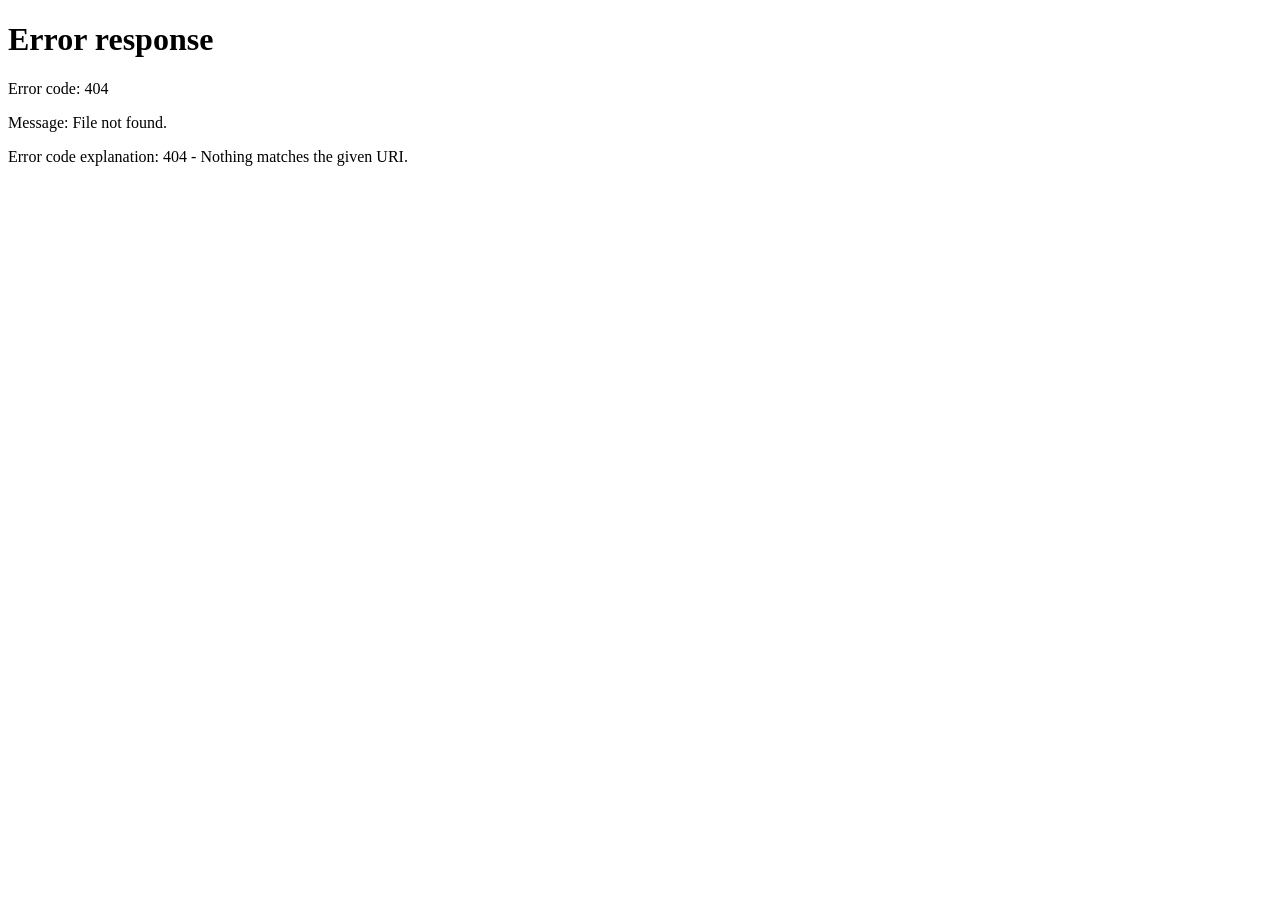
==== index.html @ 86730749 "changes" ====
<!DOCTYPE html>
<html lang="en">
<head>
  <meta charset="UTF-8" />
  <meta name="viewport" content="width=device-width, initial-scale=1.0" />
  <meta http-equiv="refresh" content="0; url=./glossary.html" />
  <link rel="canonical" href="./glossary.html" />
  <title>CPALexicon</title>
</head>
<body>
  <p>Redirecting to the glossary...</p>
  <script>
    window.location.replace('./glossary.html');
  </script>
</body>
</html>
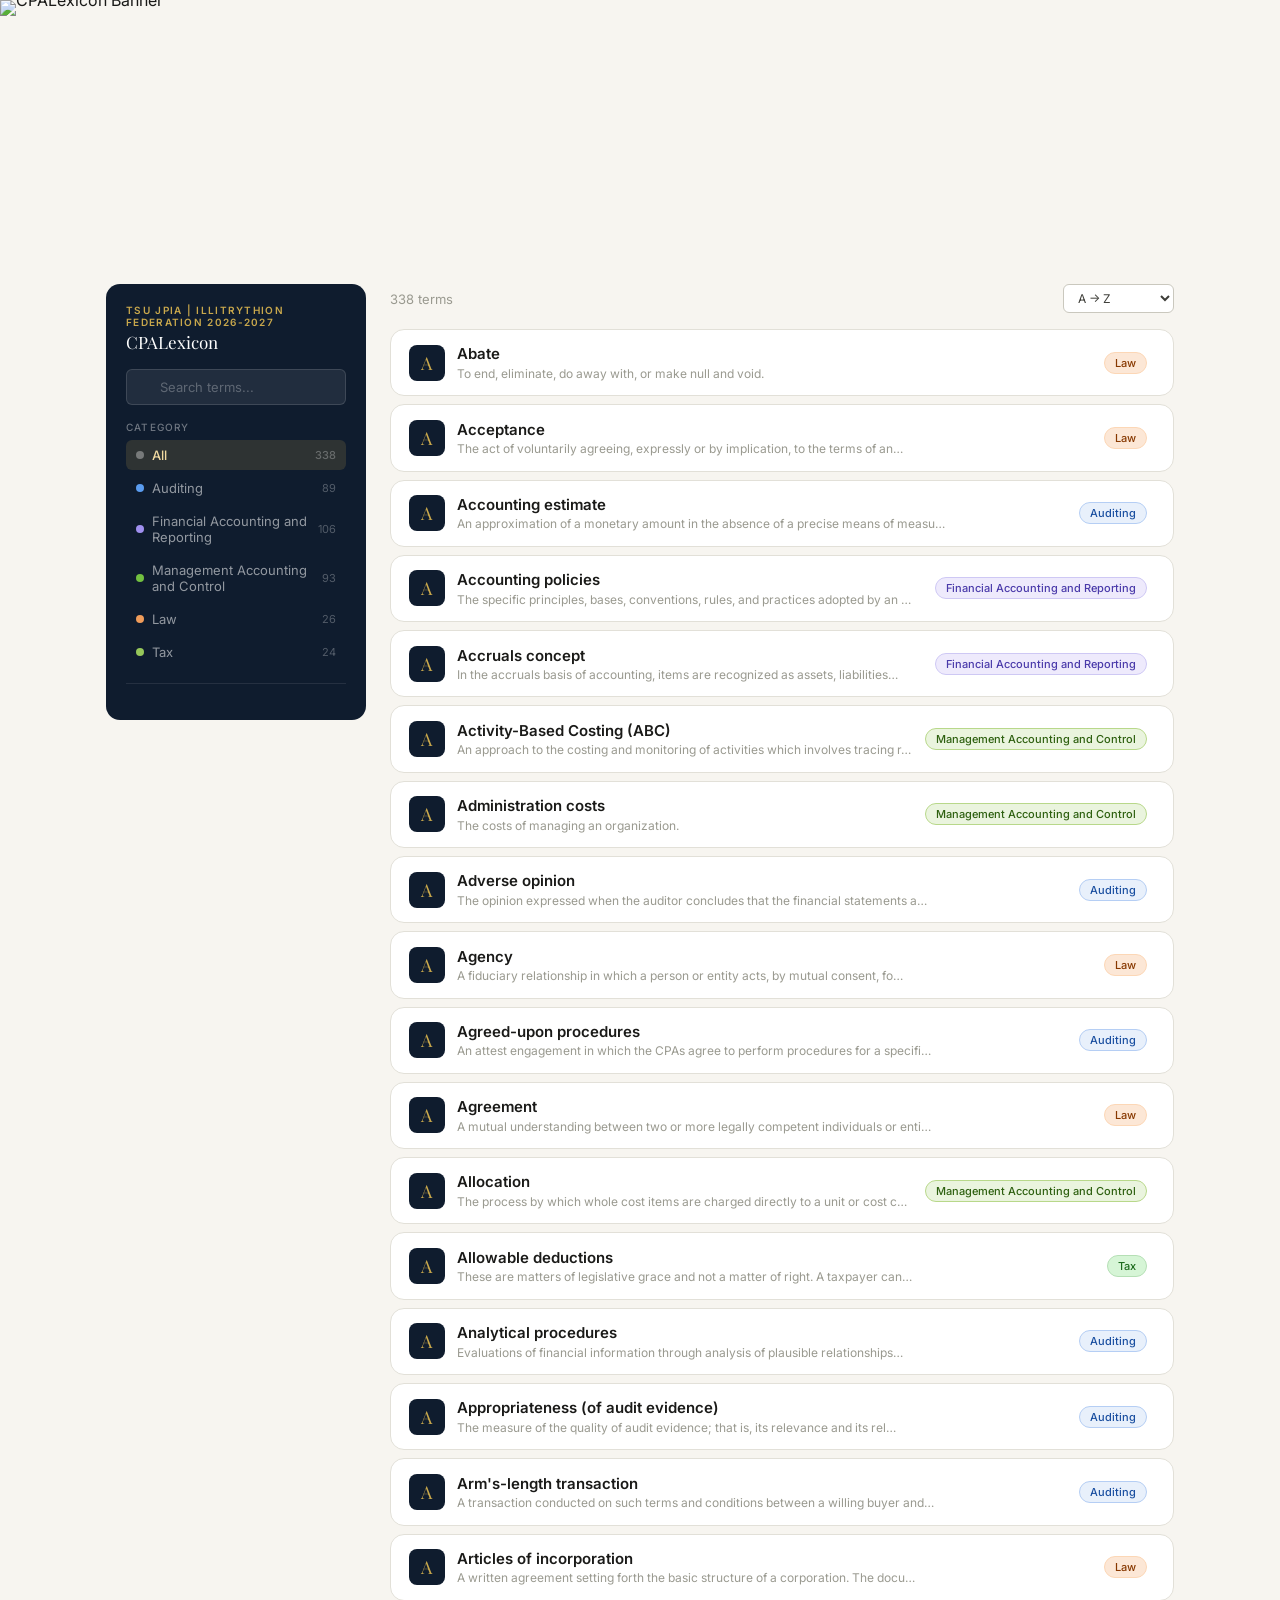
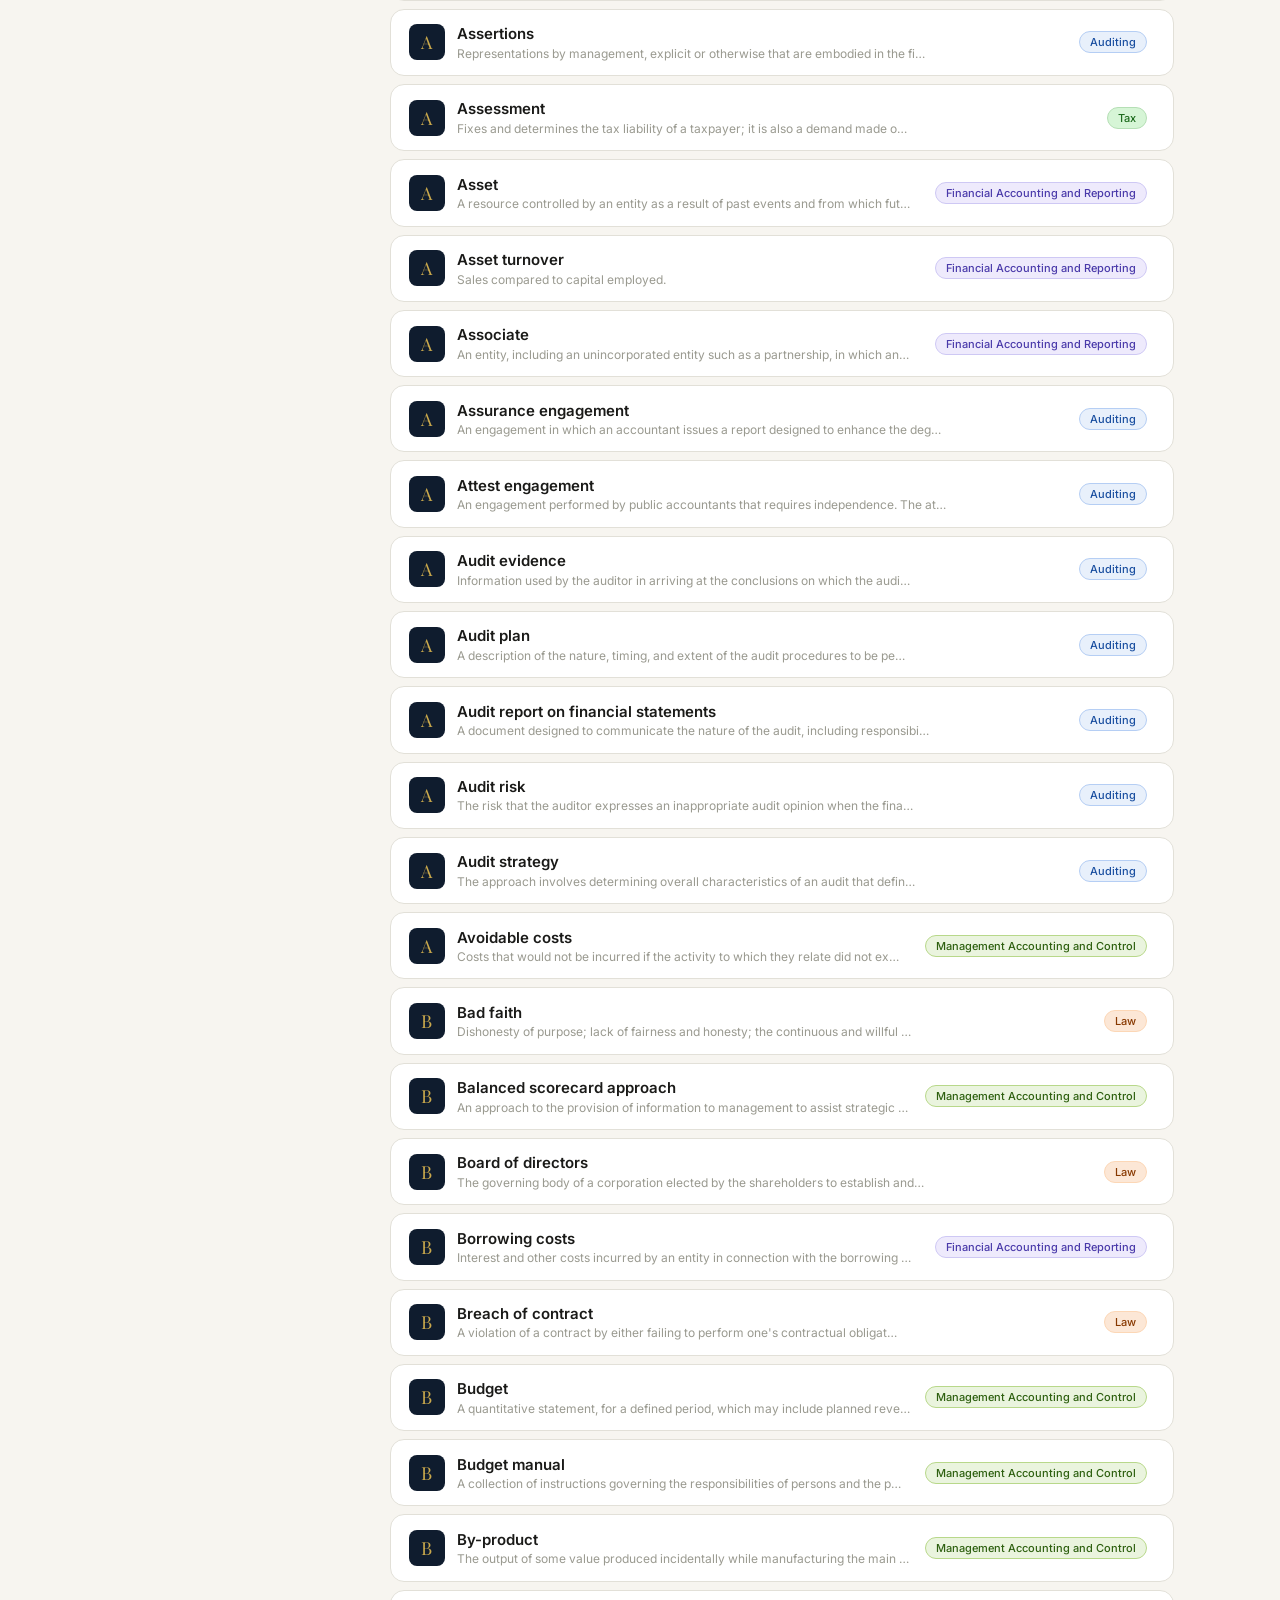
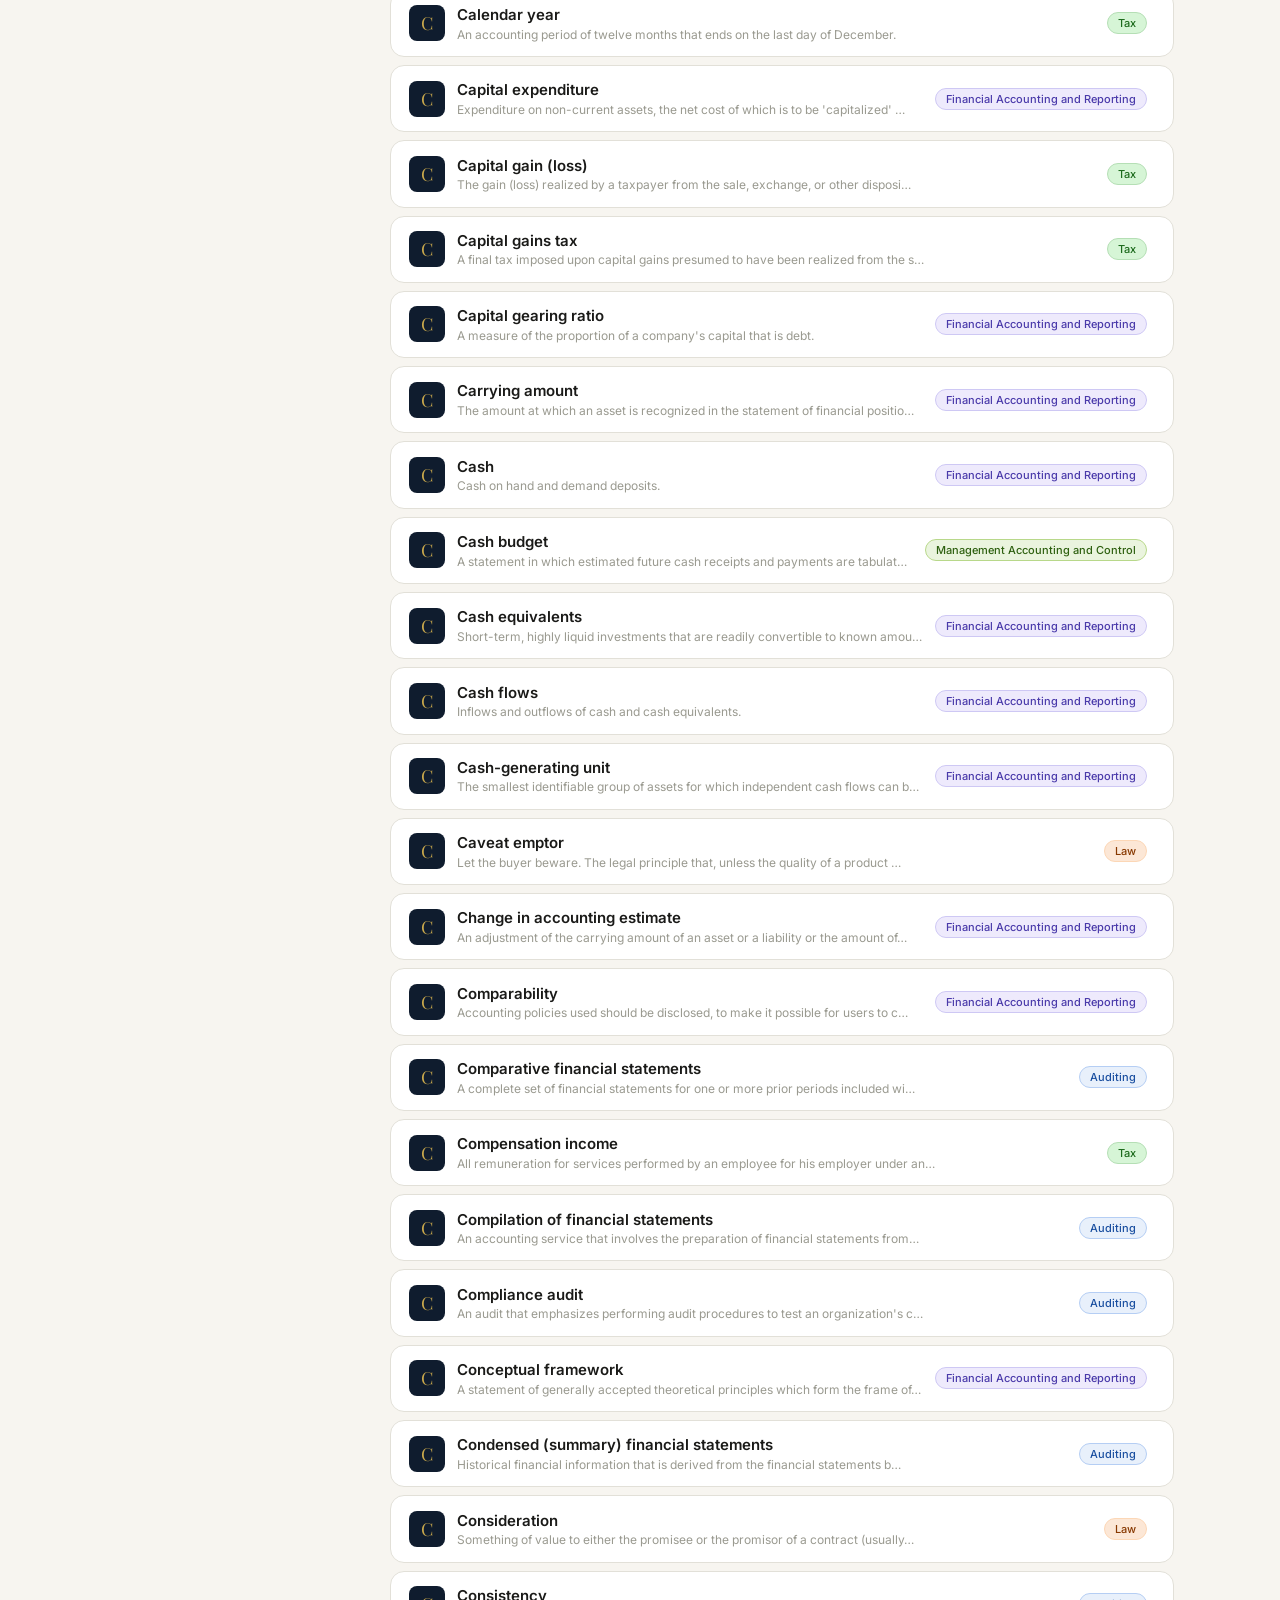
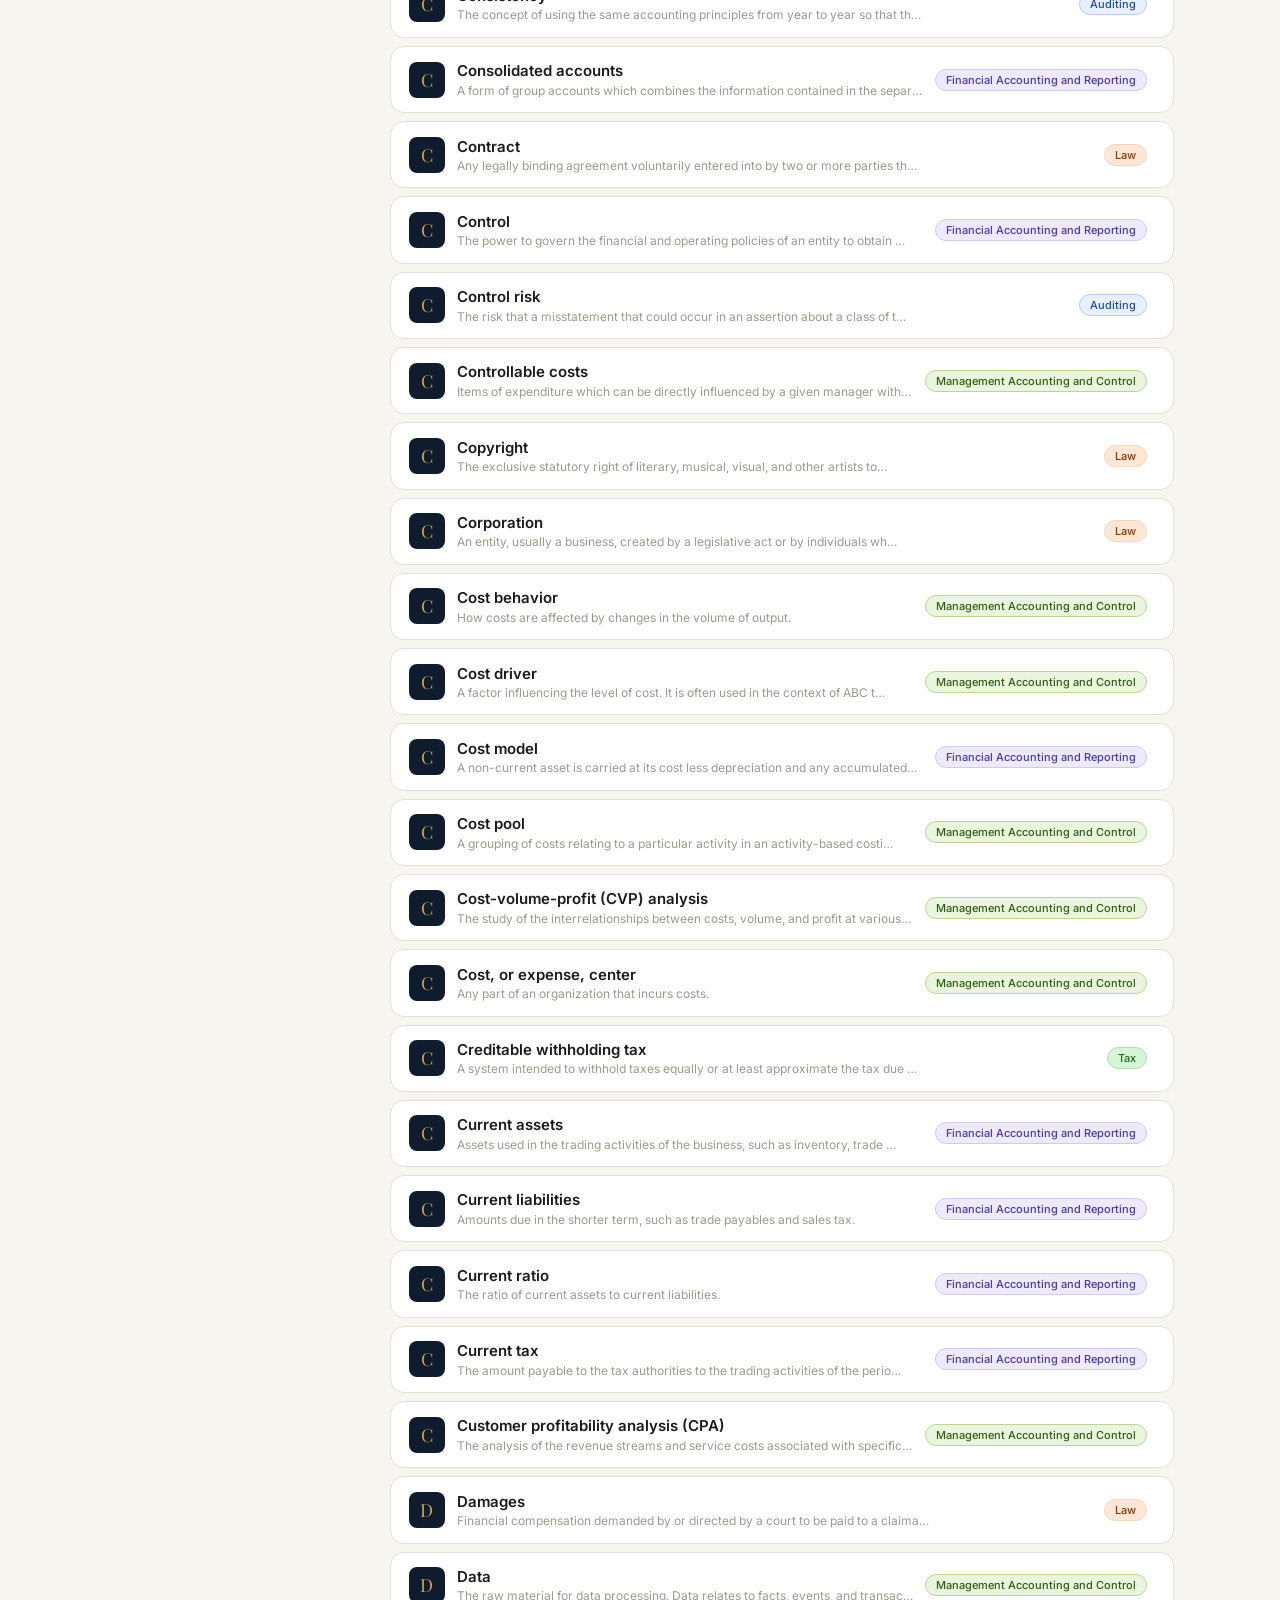
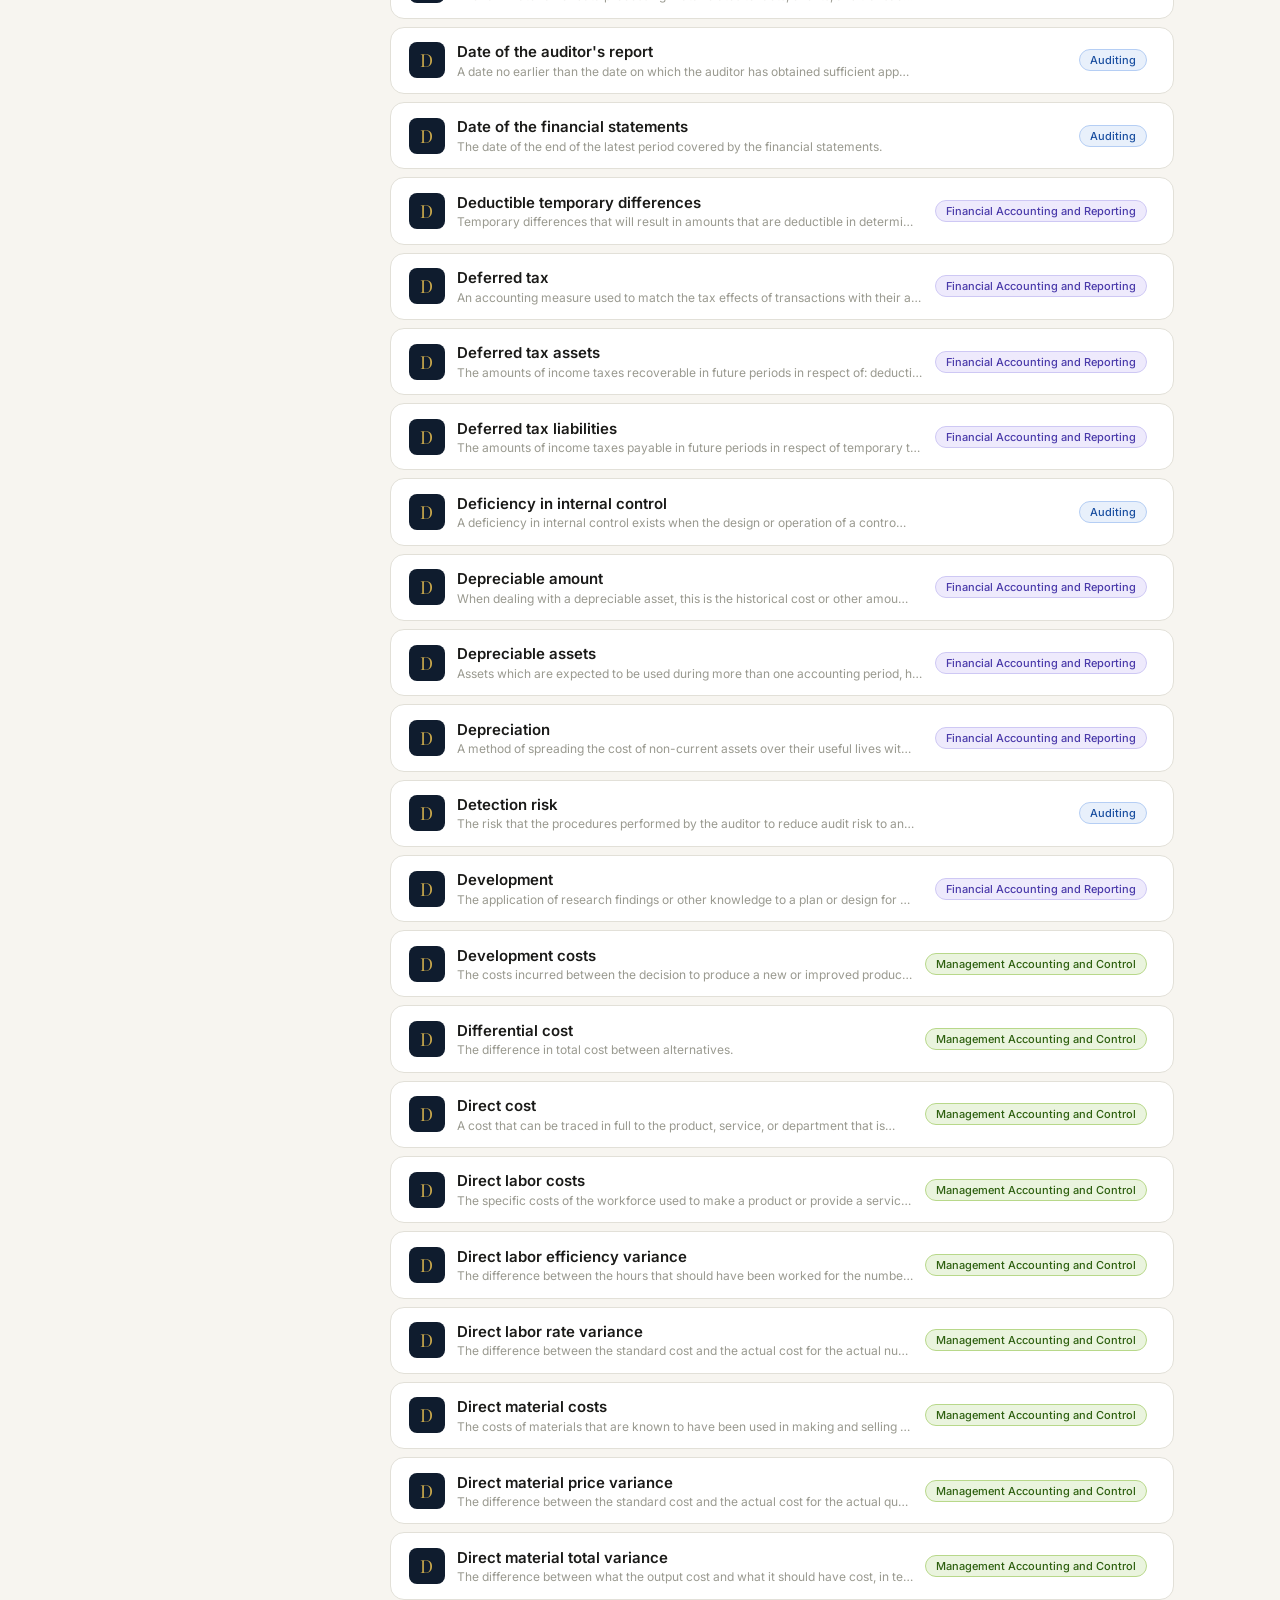
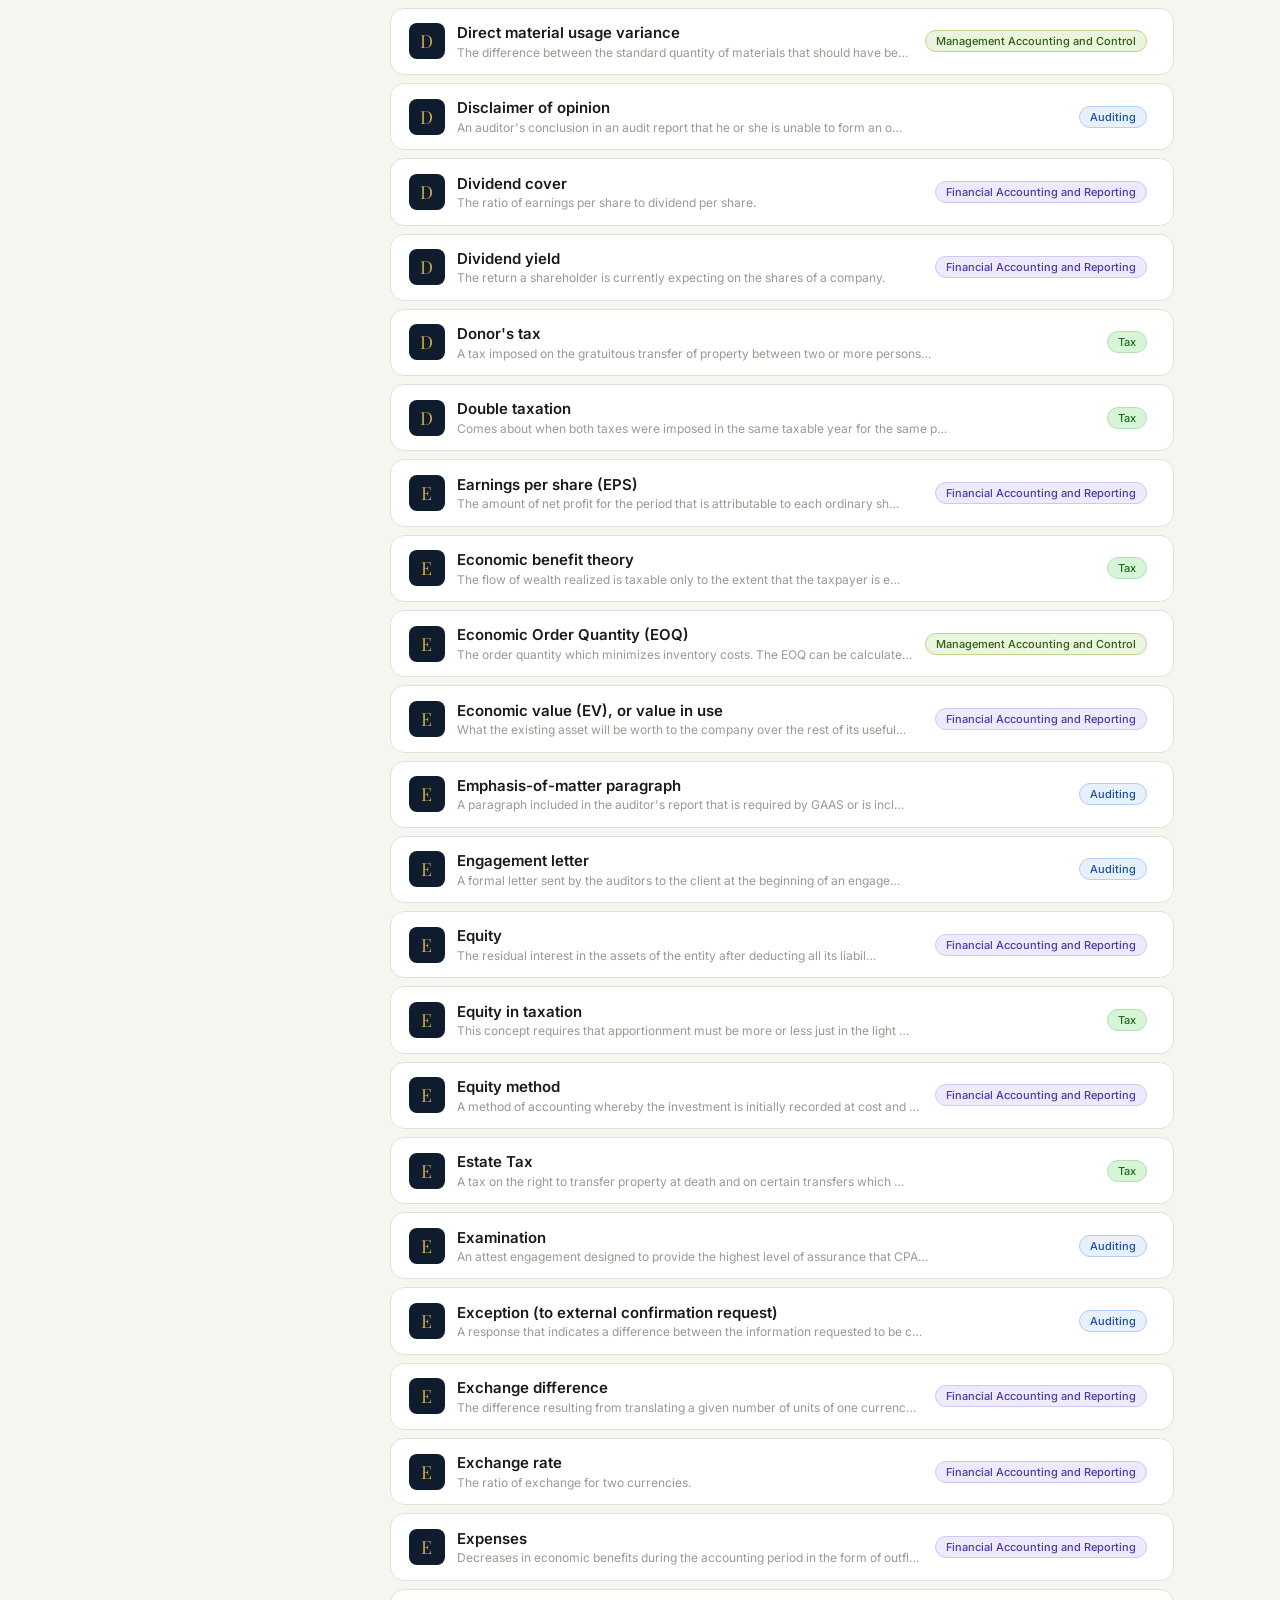
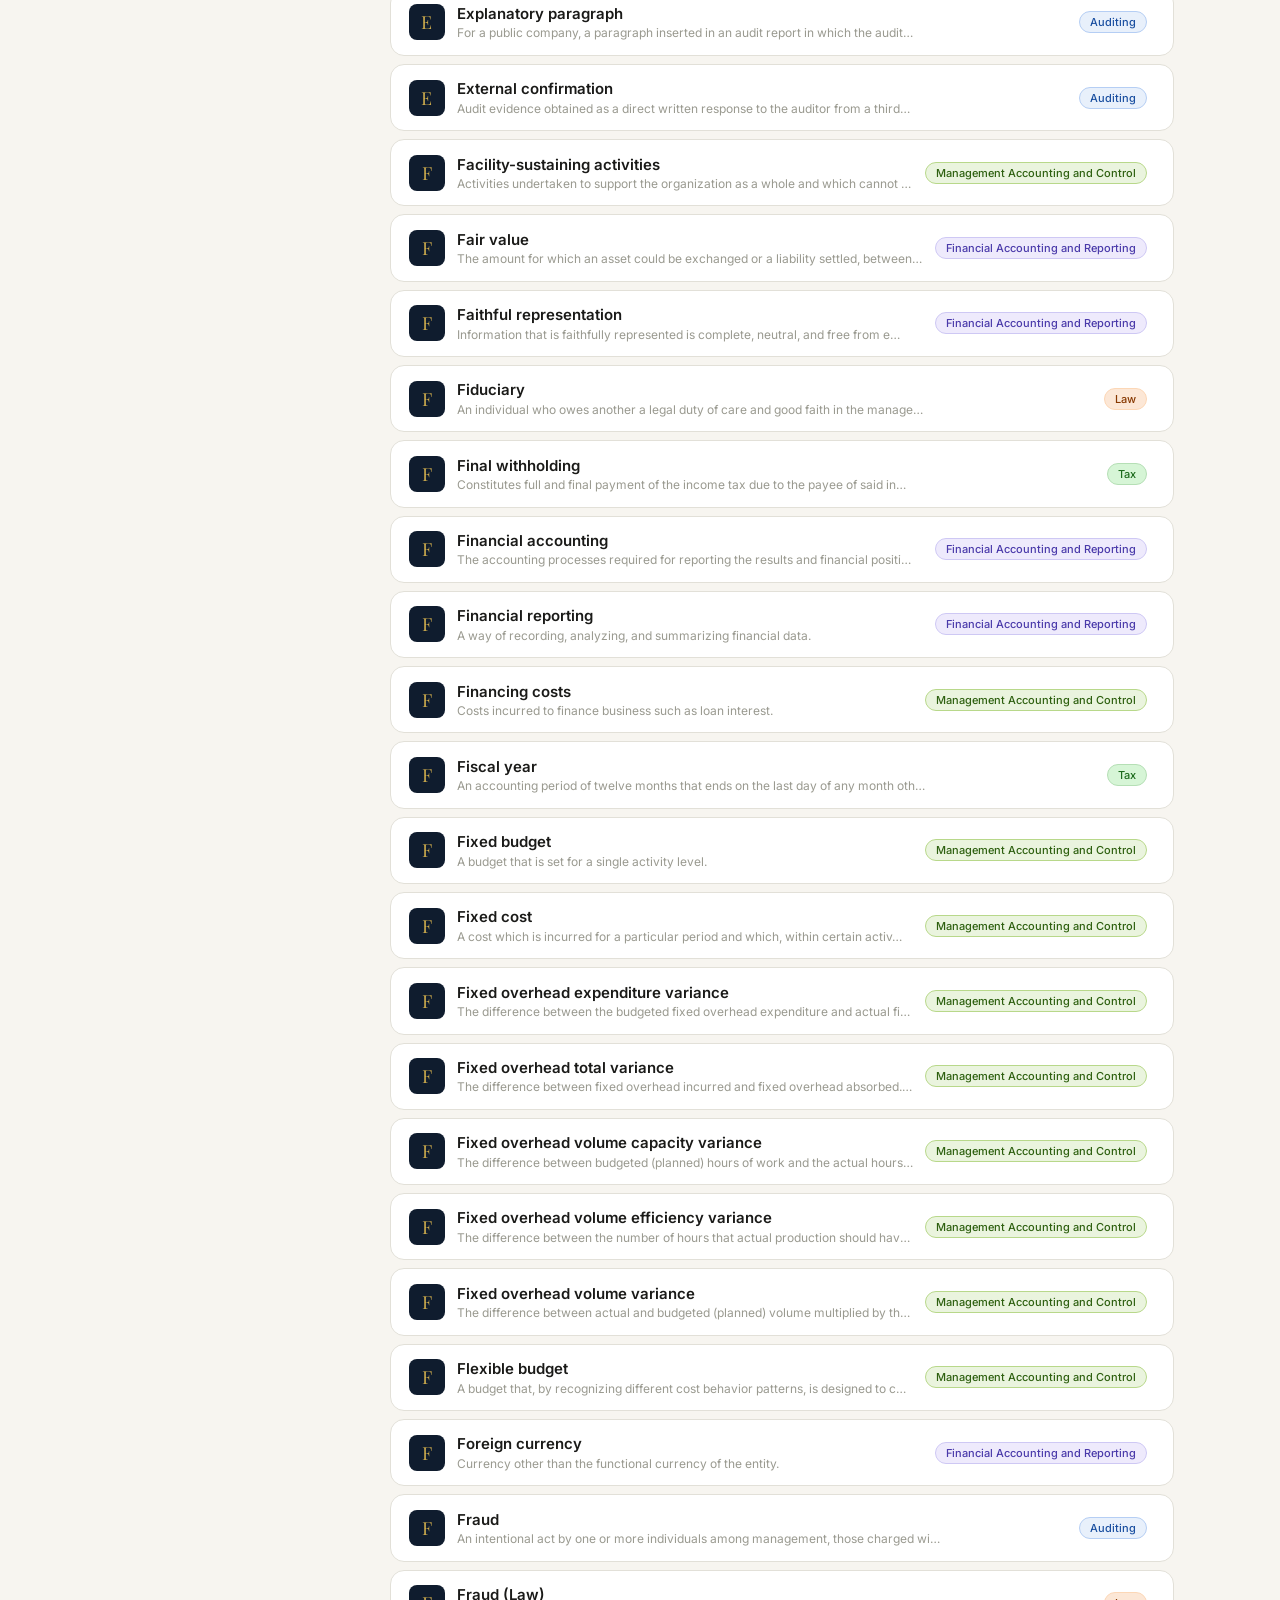
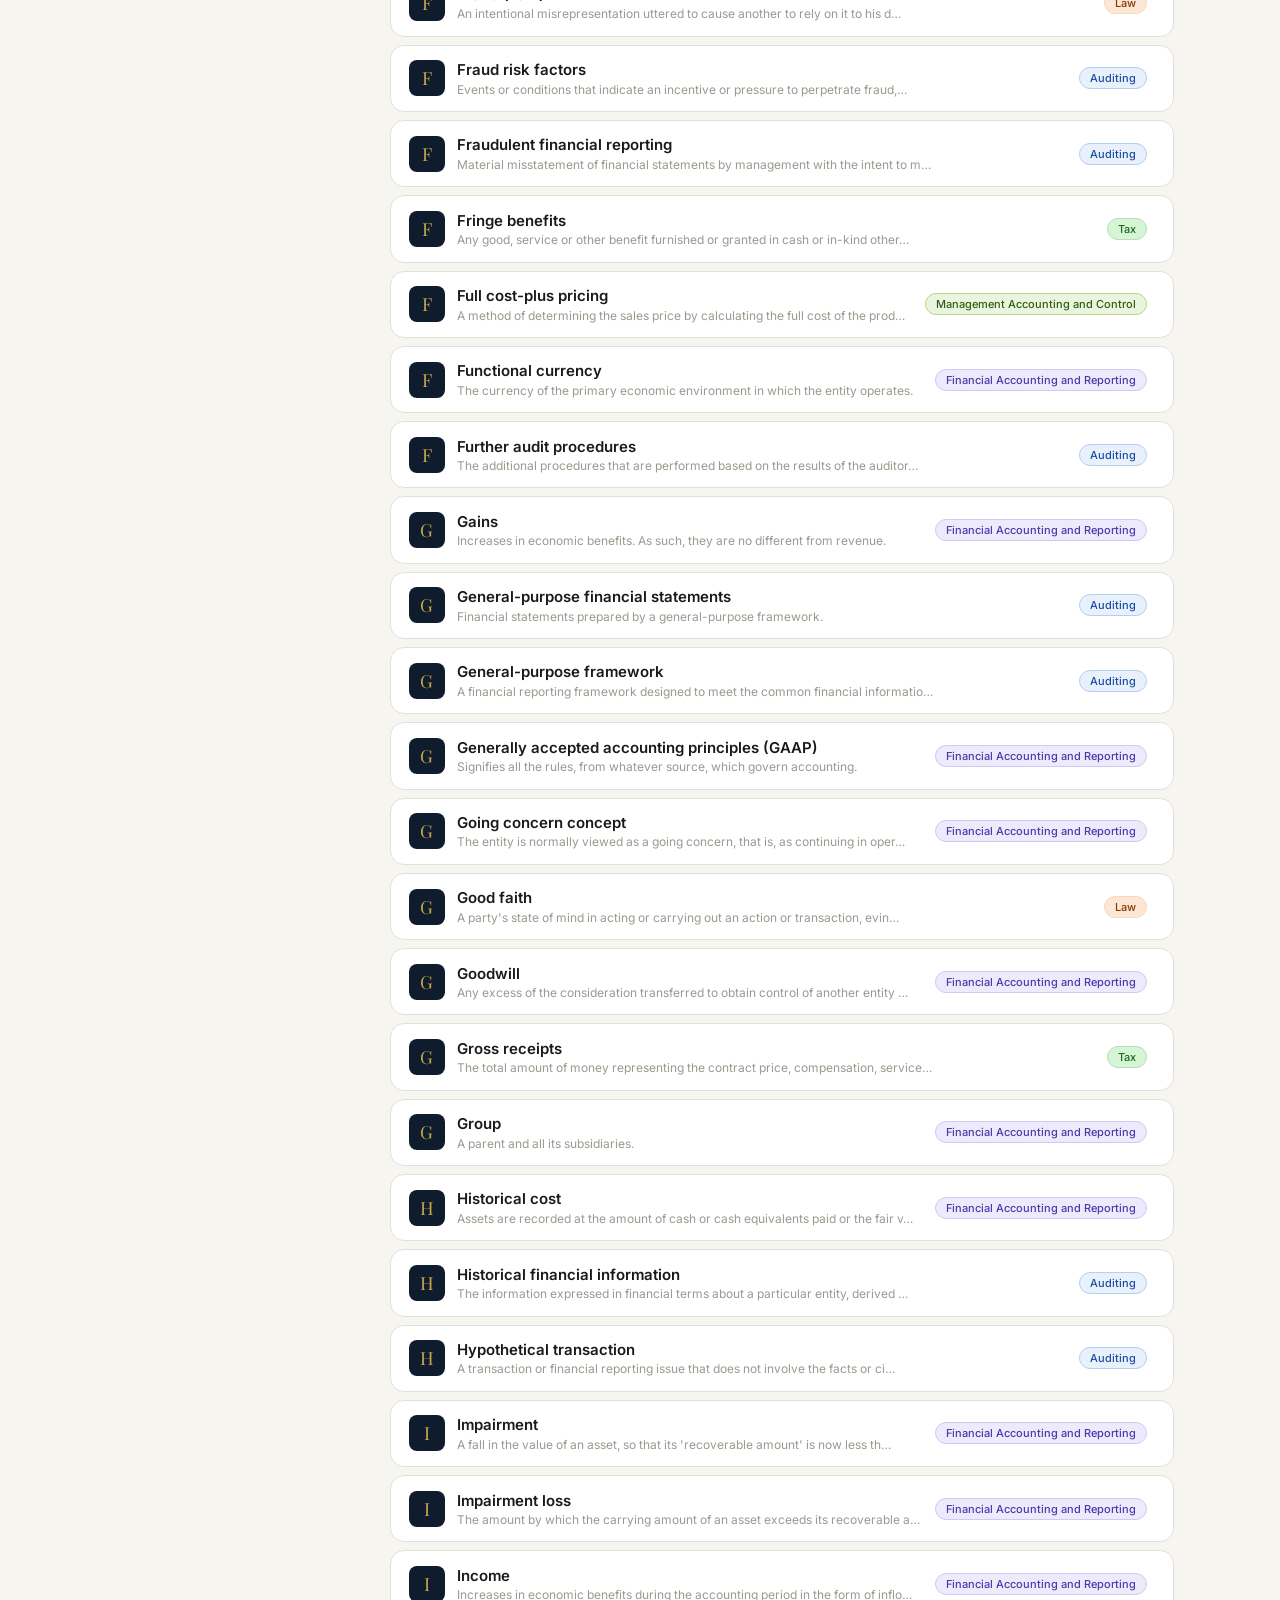
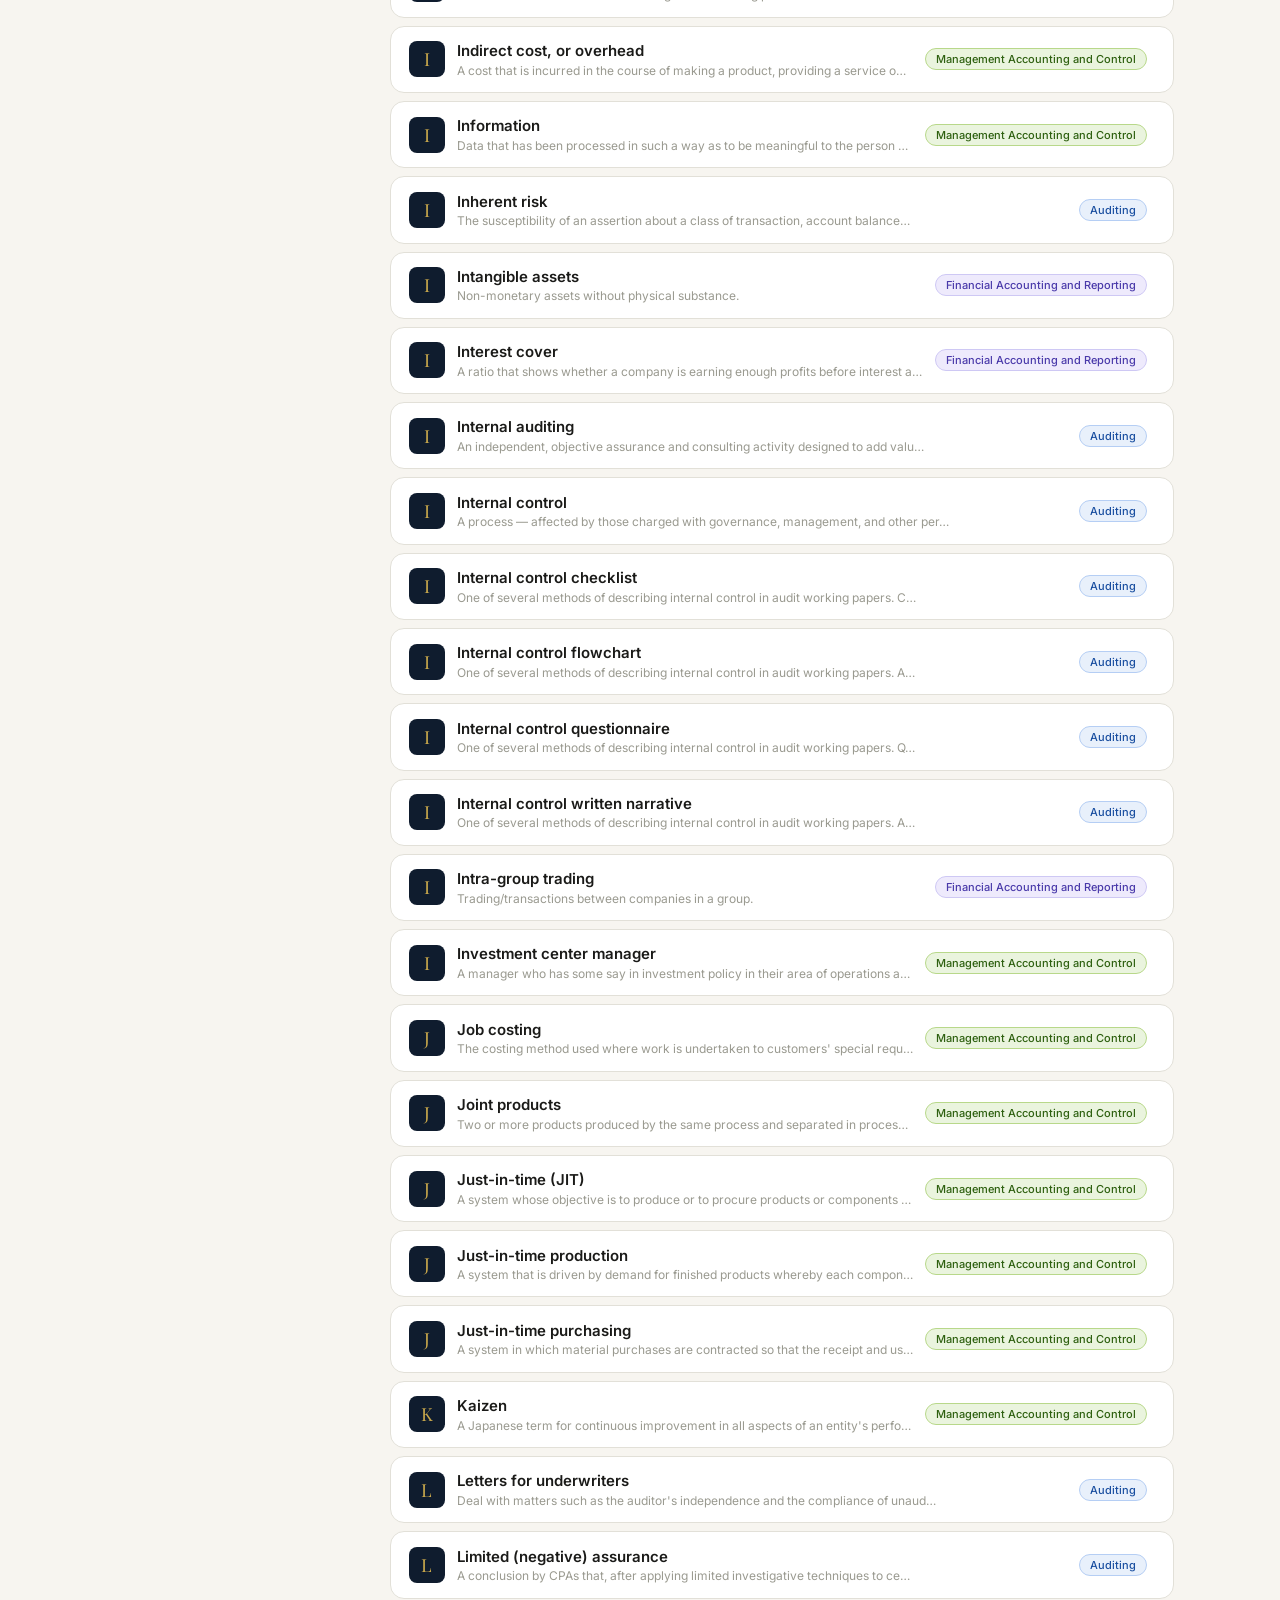
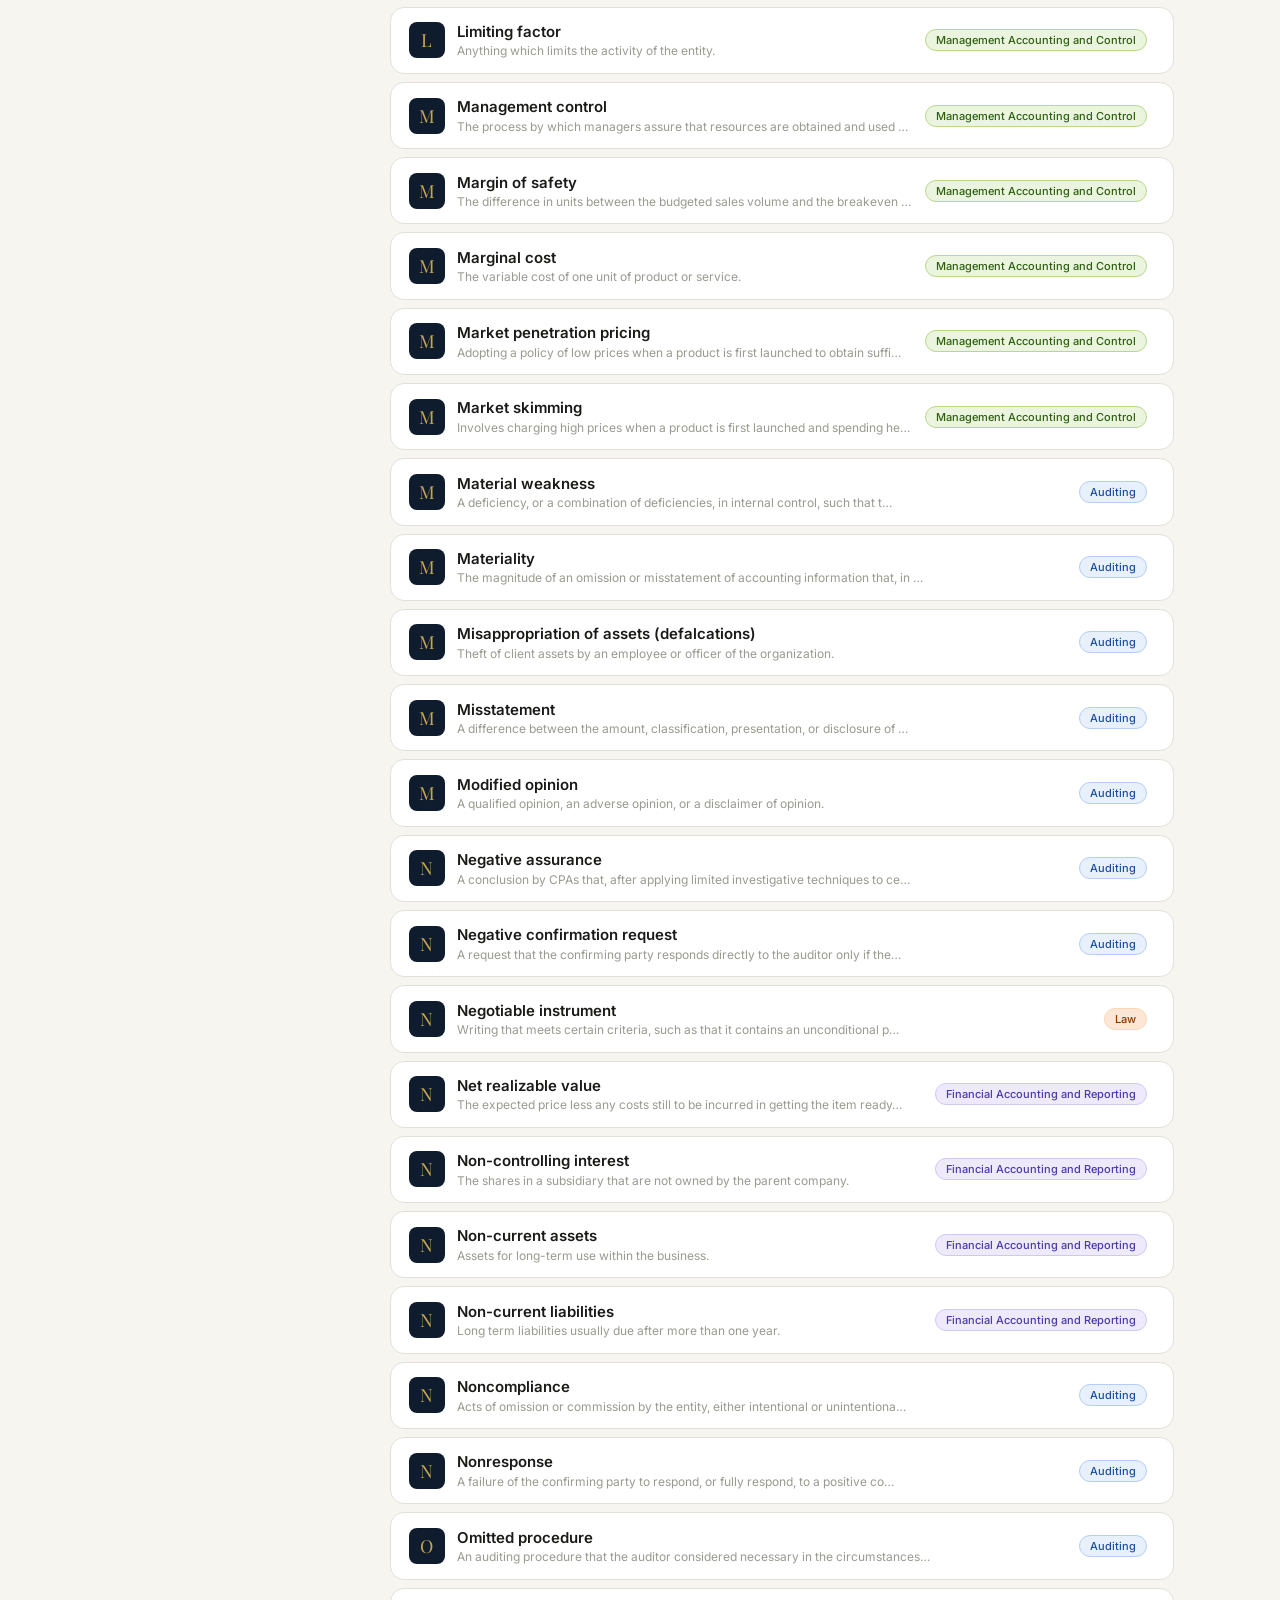
==== commit e595da31: "changes" ====
--- a/index.html
+++ b/index.html
@@ -3,14 +3,77 @@
 <head>
   <meta charset="UTF-8" />
   <meta name="viewport" content="width=device-width, initial-scale=1.0" />
-  <meta http-equiv="refresh" content="0; url=./glossary.html" />
-  <link rel="canonical" href="./glossary.html" />
   <title>CPALexicon</title>
+
+  <link rel="preconnect" href="https://fonts.googleapis.com" />
+  <link rel="preconnect" href="https://fonts.gstatic.com" crossorigin />
+
+  <link
+    href="https://fonts.googleapis.com/css2?family=Inter:wght@400;500;600&family=Playfair+Display:wght@700&display=swap"
+    rel="stylesheet"
+  />
+
+  <link
+    rel="stylesheet"
+    href="https://cdn.jsdelivr.net/npm/@tabler/icons-webfont@3.0.0/dist/tabler-icons.min.css"
+  />
+
+  <link rel="manifest" href="./manifest.json" />
+  <link rel="icon" href="./app-icon.jpg" />
+  <meta name="theme-color" content="#0f1c2e" />
+  <link rel="stylesheet" href="./style.css" />
 </head>
 <body>
-  <p>Redirecting to the glossary...</p>
+  <div class="banner">
+    <img src="./TSU_JPIA_ACADS.png" alt="CPALexicon Banner" />
+  </div>
+
+  <div class="mob-bar">
+    <div class="mob-sw">
+      <i class="ti ti-search" aria-hidden="true"></i>
+      <input type="text" id="mob-search" placeholder="Search terms..." autocomplete="off" />
+      <div class="suggestions" id="mob-search-suggestions" aria-live="polite"></div>
+    </div>
+    <button class="mob-filter-btn" onclick="openDrawer()">
+      <i class="ti ti-adjustments-horizontal" aria-hidden="true"></i> Filter
+    </button>
+  </div>
+
+  <div class="drawer-overlay" id="drawer-overlay" onclick="closeDrawer()"></div>
+  <div class="drawer" id="drawer">
+    <button class="drawer-close" onclick="closeDrawer()" aria-label="Close"><i class="ti ti-x"></i></button>
+    <div id="drawer-content"></div>
+  </div>
+
+  <div class="page">
+    <aside class="sidebar">
+      <div class="sidebar-card" id="sidebar-inner"></div>
+    </aside>
+    <main class="content">
+      <div class="content-toolbar">
+        <p class="stats-text" id="stats" aria-live="polite"></p>
+        <select class="sort-select" id="sort-select" onchange="render()">
+          <option value="az">A &rarr; Z</option>
+          <option value="za">Z &rarr; A</option>
+          <option value="cat">By category</option>
+        </select>
+      </div>
+      <div class="terms-list" id="terms-list" role="list"></div>
+    </main>
+  </div>
+
+  <footer>TSU JPIA |&nbsp; Illyrthion Federation Year 2026&ndash;2027</footer>
+
+  <script src="./terms-data.js"></script>
+  <script src="./terms.js"></script>
   <script>
-    window.location.replace('./glossary.html');
+    if ('serviceWorker' in navigator) {
+      window.addEventListener('load', function () {
+        navigator.serviceWorker.register('./service-worker.js').catch(function (err) {
+          console.warn('Service worker registration failed:', err);
+        });
+      });
+    }
   </script>
 </body>
 </html>
--- a/style.css
+++ b/style.css
@@ -0,0 +1,140 @@
+    *,*::before,*::after{box-sizing:border-box;margin:0;padding:0}
+    :root{
+      --navy:#0f1c2e;--navy-mid:#162438;--gold:#c9a84c;--gold-light:#f0d9a0;
+      --cream:#f7f5f0;--white:#ffffff;--ink:#1a1a18;--ink-mid:#3d3d38;
+      --ink-soft:#6b6b64;--ink-muted:#9a9a90;--border:#e2e0d8;--border-mid:#cac8be;
+      --finance-bg:#e8f0fb;--finance-text:#1a4fa0;--finance-bdr:#b5cef4;
+      --legal-bg:#eeeafc;--legal-text:#4a3aaa;--legal-bdr:#cec8f4;
+      --both-bg:#eaf4de;--both-text:#2e6010;--both-bdr:#b8d88a;
+      --font-d:'Playfair Display',Georgia,serif;--font-b:'Inter',system-ui,sans-serif;
+      --r:6px;--rl:14px;--tr:0.18s ease;
+    }
+    body{font-family:var(--font-b);background:var(--cream);color:var(--ink);min-height:100vh}
+
+    /* BANNER */
+.banner{
+    width:100%;
+    height:clamp(160px,25vw,260px);
+    overflow:hidden;
+    line-height:0;
+}
+
+.banner img{
+    width:100%;
+    height:100%;
+    display:block;
+    object-fit:cover;
+    object-position:center;
+}
+
+    /* PAGE */
+    .page{max-width:1100px;margin:0 auto;padding:1.5rem 1rem 3rem;display:grid;grid-template-columns:260px 1fr;gap:1.5rem;align-items:start}
+
+    /* SIDEBAR */
+    .sidebar{position:sticky;top:1rem}
+    .sidebar-card{background:var(--navy);border-radius:var(--rl);padding:1.25rem;color:#fff}
+    .org-tag{font-size:10px;letter-spacing:.13em;text-transform:uppercase;color:var(--gold);font-weight:600;margin-bottom:3px}
+    .sidebar-title{font-family:var(--font-d);font-size:17px;color:#fff;margin-bottom:1rem;line-height:1.3}
+    .sidebar-divider{border:none;border-top:1px solid rgba(255,255,255,.09);margin:1rem 0}
+    .section-label{font-size:10px;letter-spacing:.12em;text-transform:uppercase;color:rgba(255,255,255,.4);font-weight:500;margin-bottom:7px}
+
+    .search-wrap{position:relative;margin-bottom:1rem}
+    .search-wrap i{position:absolute;left:10px;top:50%;transform:translateY(-50%);color:rgba(255,255,255,.35);font-size:15px;pointer-events:none}
+    #search{width:100%;padding:9px 10px 9px 33px;font-size:13px;font-family:var(--font-b);background:rgba(255,255,255,.08);border:1px solid rgba(255,255,255,.13);border-radius:var(--r);color:#fff;outline:none;transition:border-color var(--tr)}
+    #search::placeholder{color:rgba(255,255,255,.28)}
+    #search:focus{border-color:var(--gold);background:rgba(255,255,255,.12)}
+    .suggestions{position:absolute;left:0;top:calc(100% + 8px);width:100%;max-width:100%;box-sizing:border-box;background:#fff;border:1px solid rgba(0,0,0,.12);border-radius:var(--r);box-shadow:0 14px 40px rgba(15,28,46,.12);z-index:10;display:none;max-height:220px;overflow:auto;padding:5px 0}
+    .suggestion-item{width:100%;border:none;background:transparent;padding:9px 12px;display:flex;justify-content:space-between;align-items:flex-start;gap:10px;cursor:pointer;color:var(--ink);font-family:var(--font-b);font-size:13px;text-align:left;transition:background .18s ease}
+    .suggestion-item strong{display:block;font-weight:700;line-height:1.2}
+    .suggestion-item span{font-size:11px;color:var(--ink-muted);white-space:nowrap}
+    .suggestion-item:hover,
+    .suggestion-item.active{background:rgba(15,28,46,.06)}
+
+    .filter-btns{display:flex;flex-direction:column;gap:3px;margin-bottom:1rem}
+    .filter-btn{display:flex;align-items:center;gap:8px;padding:7px 10px;border-radius:var(--r);border:none;background:transparent;color:rgba(255,255,255,.55);font-size:13px;font-family:var(--font-b);cursor:pointer;transition:background var(--tr),color var(--tr);text-align:left}
+    .filter-btn:hover{background:rgba(255,255,255,.07);color:#fff}
+    .filter-btn.active{background:rgba(201,168,76,.17);color:var(--gold-light);font-weight:500}
+    .dot{width:8px;height:8px;border-radius:50%;flex-shrink:0}
+    .dot-all{background:rgba(255,255,255,.35)}
+    .dot-auditing{background:#5a9cf0}
+    .dot-far{background:#a090f0}
+    .dot-mac{background:#72c040}
+    .dot-law{background:#f09c5a}
+    .dot-tax{background:#96c75a}
+    .fcount{margin-left:auto;font-size:11px;color:rgba(255,255,255,.28)}
+
+    .add-label{font-size:10px;letter-spacing:.12em;text-transform:uppercase;color:var(--gold);font-weight:600;margin-bottom:.75rem}
+    .ff{margin-bottom:9px}
+    .ff label{display:block;font-size:11px;color:rgba(255,255,255,.4);margin-bottom:3px}
+    .ff input,.ff textarea,.ff select{width:100%;padding:8px 10px;font-size:13px;font-family:var(--font-b);background:rgba(255,255,255,.08);border:1px solid rgba(255,255,255,.12);border-radius:var(--r);color:#fff;outline:none;resize:vertical;transition:border-color var(--tr)}
+    .ff input::placeholder,.ff textarea::placeholder{color:rgba(255,255,255,.22)}
+    .ff input:focus,.ff textarea:focus,.ff select:focus{border-color:var(--gold)}
+    .ff select option{background:var(--navy-mid)}
+    .btn-add{width:100%;padding:9px;border-radius:var(--r);border:none;background:var(--gold);color:var(--navy);font-size:13px;font-weight:600;font-family:var(--font-b);cursor:pointer;margin-top:2px;transition:background var(--tr),transform var(--tr)}
+    .btn-add:hover{background:var(--gold-light)}.btn-add:active{transform:scale(.98)}
+    .toast{display:none;margin-top:8px;padding:7px 10px;border-radius:var(--r);background:rgba(114,192,64,.14);border:1px solid rgba(114,192,64,.28);color:#a0e060;font-size:12px;text-align:center}
+    .toast.show{display:block}
+
+    /* CONTENT */
+    .content{min-width:0}
+    .content-toolbar{display:flex;align-items:center;justify-content:space-between;gap:10px;margin-bottom:1rem;flex-wrap:wrap}
+    .stats-text{font-size:13px;color:var(--ink-muted)}
+    .sort-select{font-size:12px;font-family:var(--font-b);padding:5px 10px;border:1px solid var(--border-mid);border-radius:var(--r);background:var(--white);color:var(--ink-mid);cursor:pointer;outline:none}
+
+    .terms-list{display:flex;flex-direction:column;gap:8px}
+    .term-card{background:var(--white);border:1px solid var(--border);border-radius:var(--rl);overflow:hidden;transition:border-color var(--tr),box-shadow var(--tr)}
+    .term-card:hover{border-color:var(--border-mid);box-shadow:0 2px 12px rgba(15,28,46,.06)}
+    .term-card.expanded{border-color:#b5cef4;box-shadow:0 2px 16px rgba(26,79,160,.08)}
+    .term-header{display:flex;align-items:center;gap:12px;padding:.9rem 1.1rem;cursor:pointer;user-select:none}
+    .term-initial{width:36px;height:36px;border-radius:8px;background:var(--navy);color:var(--gold);font-family:var(--font-d);font-size:18px;display:flex;align-items:center;justify-content:center;flex-shrink:0;line-height:1}
+    .term-info{flex:1;min-width:0}
+    .term-name{font-size:15px;font-weight:600;color:var(--ink);line-height:1.3}
+    .term-snippet{font-size:12px;color:var(--ink-muted);margin-top:2px;white-space:nowrap;overflow:hidden;text-overflow:ellipsis}
+    .term-right{display:flex;align-items:center;gap:8px;flex-shrink:0}
+    .badge{font-size:11px;font-weight:500;padding:3px 10px;border-radius:20px;border:1px solid transparent}
+    .badge-auditing{background:var(--finance-bg);color:var(--finance-text);border-color:var(--finance-bdr)}
+    .badge-financial-accounting-and-reporting{background:var(--legal-bg);color:var(--legal-text);border-color:var(--legal-bdr)}
+    .badge-management-accounting-and-control{background:var(--both-bg);color:var(--both-text);border-color:var(--both-bdr)}
+    .badge-law{background:#fce7d6;color:#873800;border-color:#fcd7b6}
+    .badge-tax{background:#d6f5d6;color:#1d6b1d;border-color:#b5dfb5}
+    .chevron{color:var(--ink-muted);font-size:16px;transition:transform .2s ease}
+    .chevron.open{transform:rotate(180deg)}
+    .term-body{display:none;padding:0 1.1rem 1rem calc(1.1rem + 36px + 12px)}
+    .term-body.show{display:block}
+    .term-divider{border:none;border-top:1px solid var(--border);margin-bottom:.85rem}
+    .definition{font-size:14px;color:var(--ink-mid);line-height:1.7}
+    .example-block{margin-top:10px;padding:9px 13px;background:var(--cream);border-left:3px solid var(--gold);border-radius:0 var(--r) var(--r) 0}
+    .ex-label{font-size:10px;letter-spacing:.1em;text-transform:uppercase;color:var(--ink-muted);font-weight:600;margin-bottom:3px}
+    .example-block p{font-size:13px;color:var(--ink-soft);font-style:italic;line-height:1.5}
+    mark{background:#fef3c7;color:#92400e;border-radius:2px;padding:0 2px}
+    .no-results{text-align:center;padding:3rem 1rem;color:var(--ink-muted)}
+    .no-results i{font-size:28px;display:block;margin-bottom:8px;color:var(--border-mid)}
+    .no-results p{font-size:14px}
+
+    footer{text-align:center;padding:1.25rem;font-size:12px;color:var(--ink-muted);border-top:1px solid var(--border)}
+
+    /* MOBILE */
+    .mob-bar{display:none;position:sticky;top:0;z-index:100;background:var(--navy);padding:10px 1rem;align-items:center;gap:10px}
+    .mob-sw{position:relative;flex:1}
+    .mob-sw i{position:absolute;left:9px;top:50%;transform:translateY(-50%);color:rgba(255,255,255,.35);font-size:14px;pointer-events:none}
+    #mob-search{width:100%;padding:8px 8px 8px 30px;font-size:14px;font-family:var(--font-b);background:rgba(255,255,255,.1);border:1px solid rgba(255,255,255,.15);border-radius:var(--r);color:#fff;outline:none}
+    #mob-search::placeholder{color:rgba(255,255,255,.3)}
+    .mob-sw .suggestions{position:absolute;left:0;top:calc(100% + 8px);width:100%;box-sizing:border-box;background:#fff;border:1px solid rgba(0,0,0,.12);border-radius:var(--r);box-shadow:0 14px 40px rgba(15,28,46,.12);z-index:10;display:none;max-height:220px;overflow:auto;padding:5px 0}
+    .mob-filter-btn{background:rgba(255,255,255,.1);border:1px solid rgba(255,255,255,.2);border-radius:var(--r);color:#fff;padding:8px 12px;font-size:13px;font-family:var(--font-b);cursor:pointer;white-space:nowrap;display:flex;align-items:center;gap:6px}
+    .drawer-overlay{display:none;position:fixed;inset:0;background:rgba(0,0,0,.45);z-index:200}
+    .drawer-overlay.open{display:block}
+    .drawer{position:fixed;top:0;left:-300px;bottom:0;width:290px;background:var(--navy);z-index:300;padding:1.25rem;overflow-y:auto;transition:left .25s ease}
+    .drawer.open{left:0}
+    .drawer-close{background:none;border:none;color:rgba(255,255,255,.5);font-size:20px;cursor:pointer;margin-bottom:1rem;display:block}
+
+    @media(max-width:700px){
+      .sidebar{display:none}
+      .mob-bar{display:flex}
+      .page{grid-template-columns:1fr;padding:.75rem .75rem 3rem}
+      .term-body{padding-left:1rem}
+      .term-snippet{display:none}
+    }
+    @media(min-width:701px){
+      .mob-bar{display:none}
+      .drawer,.drawer-overlay{display:none!important}
+    }
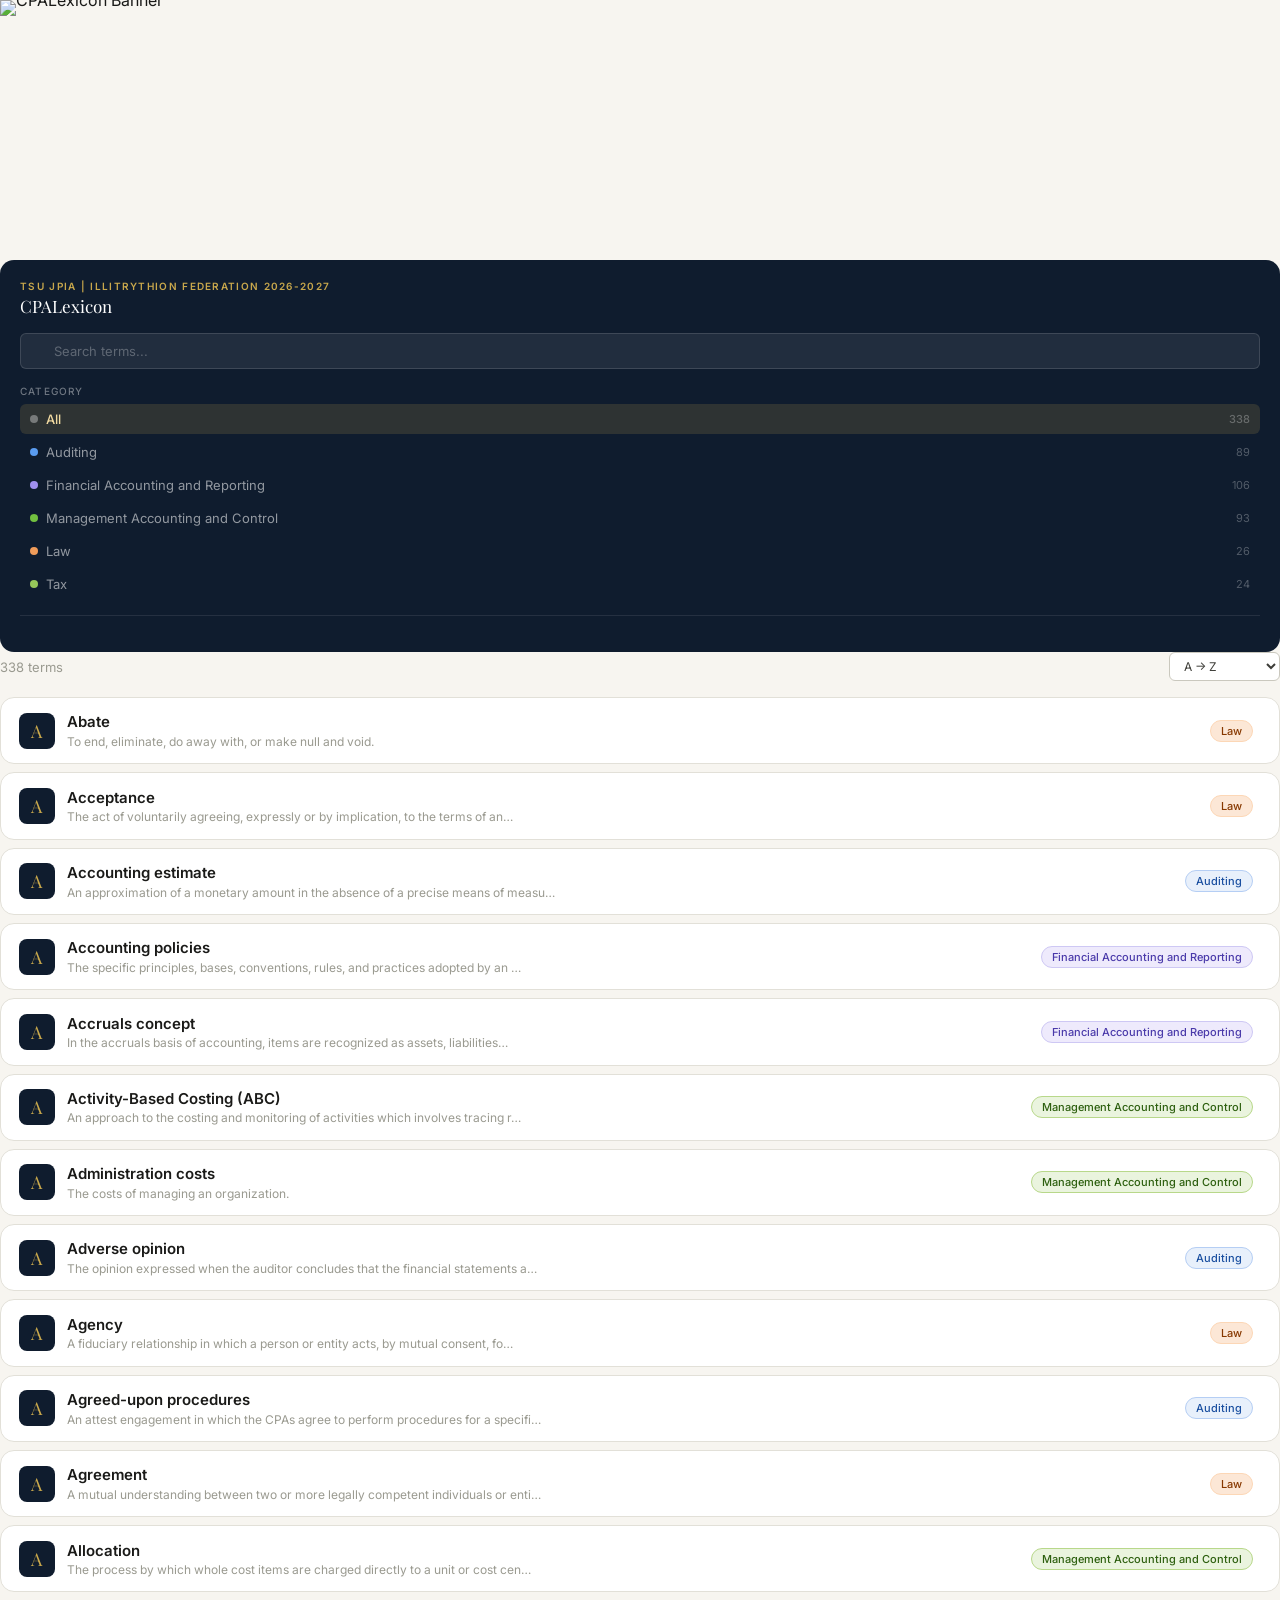
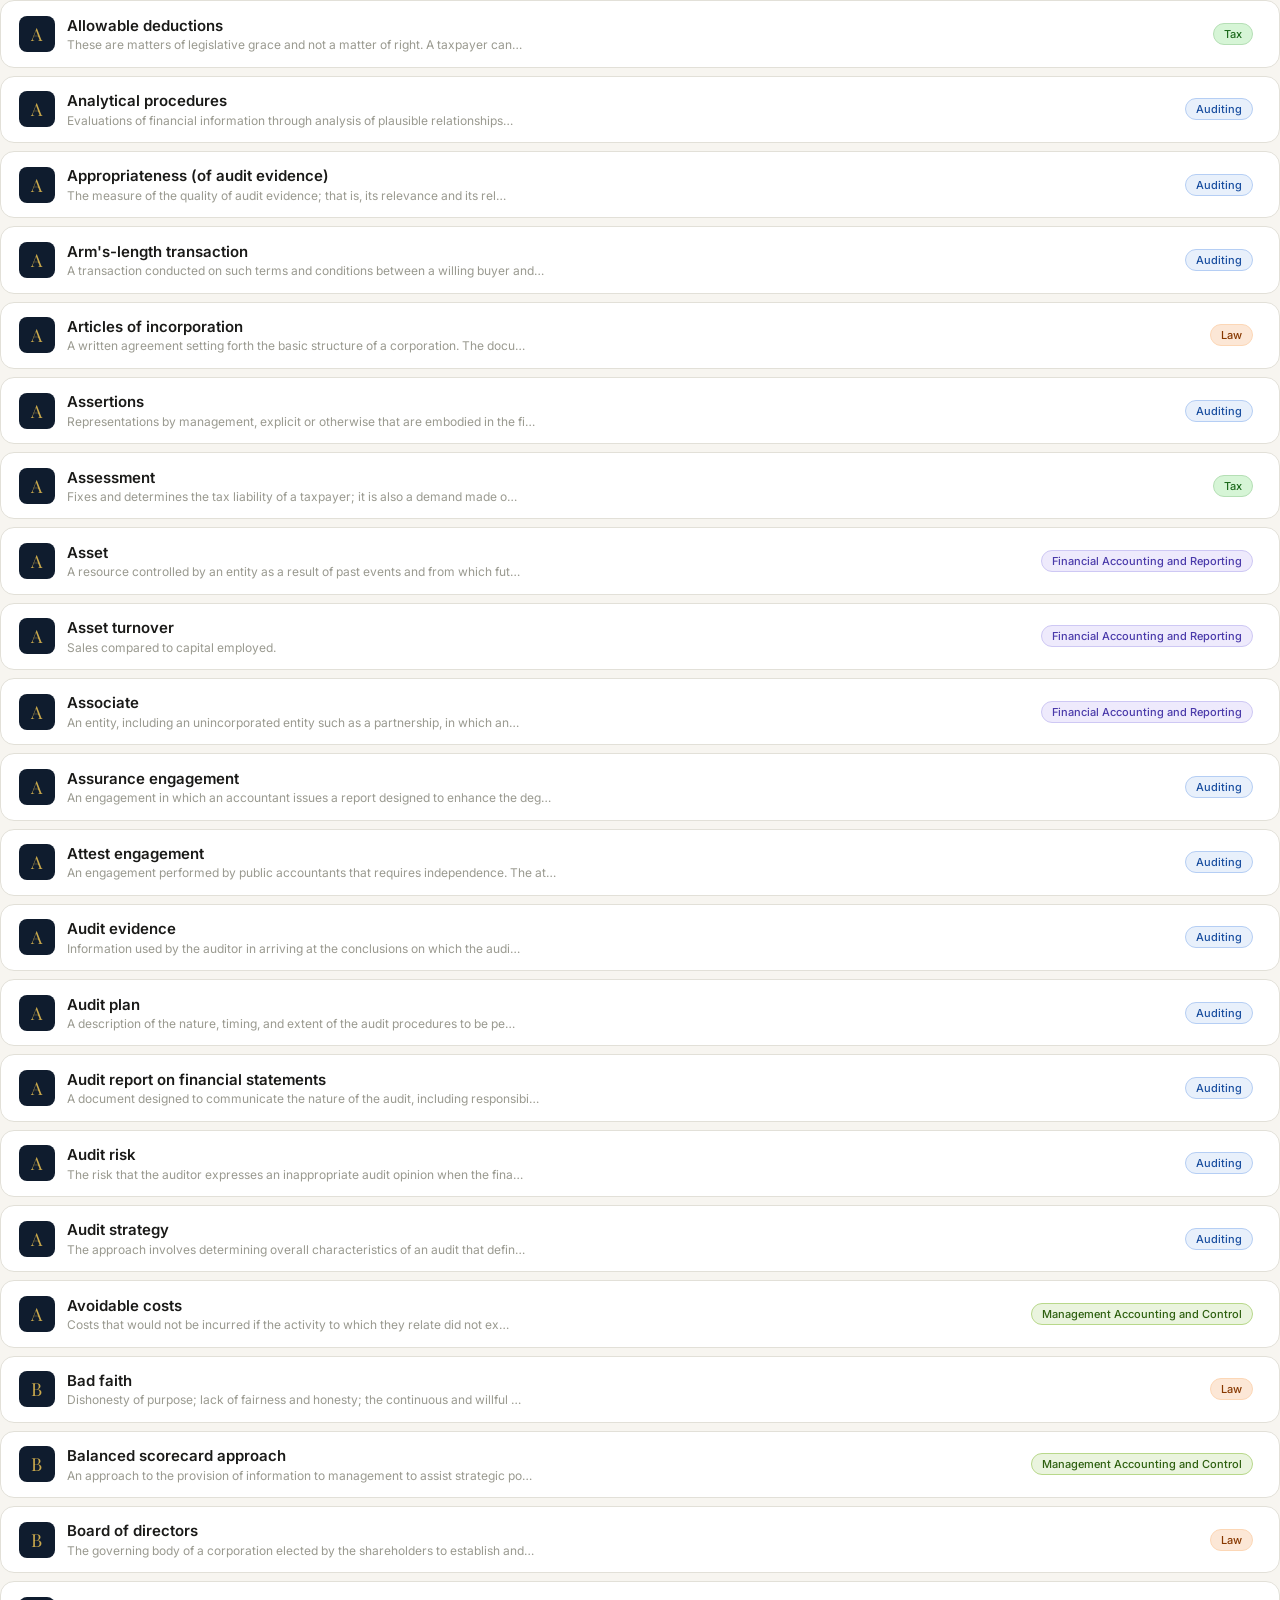
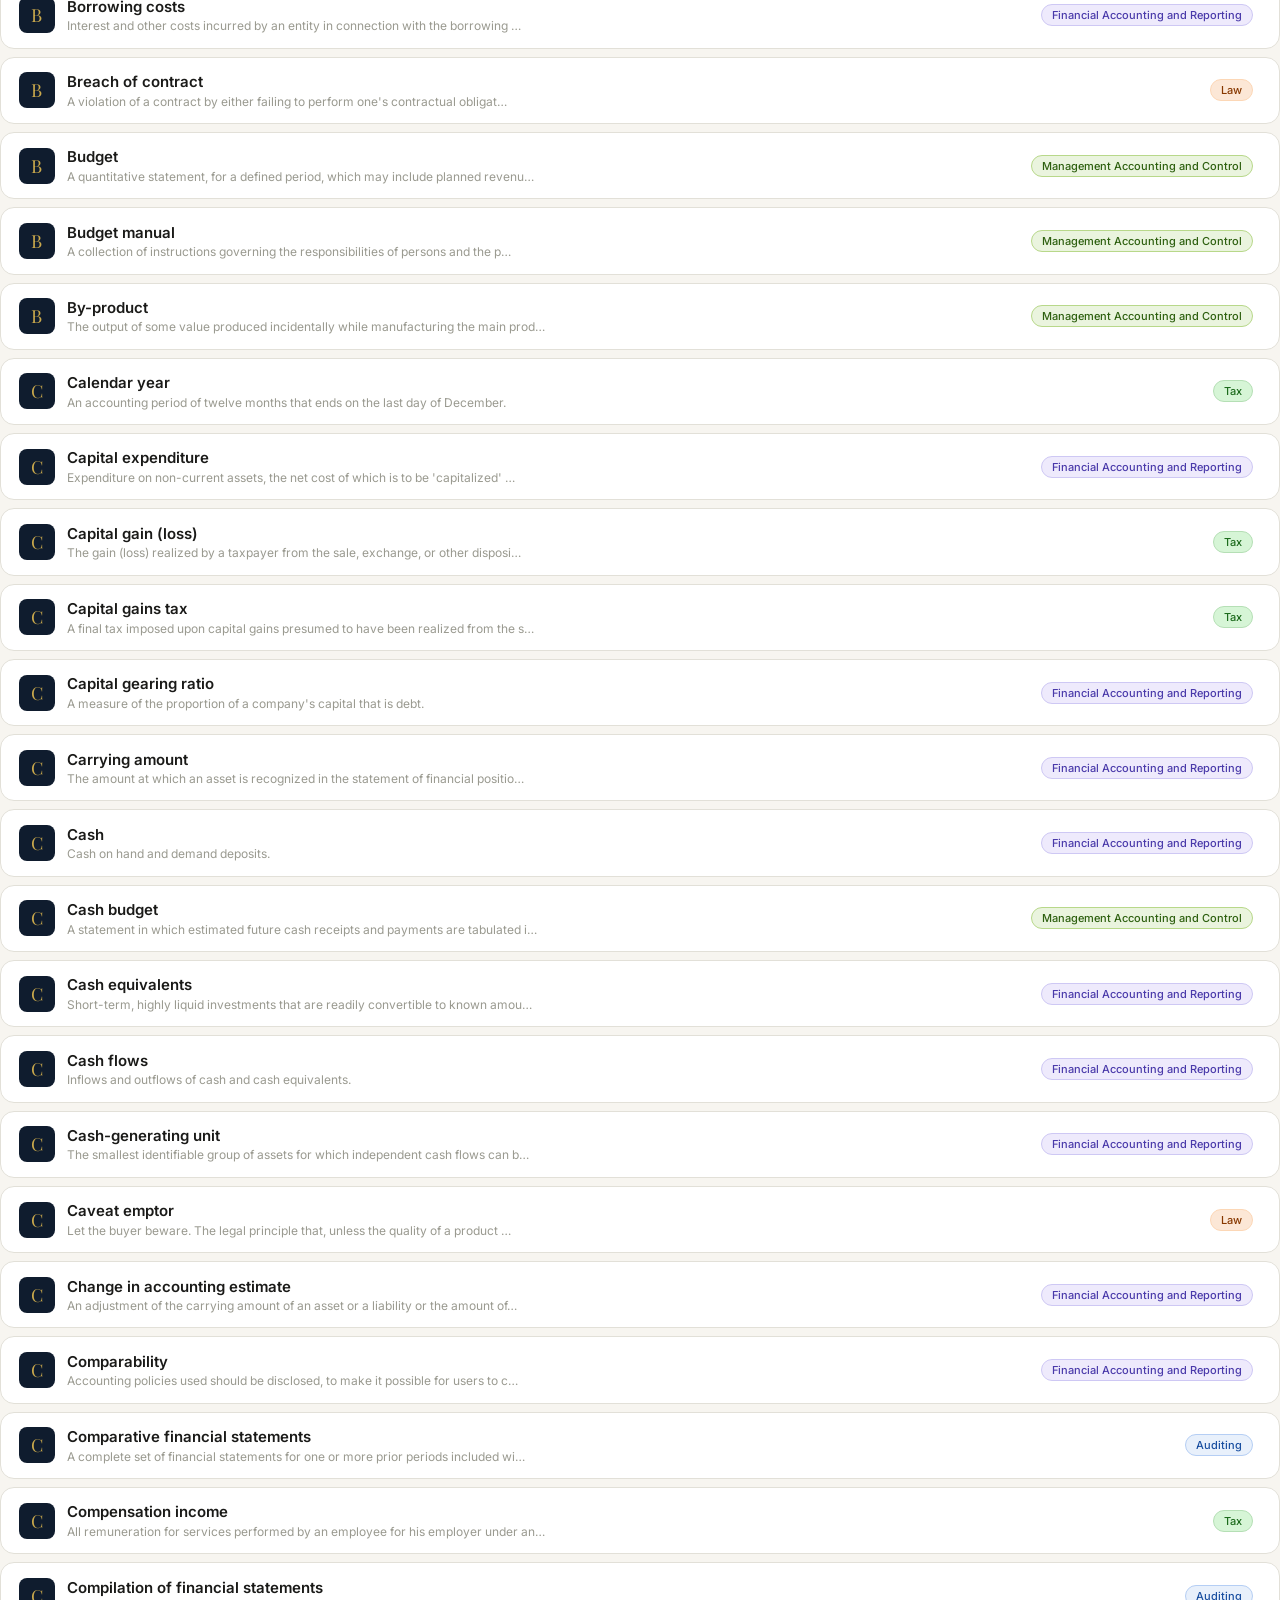
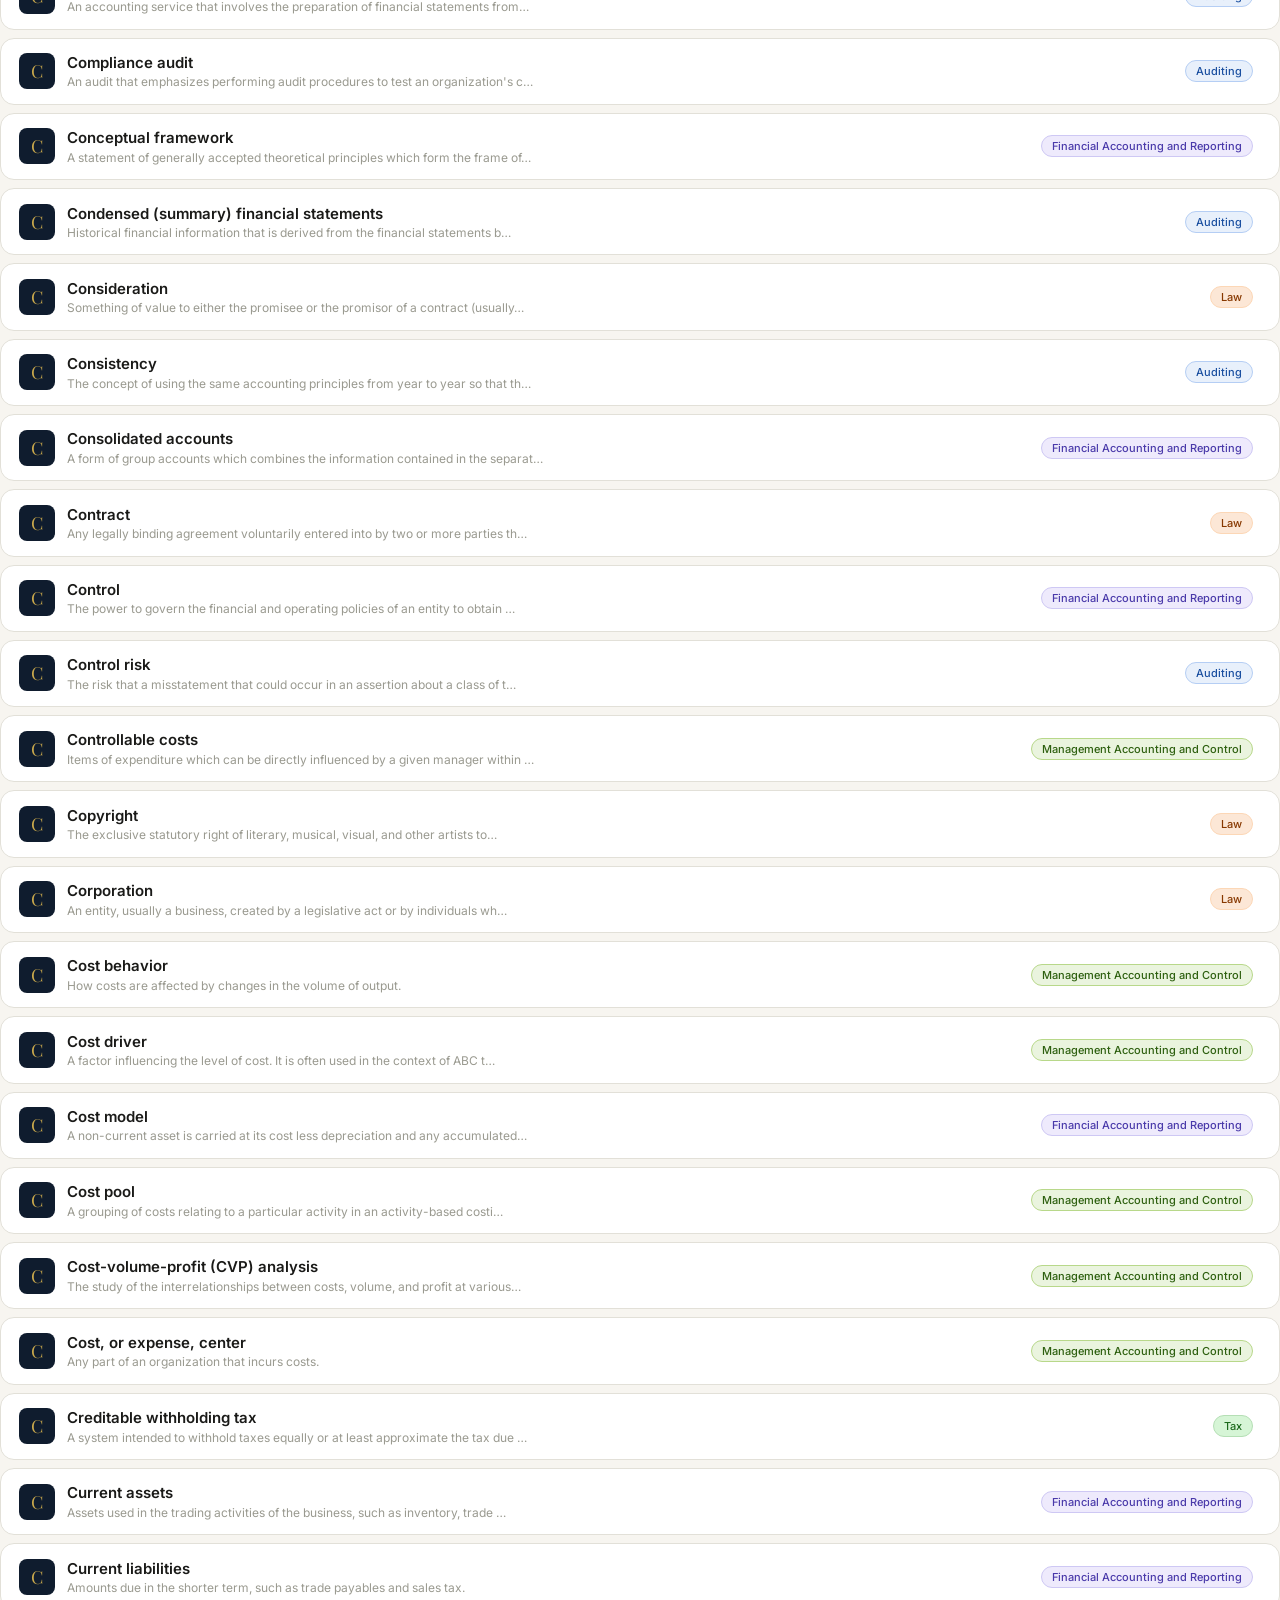
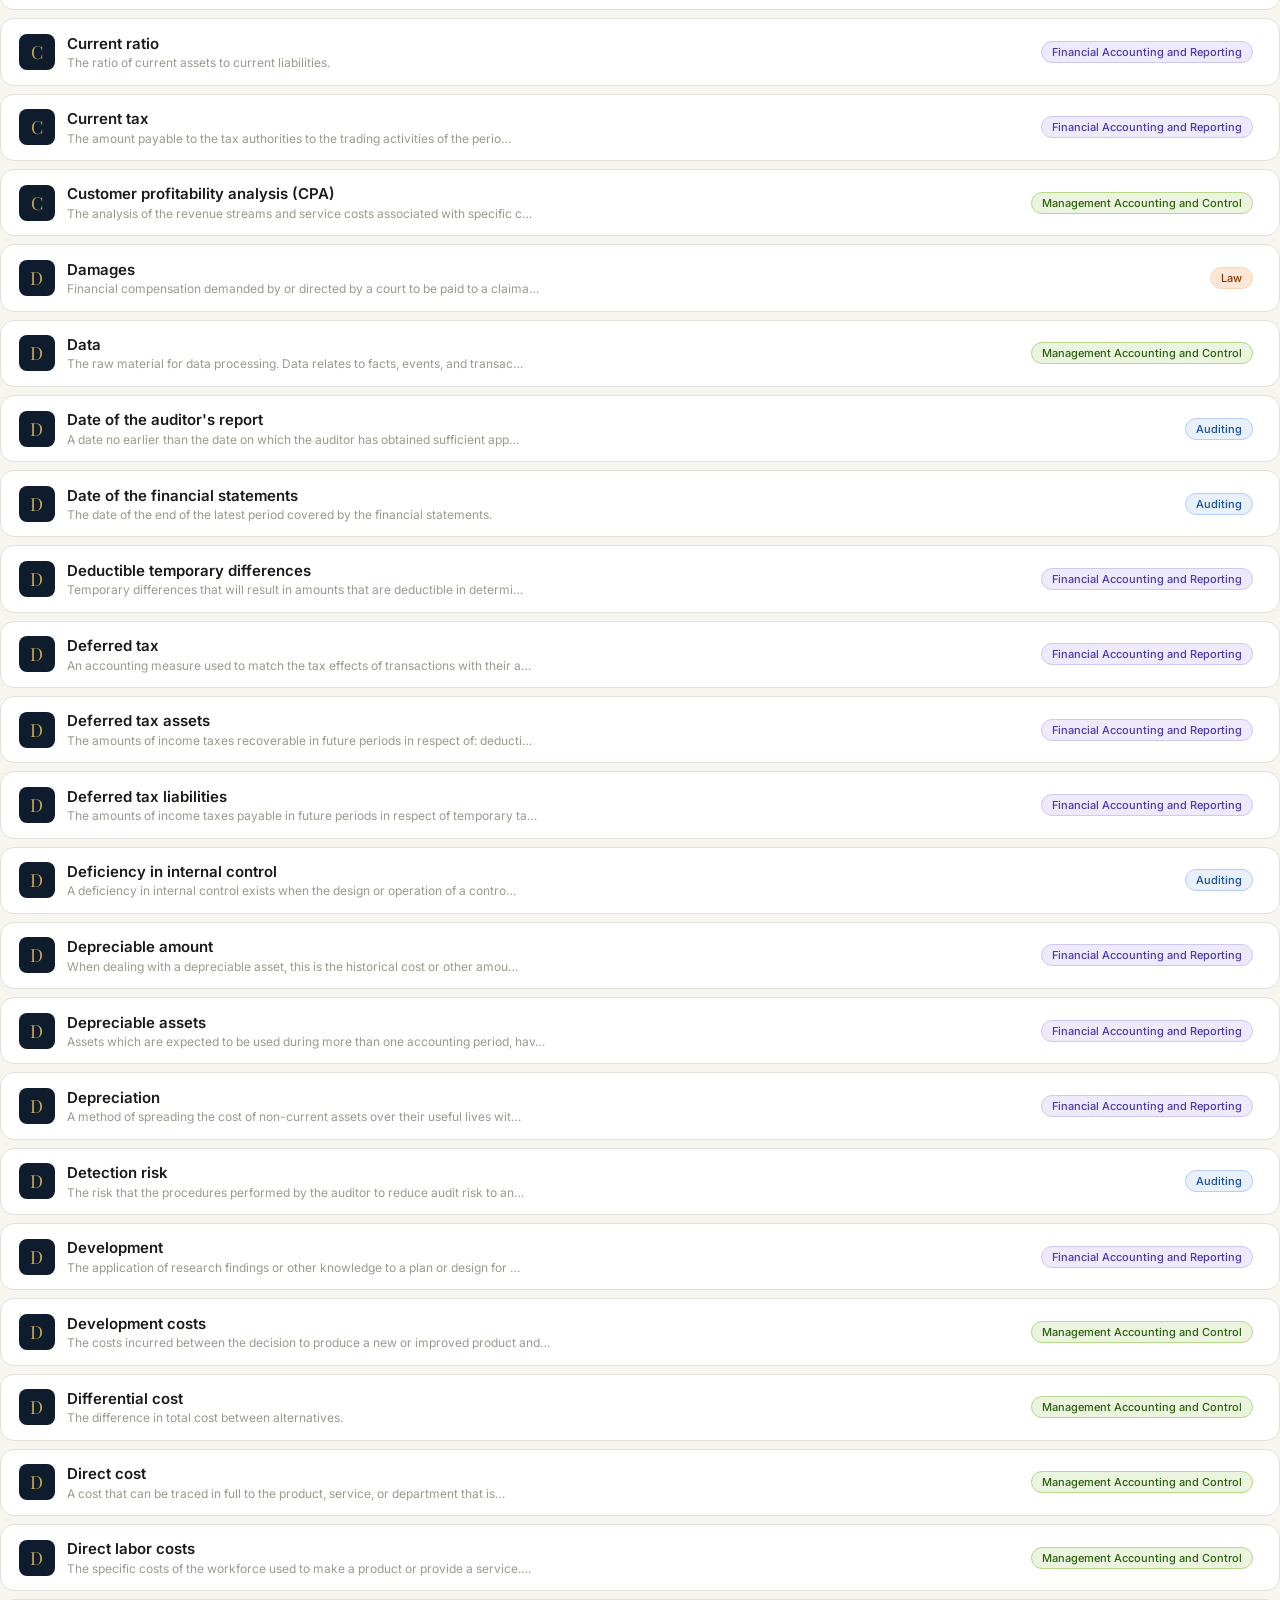
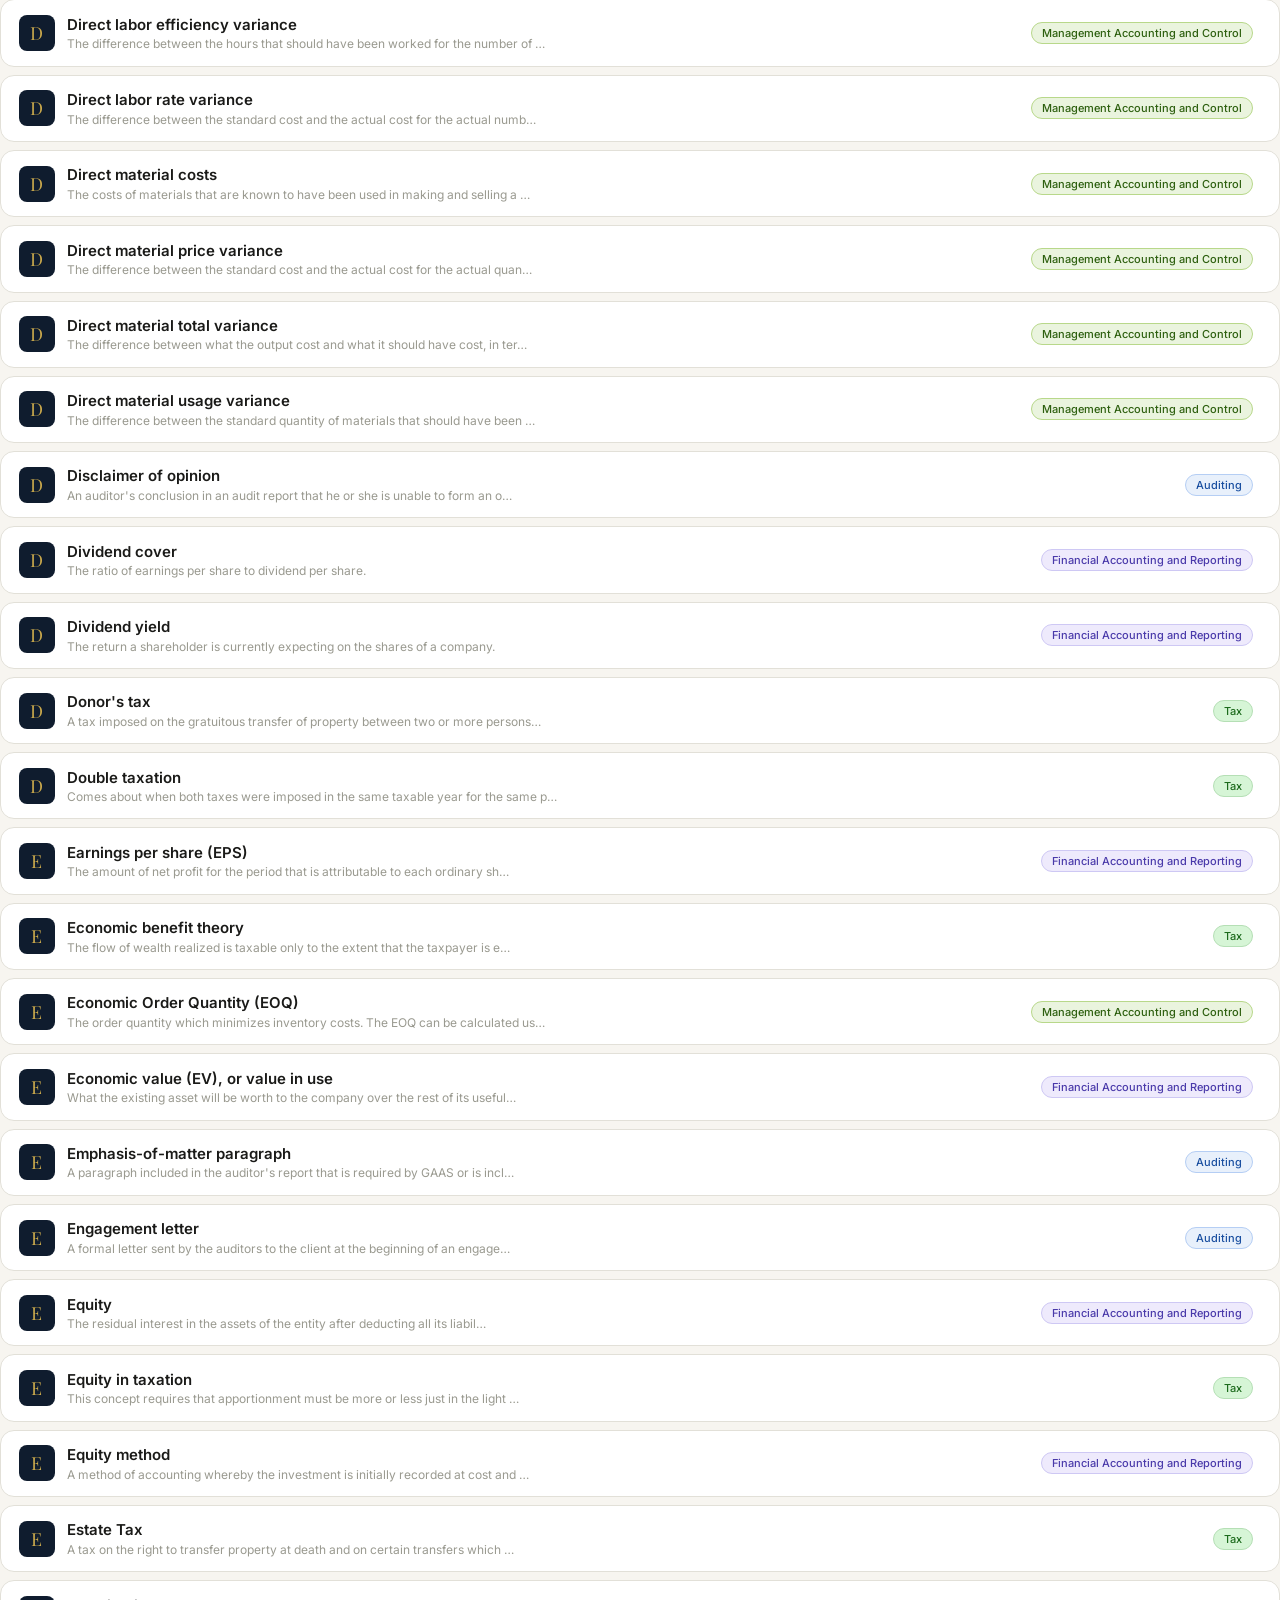
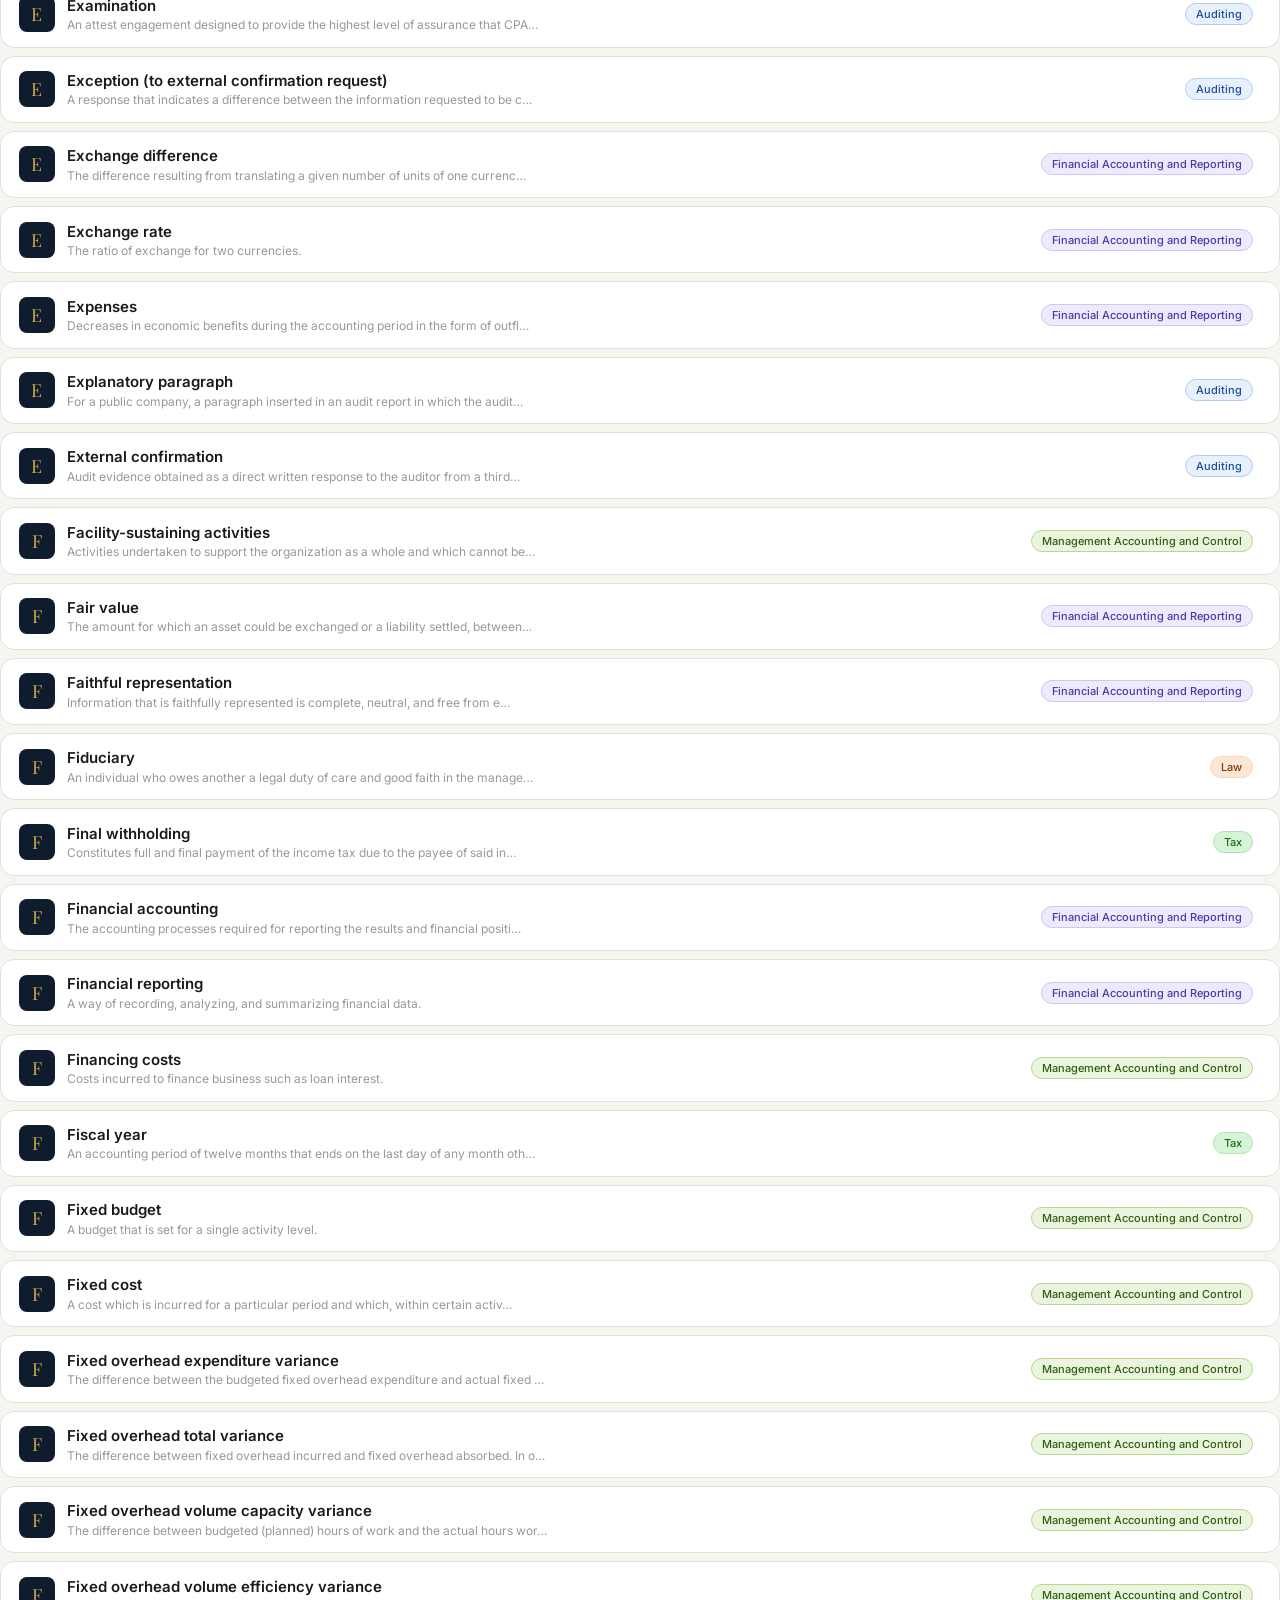
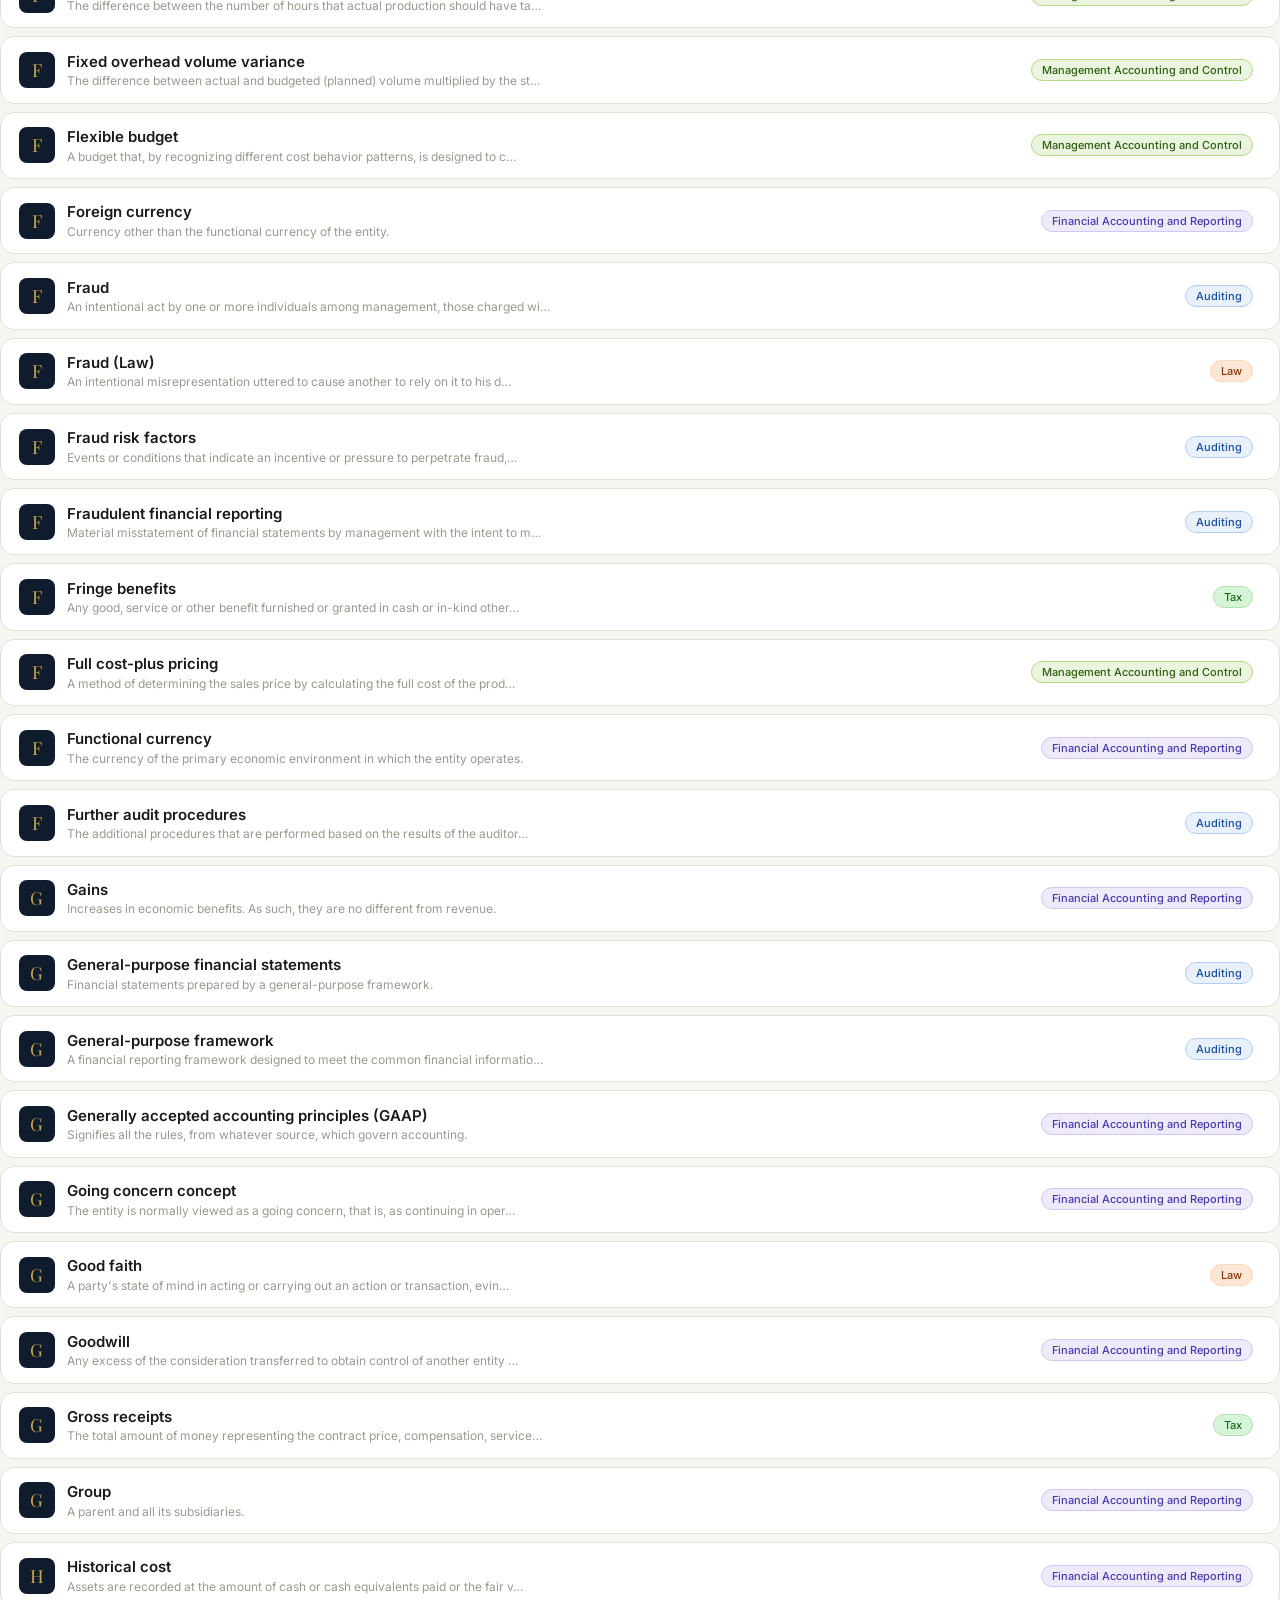
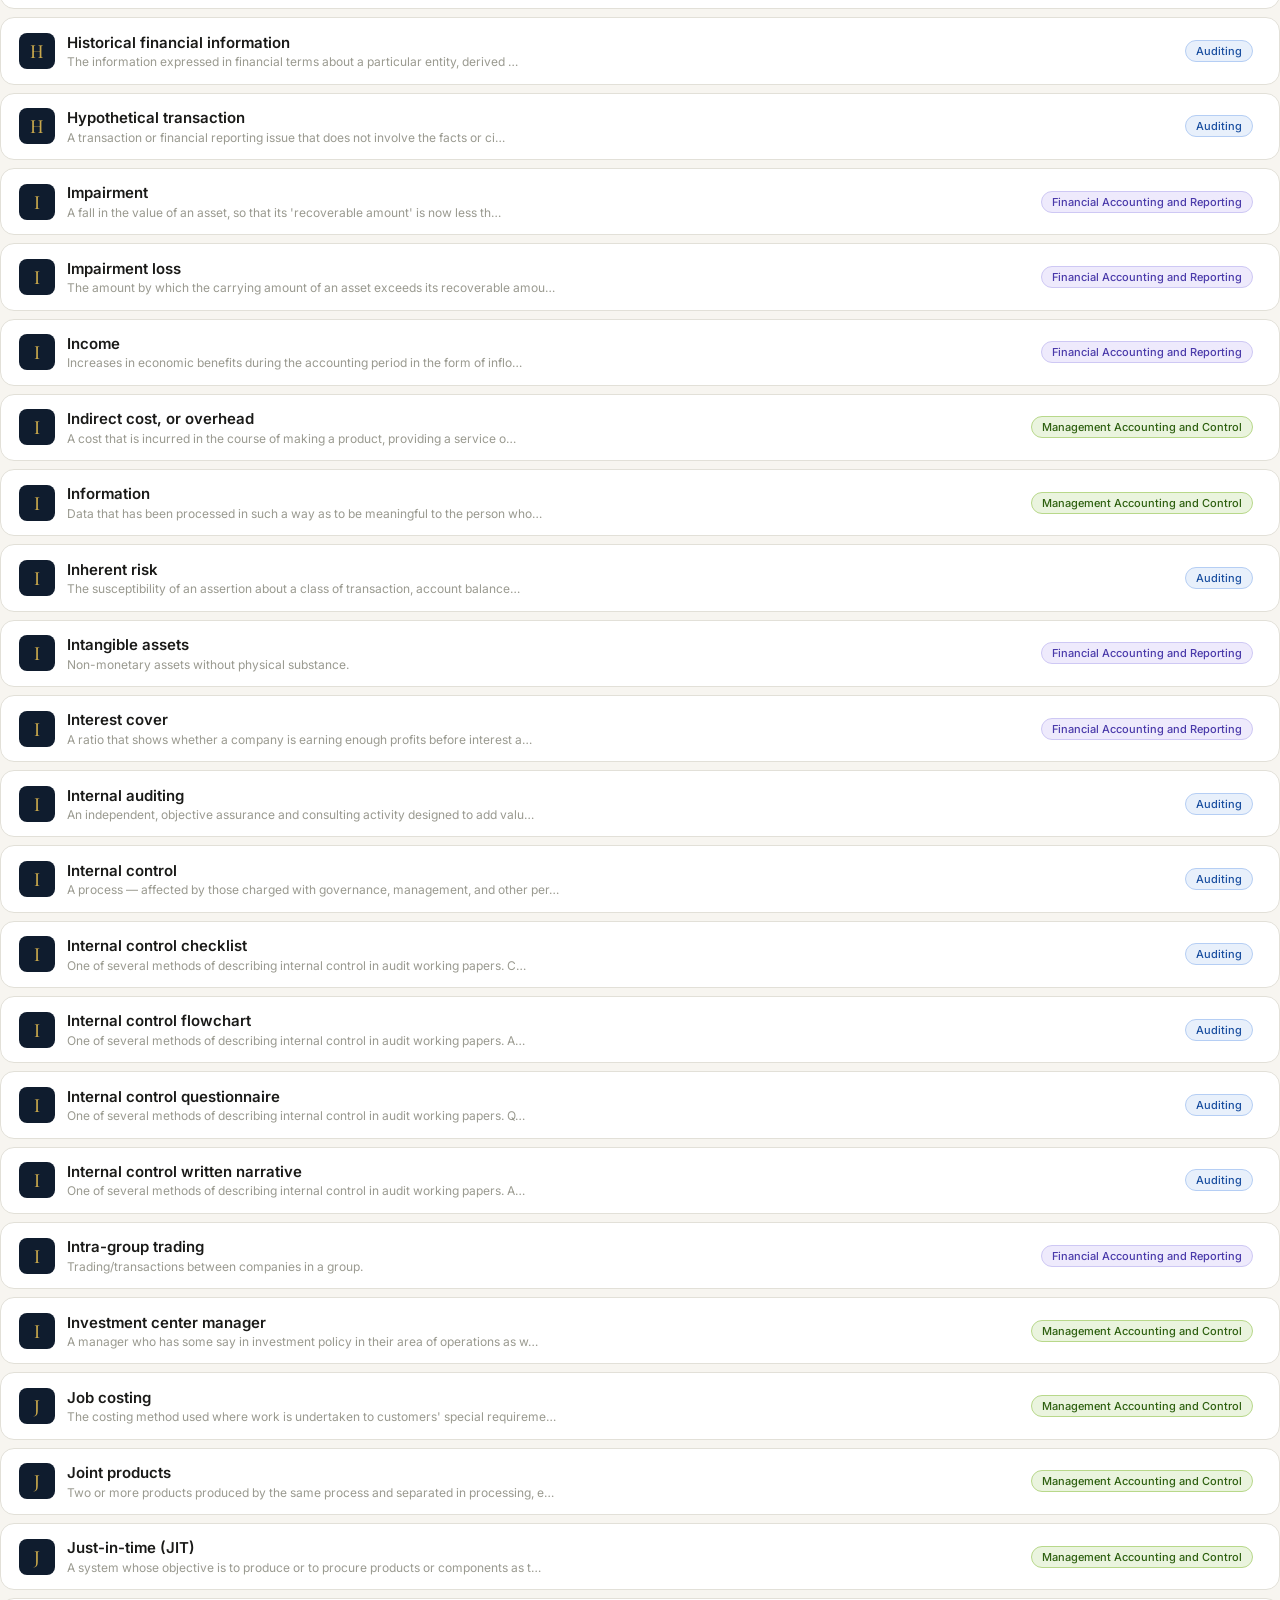
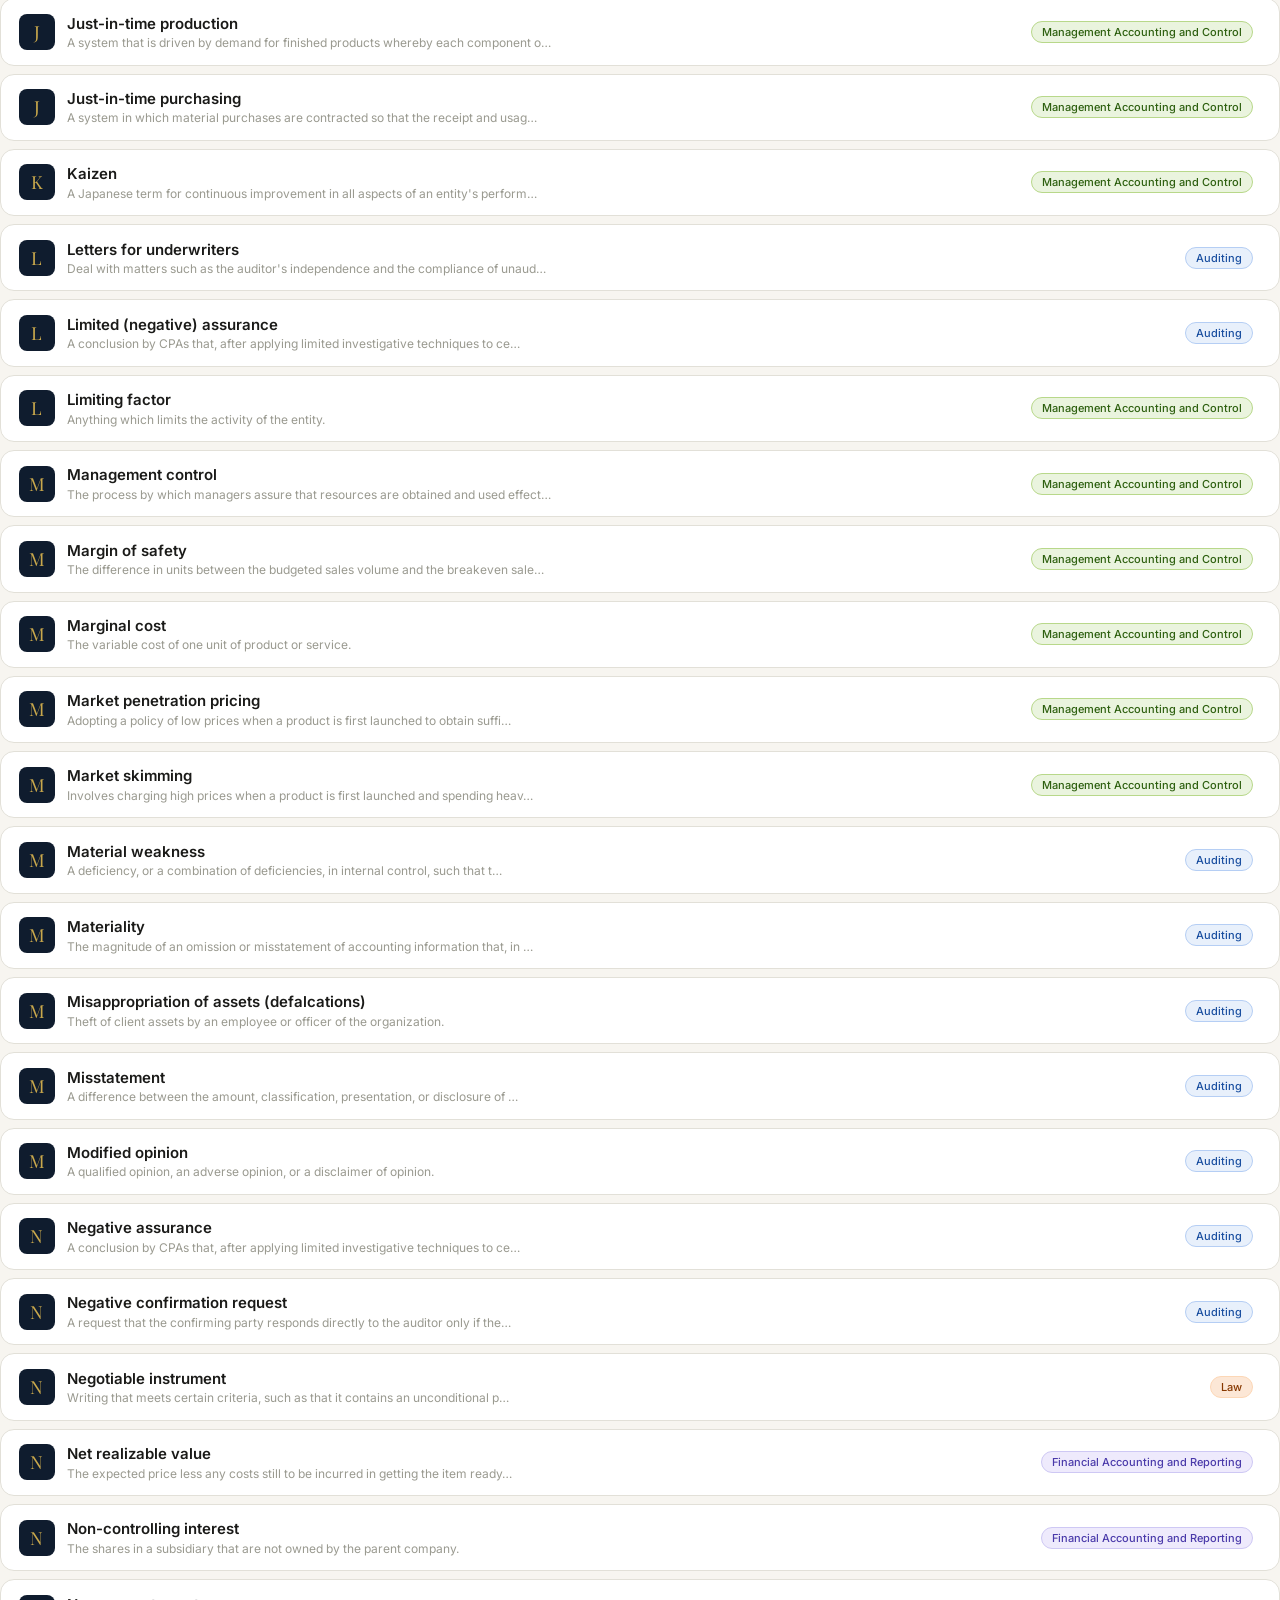
==== commit ec24e192: "changes" ====
--- a/index.html
+++ b/index.html
@@ -24,6 +24,8 @@
   <link rel="stylesheet" href="./style.css" />
 </head>
 <body>
+  <button id="install-btn" class="install-btn" hidden>Install App</button>
+
   <div class="banner">
     <img src="./TSU_JPIA_ACADS.png" alt="CPALexicon Banner" />
   </div>
@@ -67,6 +69,37 @@
   <script src="./terms-data.js"></script>
   <script src="./terms.js"></script>
   <script>
+    let deferredPrompt = null;
+    const installButton = document.getElementById('install-btn');
+
+    window.addEventListener('beforeinstallprompt', function (event) {
+      event.preventDefault();
+      deferredPrompt = event;
+      if (installButton) installButton.hidden = false;
+    });
+
+    window.addEventListener('appinstalled', function () {
+      if (installButton) installButton.hidden = true;
+      deferredPrompt = null;
+    });
+
+    if (installButton) {
+      installButton.addEventListener('click', async function () {
+        if (!deferredPrompt) {
+          return;
+        }
+
+        installButton.disabled = true;
+        deferredPrompt.prompt();
+        const choice = await deferredPrompt.userChoice;
+        if (choice.outcome === 'accepted') {
+          console.log('PWA installed');
+        }
+        deferredPrompt = null;
+        installButton.hidden = true;
+      });
+    }
+
     if ('serviceWorker' in navigator) {
       window.addEventListener('load', function () {
         navigator.serviceWorker.register('./service-worker.js').catch(function (err) {
--- a/style.css
+++ b/style.css
@@ -19,11 +19,26 @@
     line-height:0;
 }
 
-.banner img{
-    width:100%;
-    height:100%;
-    display:block;
-    object-fit:cover;
+.install-btn{
+    position:fixed;
+    top:.8rem;
+    right:.8rem;
+    z-index:1000;
+    border:none;
+    border-radius:999px;
+    padding:.7rem 1rem;
+    background:var(--navy);
+    color:#fff;
+    font-size:.9rem;
+    font-weight:700;
+    font-family:var(--font-b);
+    box-shadow:0 10px 24px rgba(0,0,0,.2);
+    cursor:pointer;
+}
+
+.install-btn:hover{background:#162438}
+.install-btn:active{transform:translateY(1px)}
+.install-btn[hidden]{display:none}
     object-position:center;
 }
 
@@ -131,6 +146,12 @@
       .sidebar{display:none}
       .mob-bar{display:flex}
       .page{grid-template-columns:1fr;padding:.75rem .75rem 3rem}
+      .banner{height:clamp(120px,30vw,180px)}
+      .install-btn{top:auto;bottom:.85rem;right:.85rem;padding:.72rem .95rem}
+      .term-header{align-items:flex-start;flex-wrap:wrap;gap:10px}
+      .term-info{flex:1 1 100%;min-width:0}
+      .term-right{width:100%;justify-content:flex-end;margin-left:48px;padding-top:4px}
+      .term-name{overflow-wrap:anywhere;word-break:break-word}
       .term-body{padding-left:1rem}
       .term-snippet{display:none}
     }
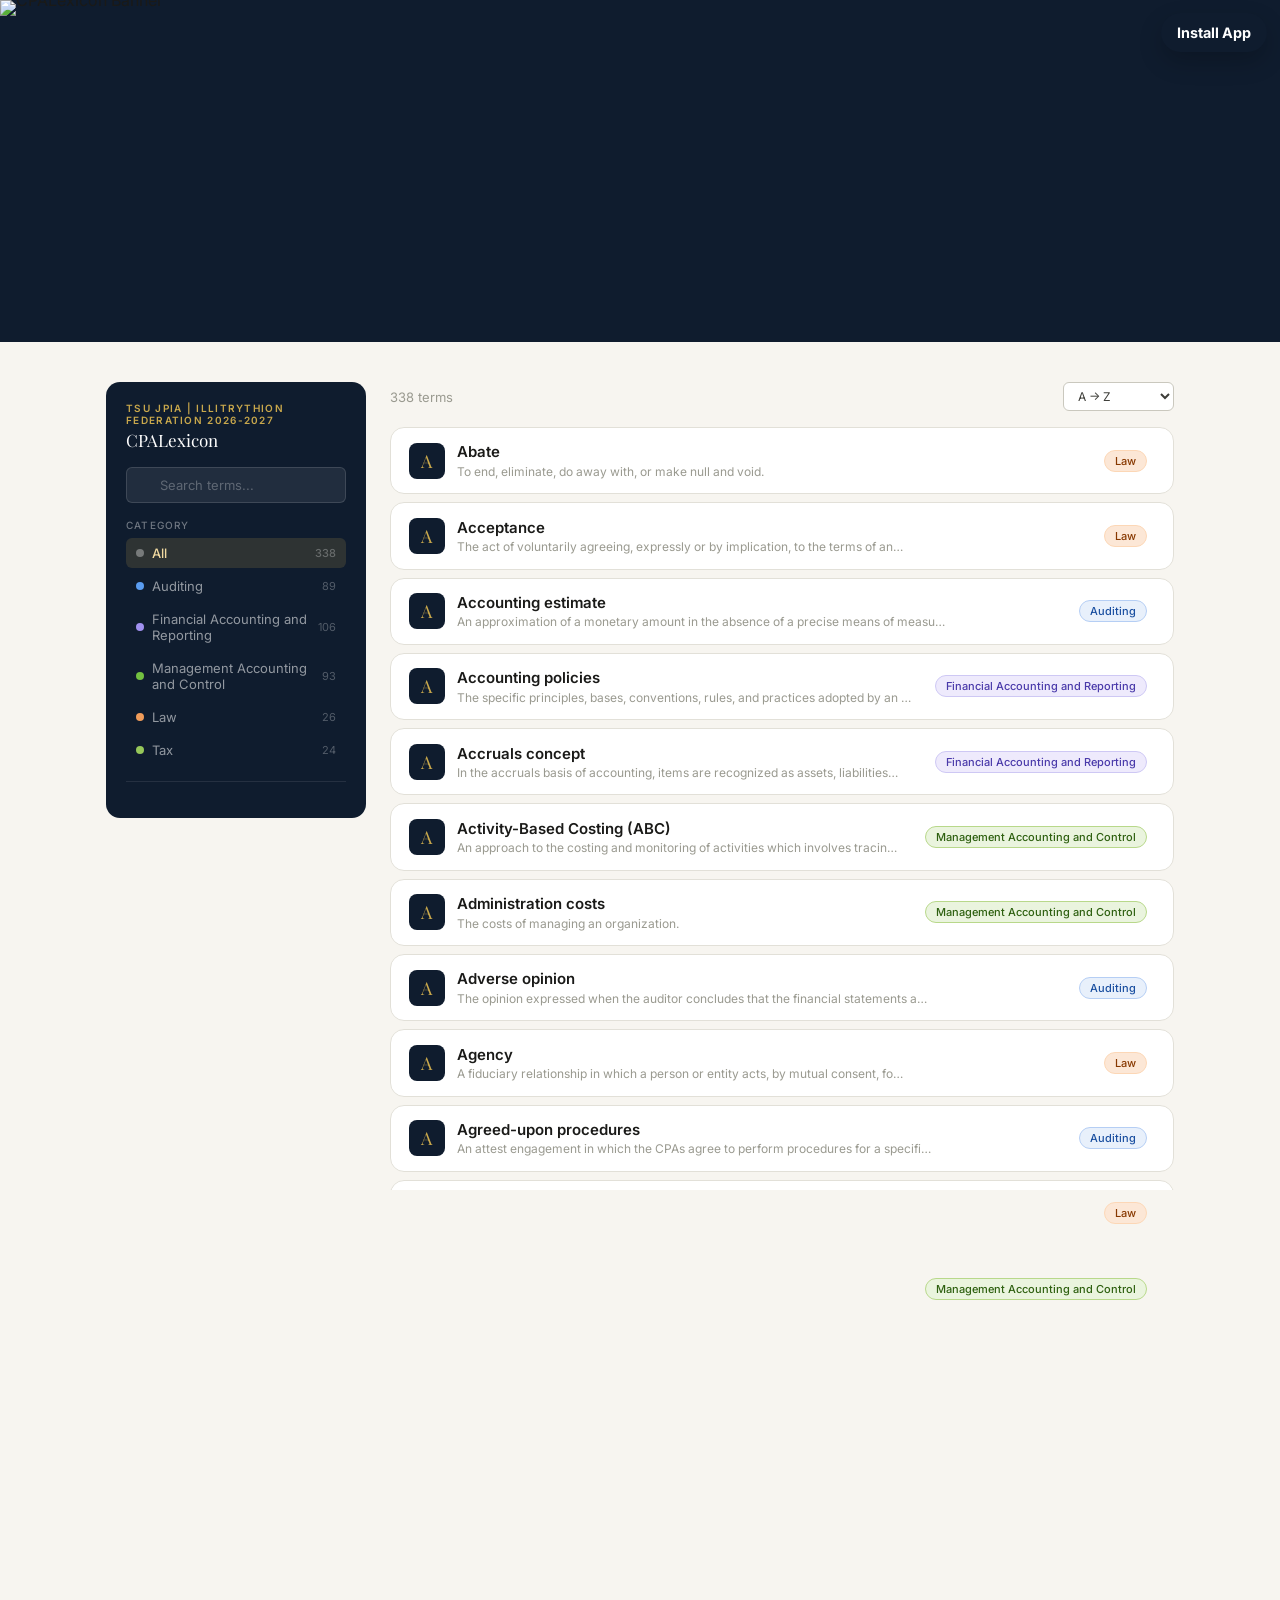
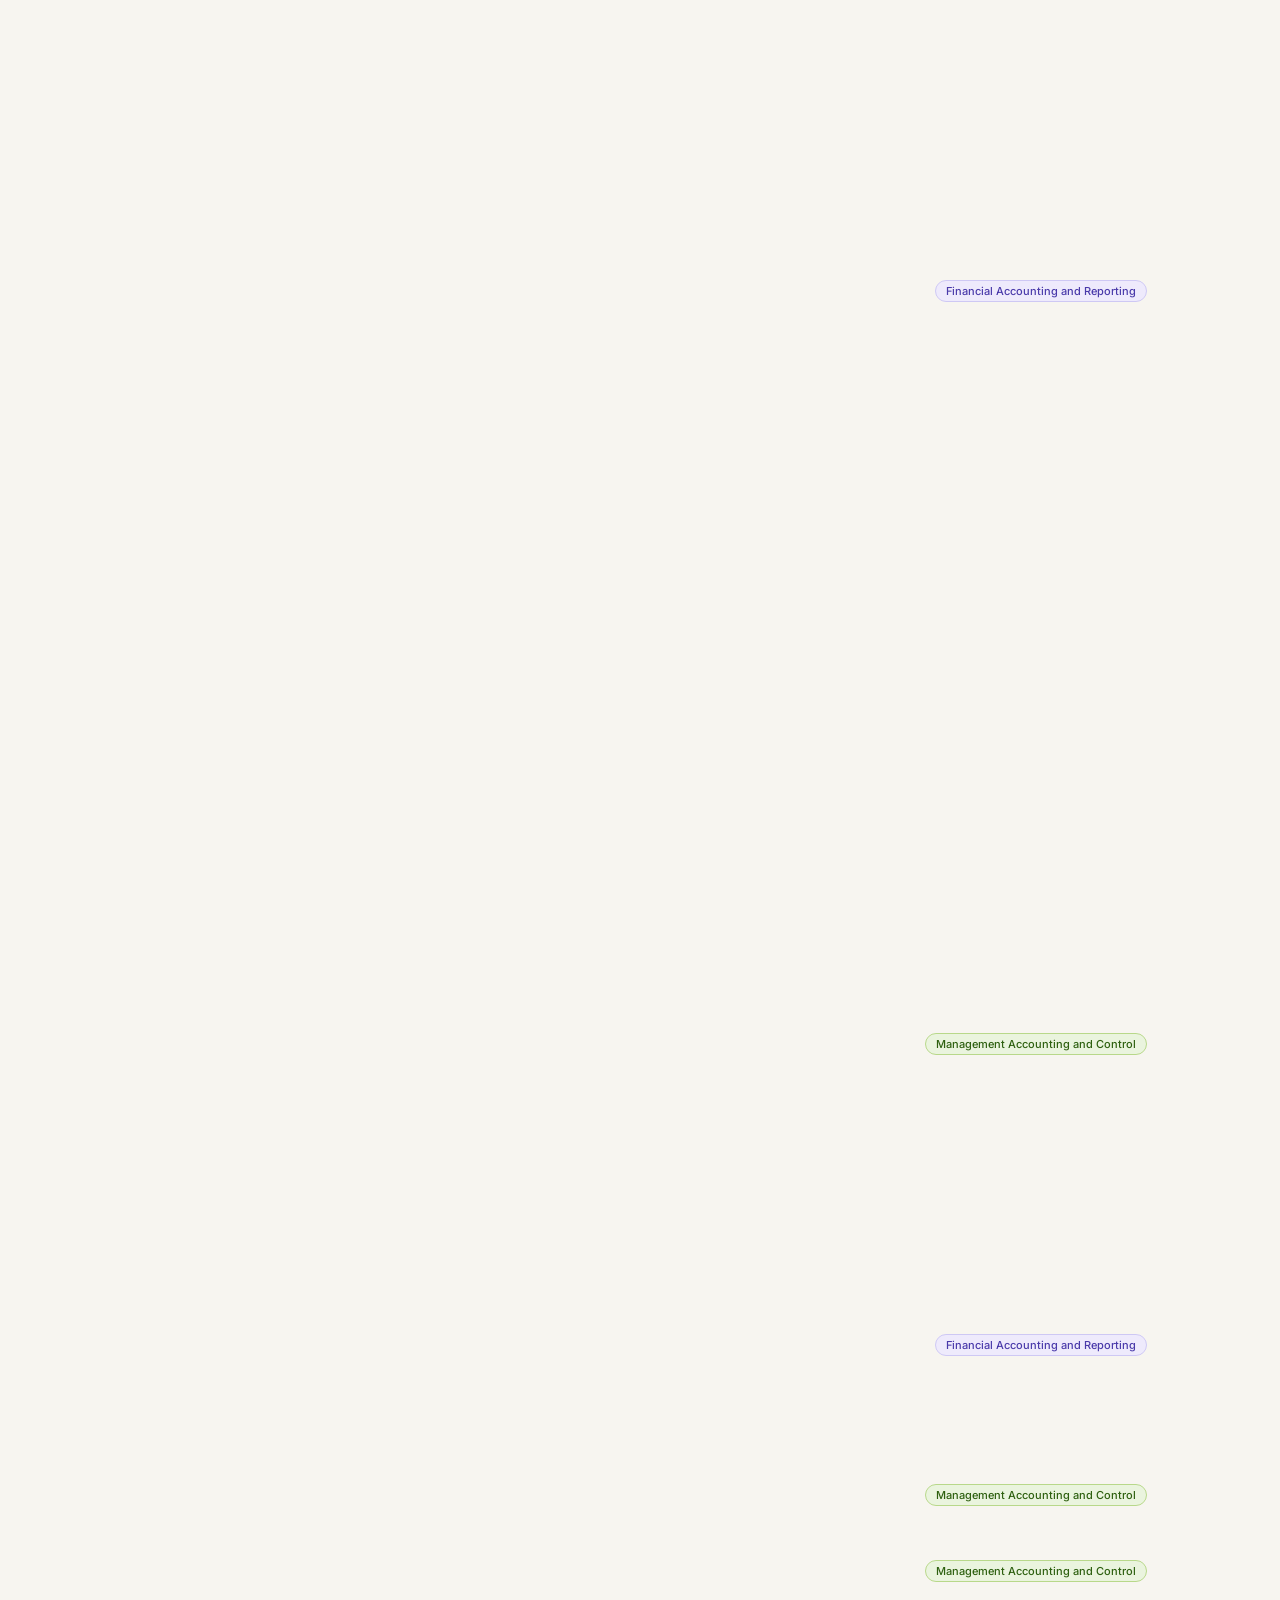
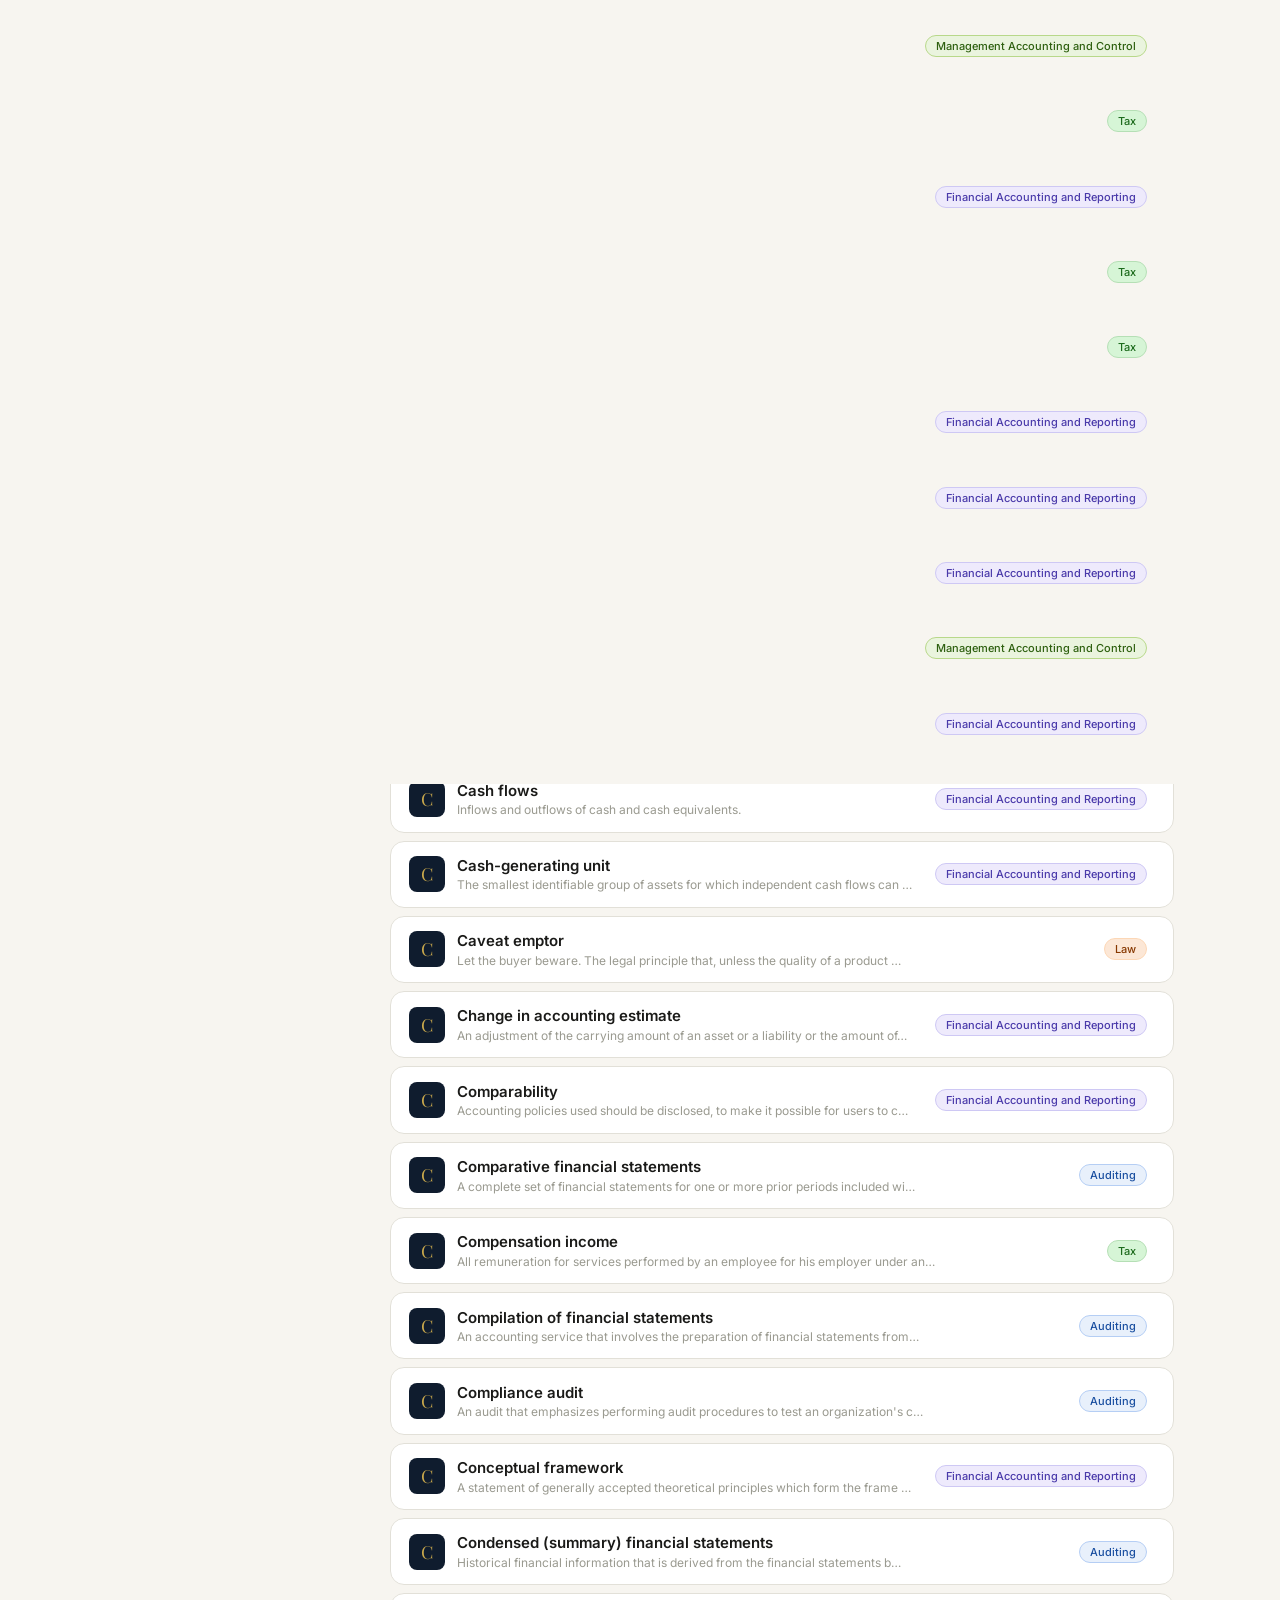
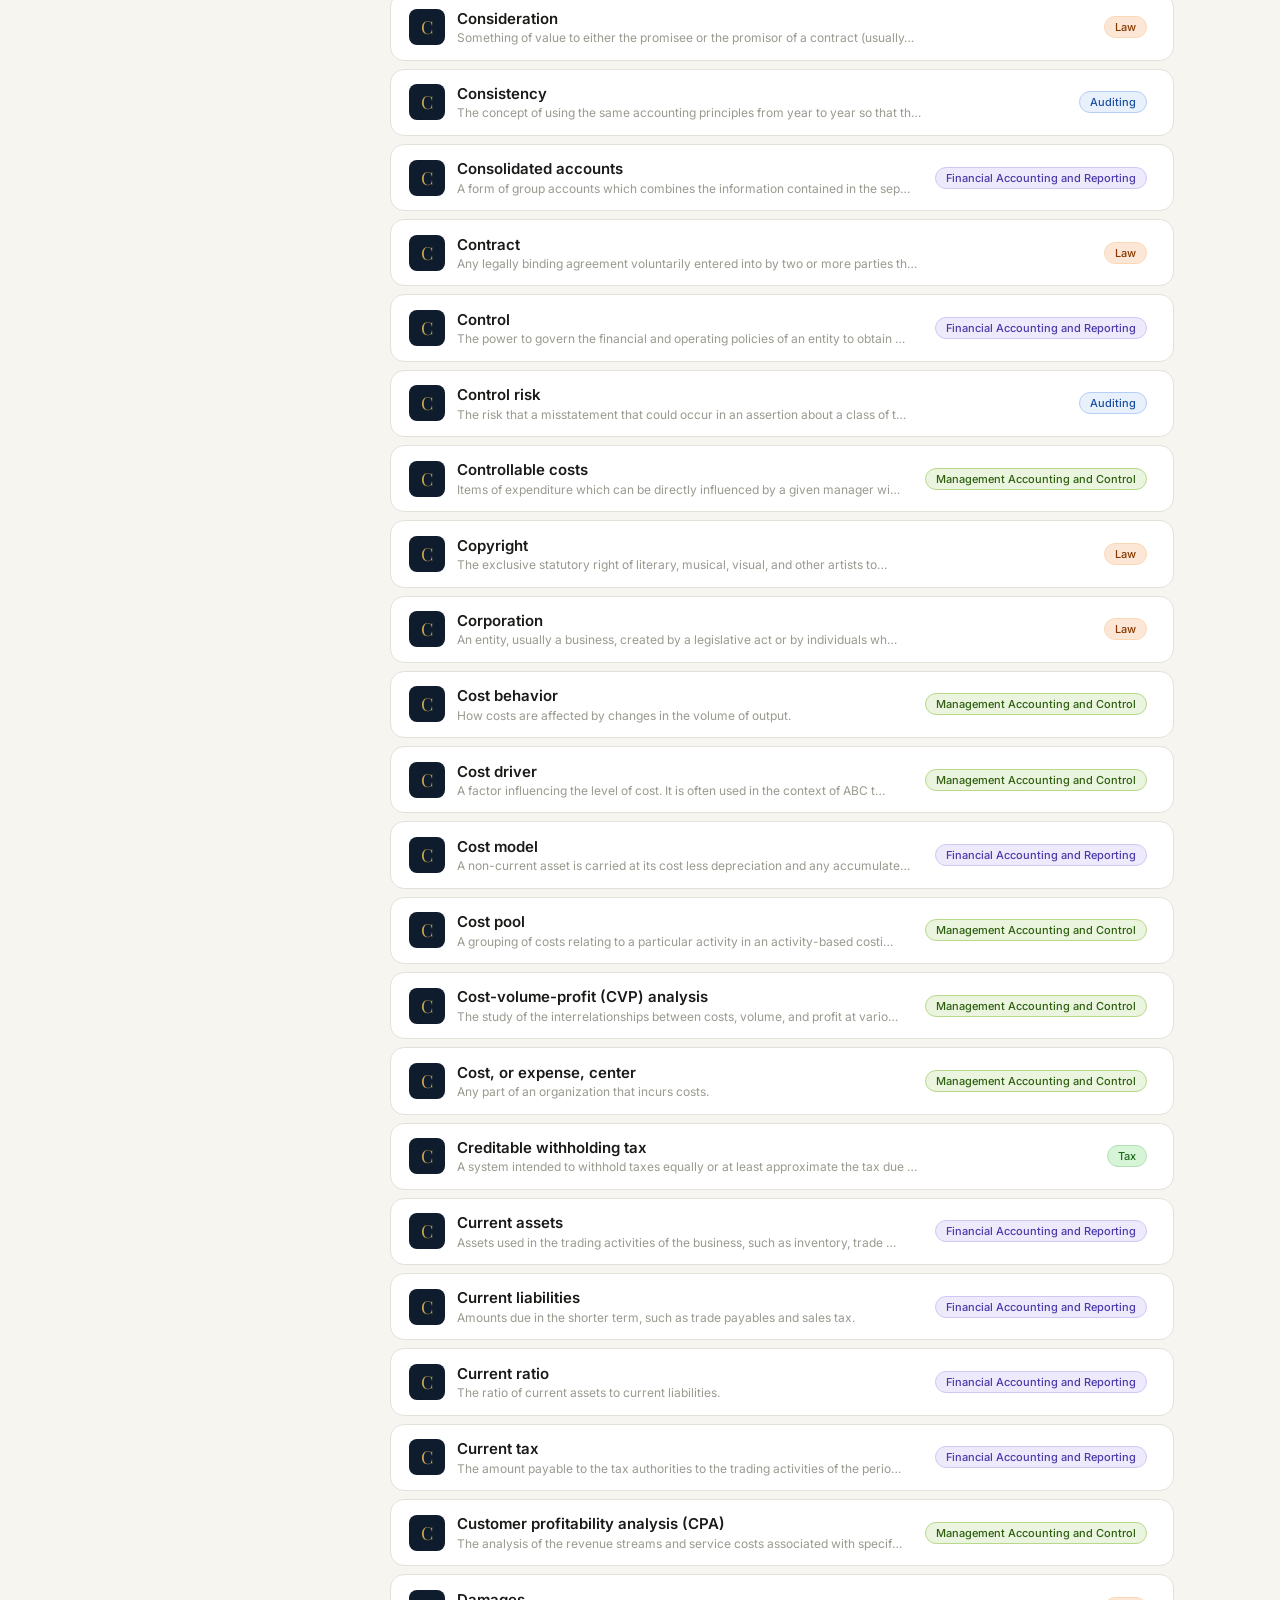
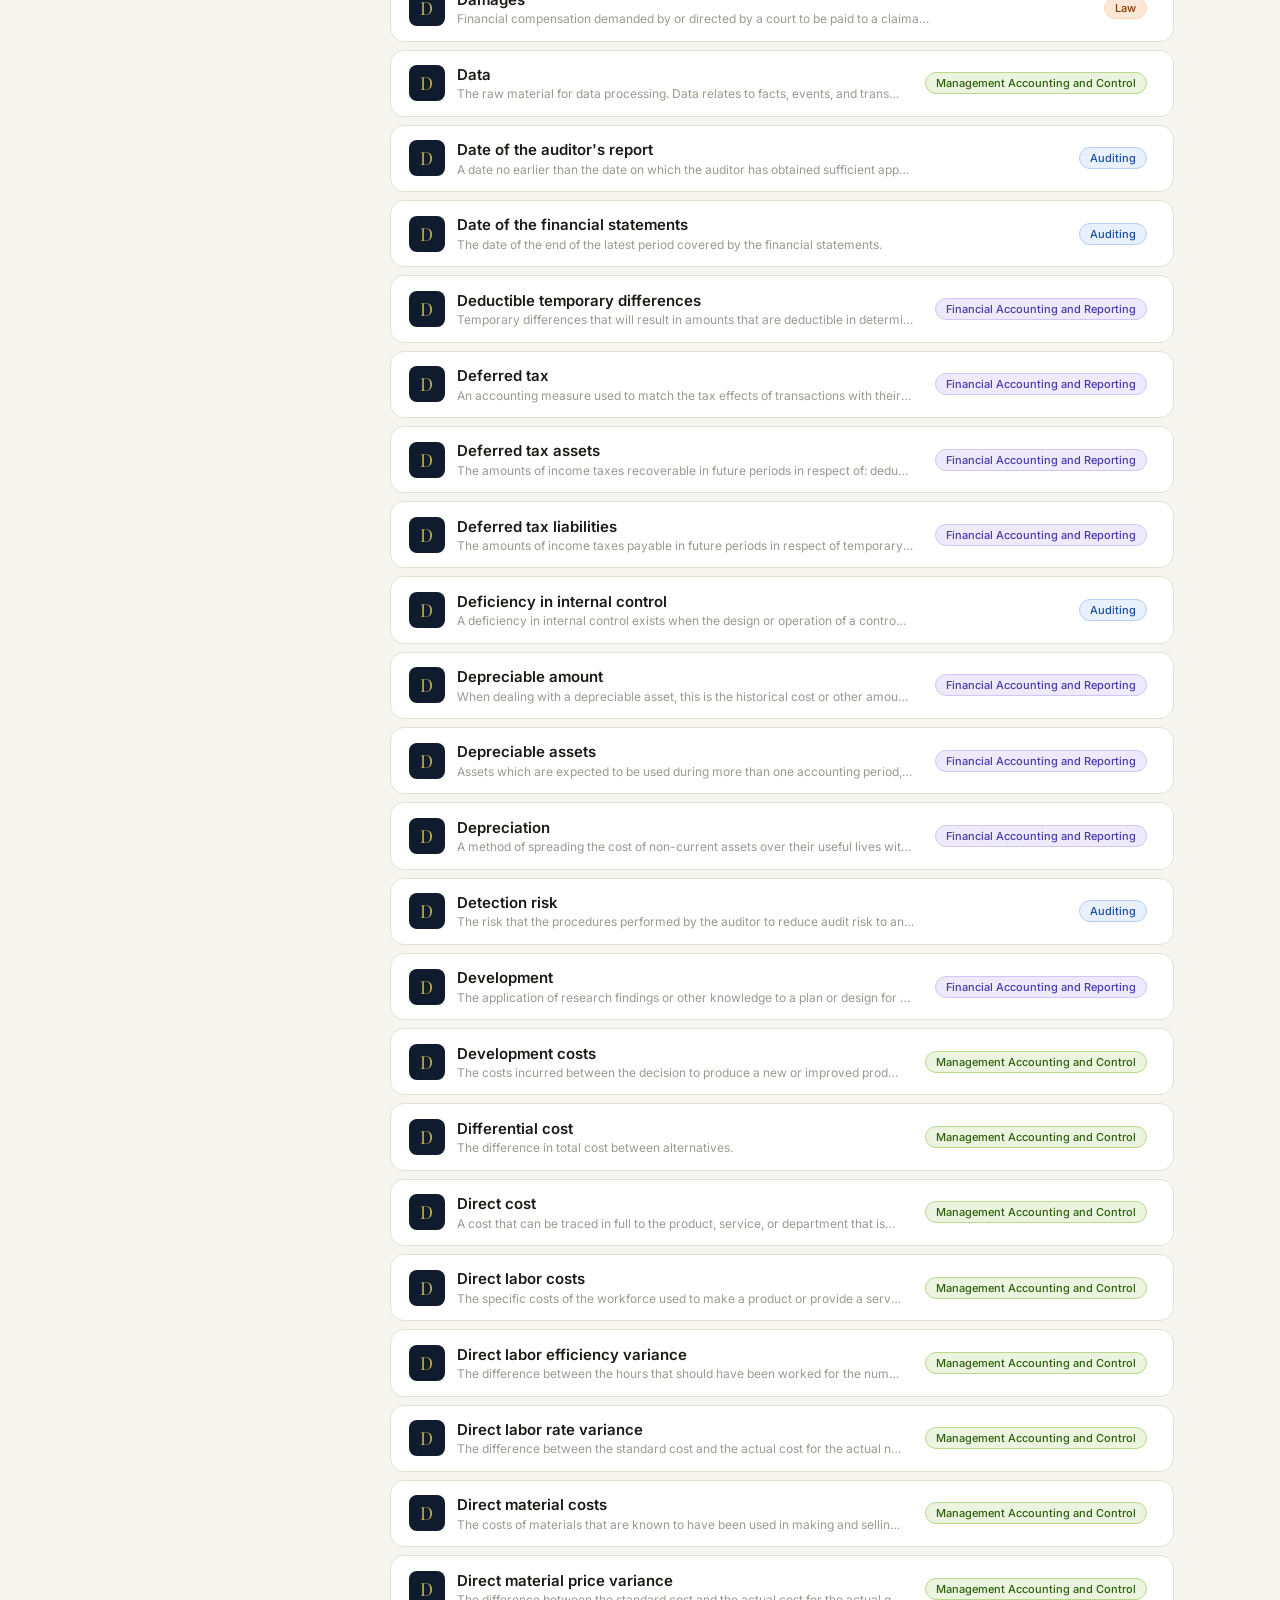
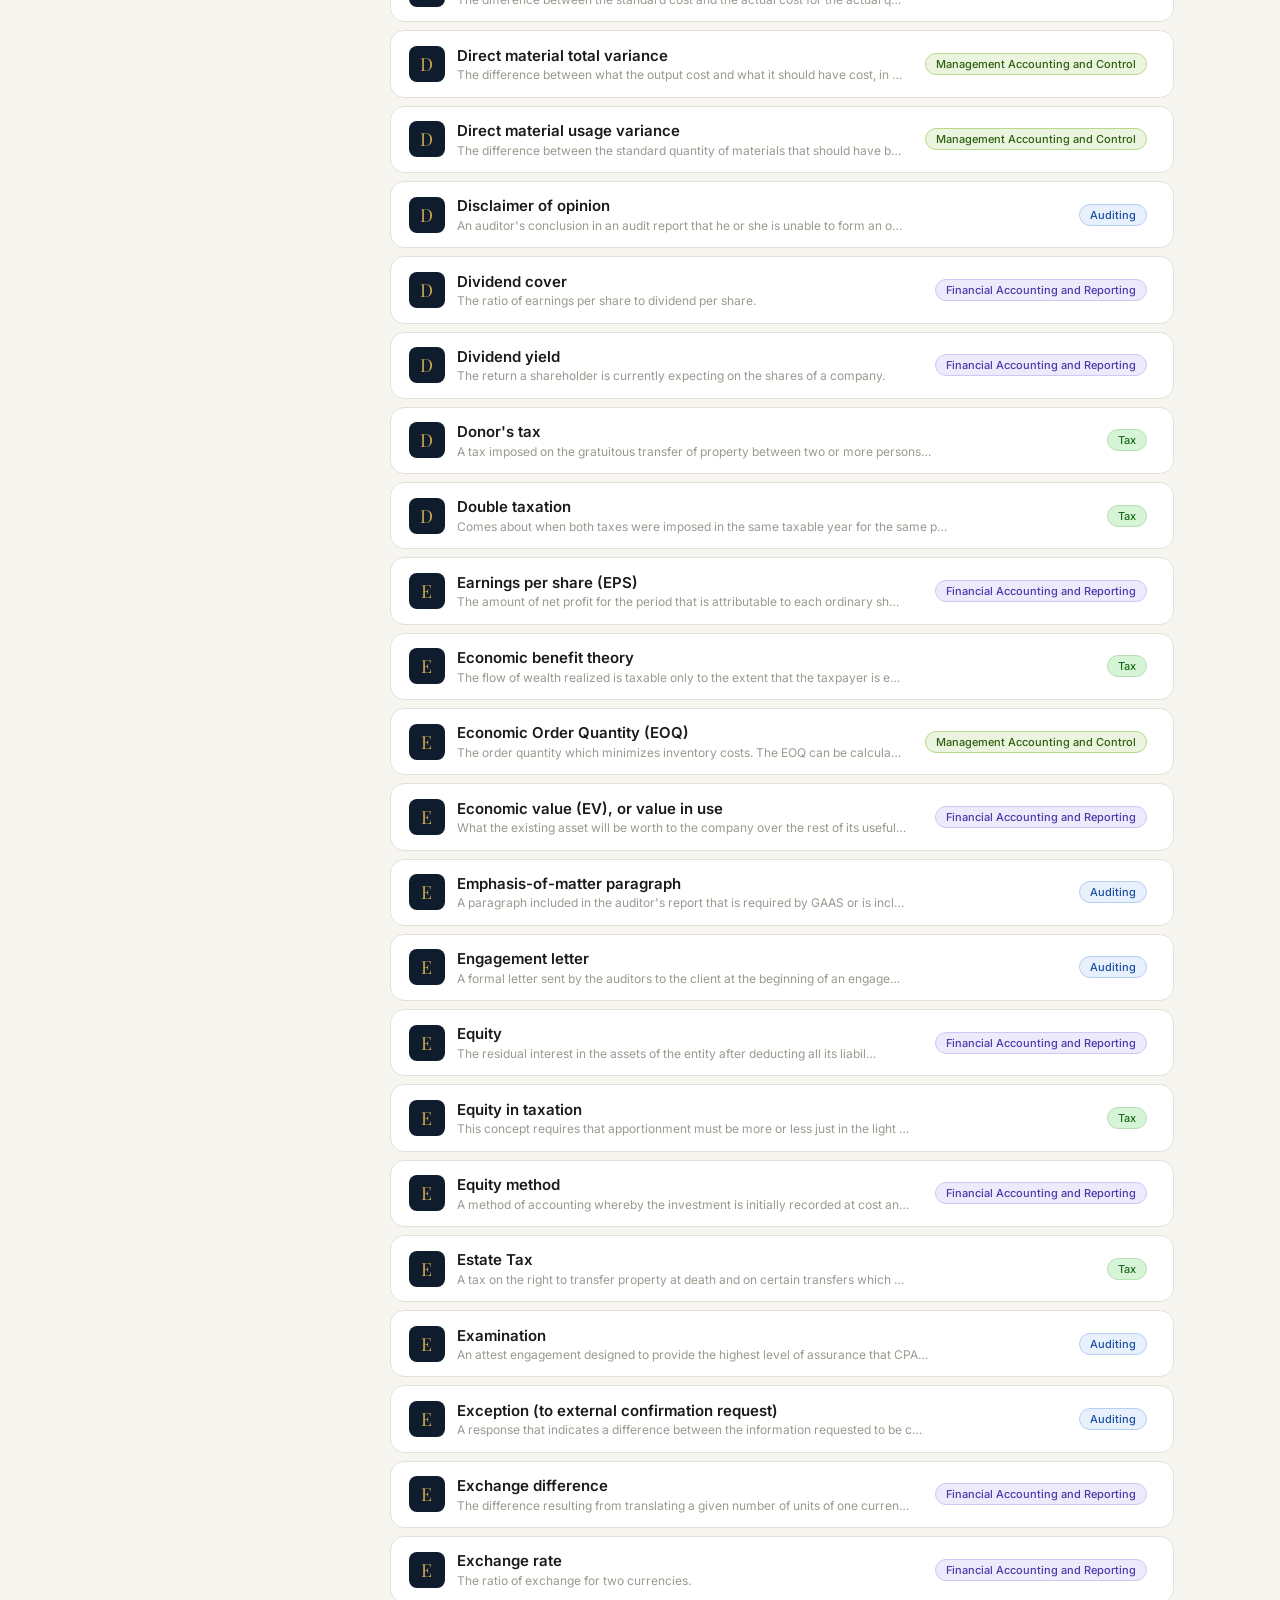
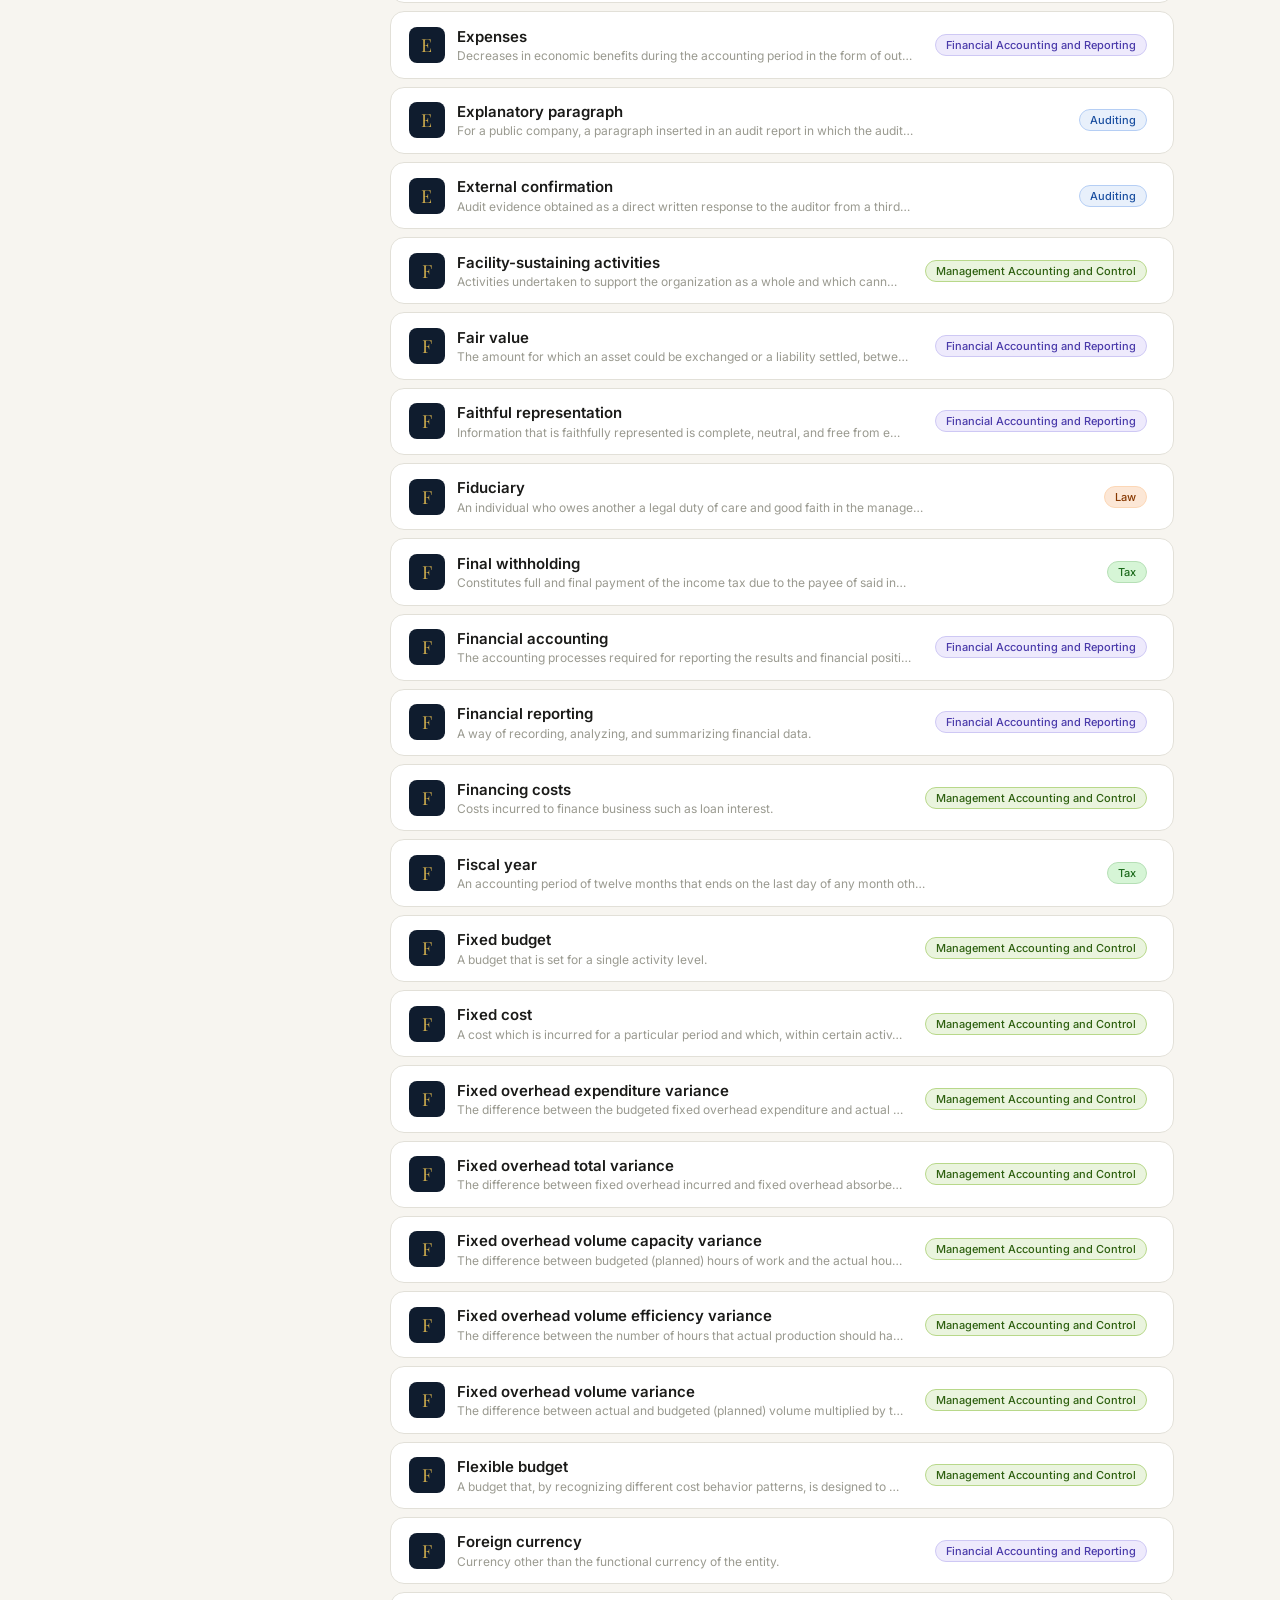
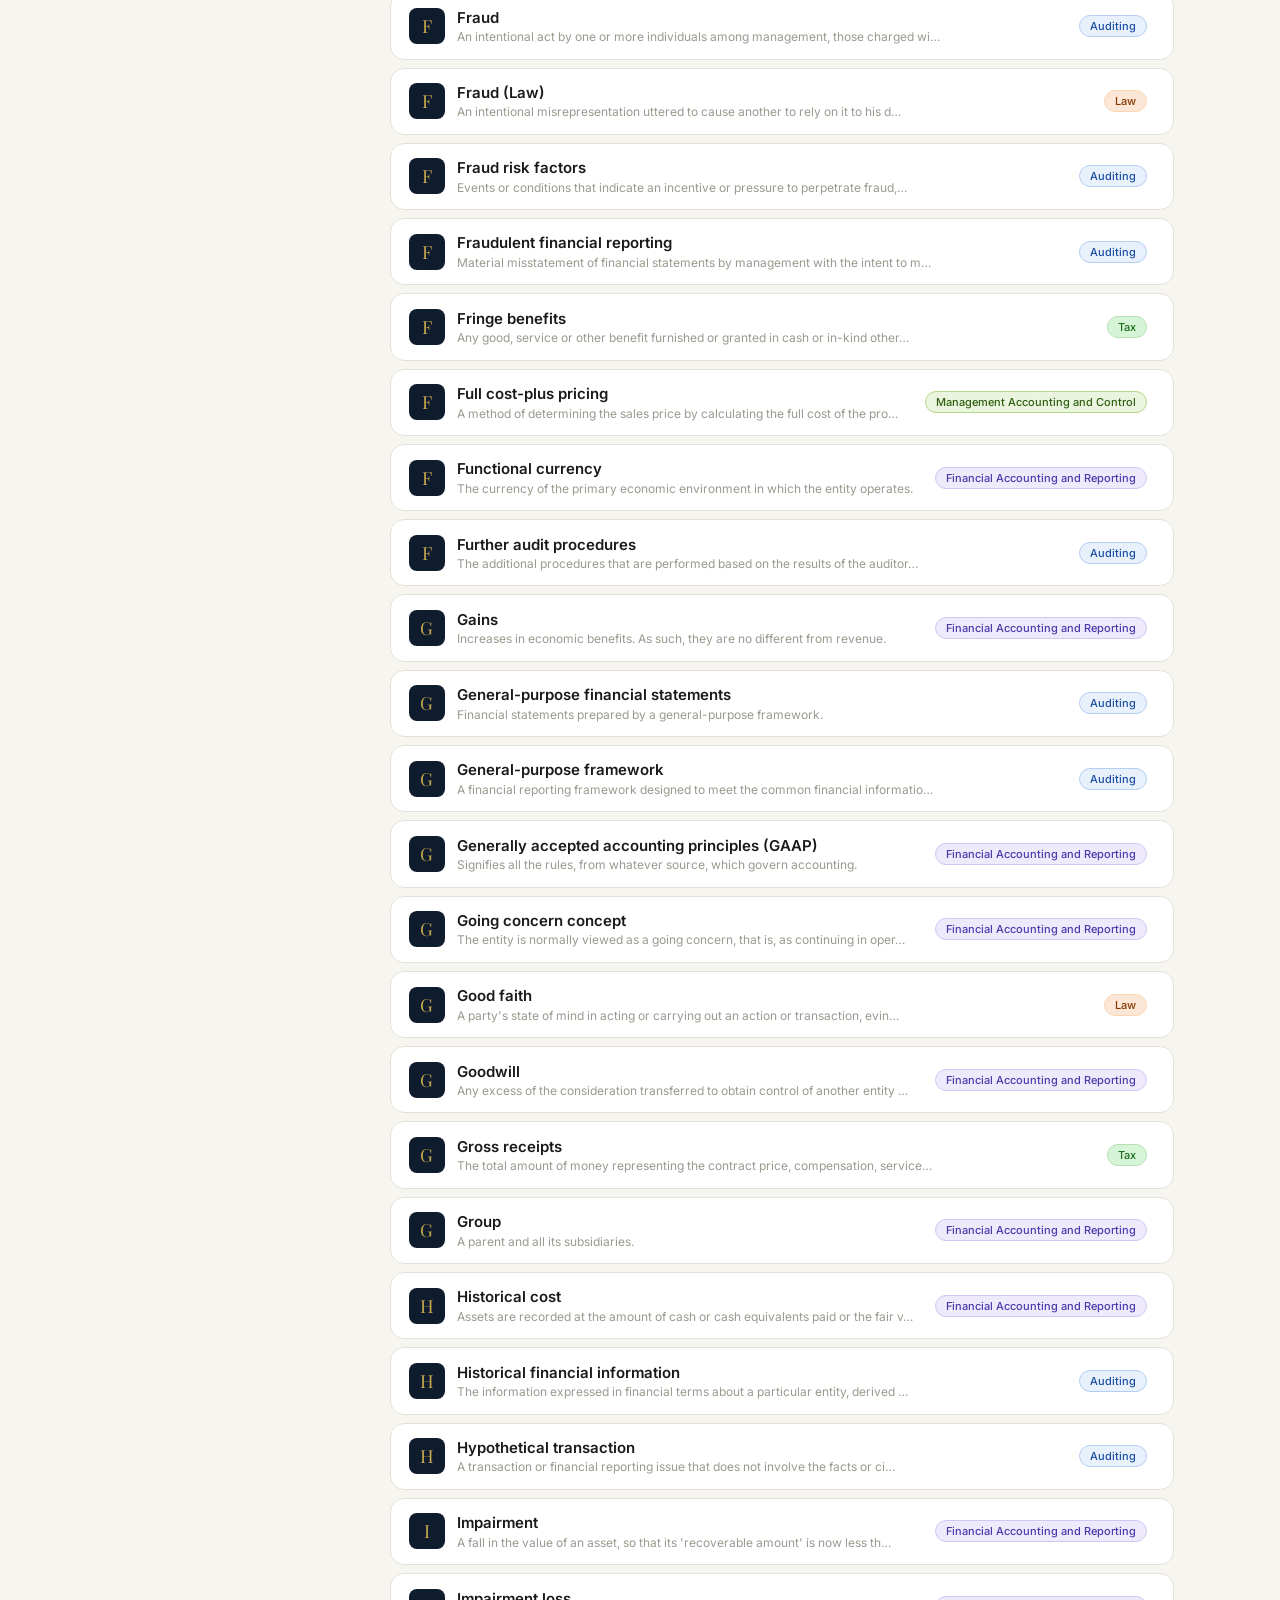
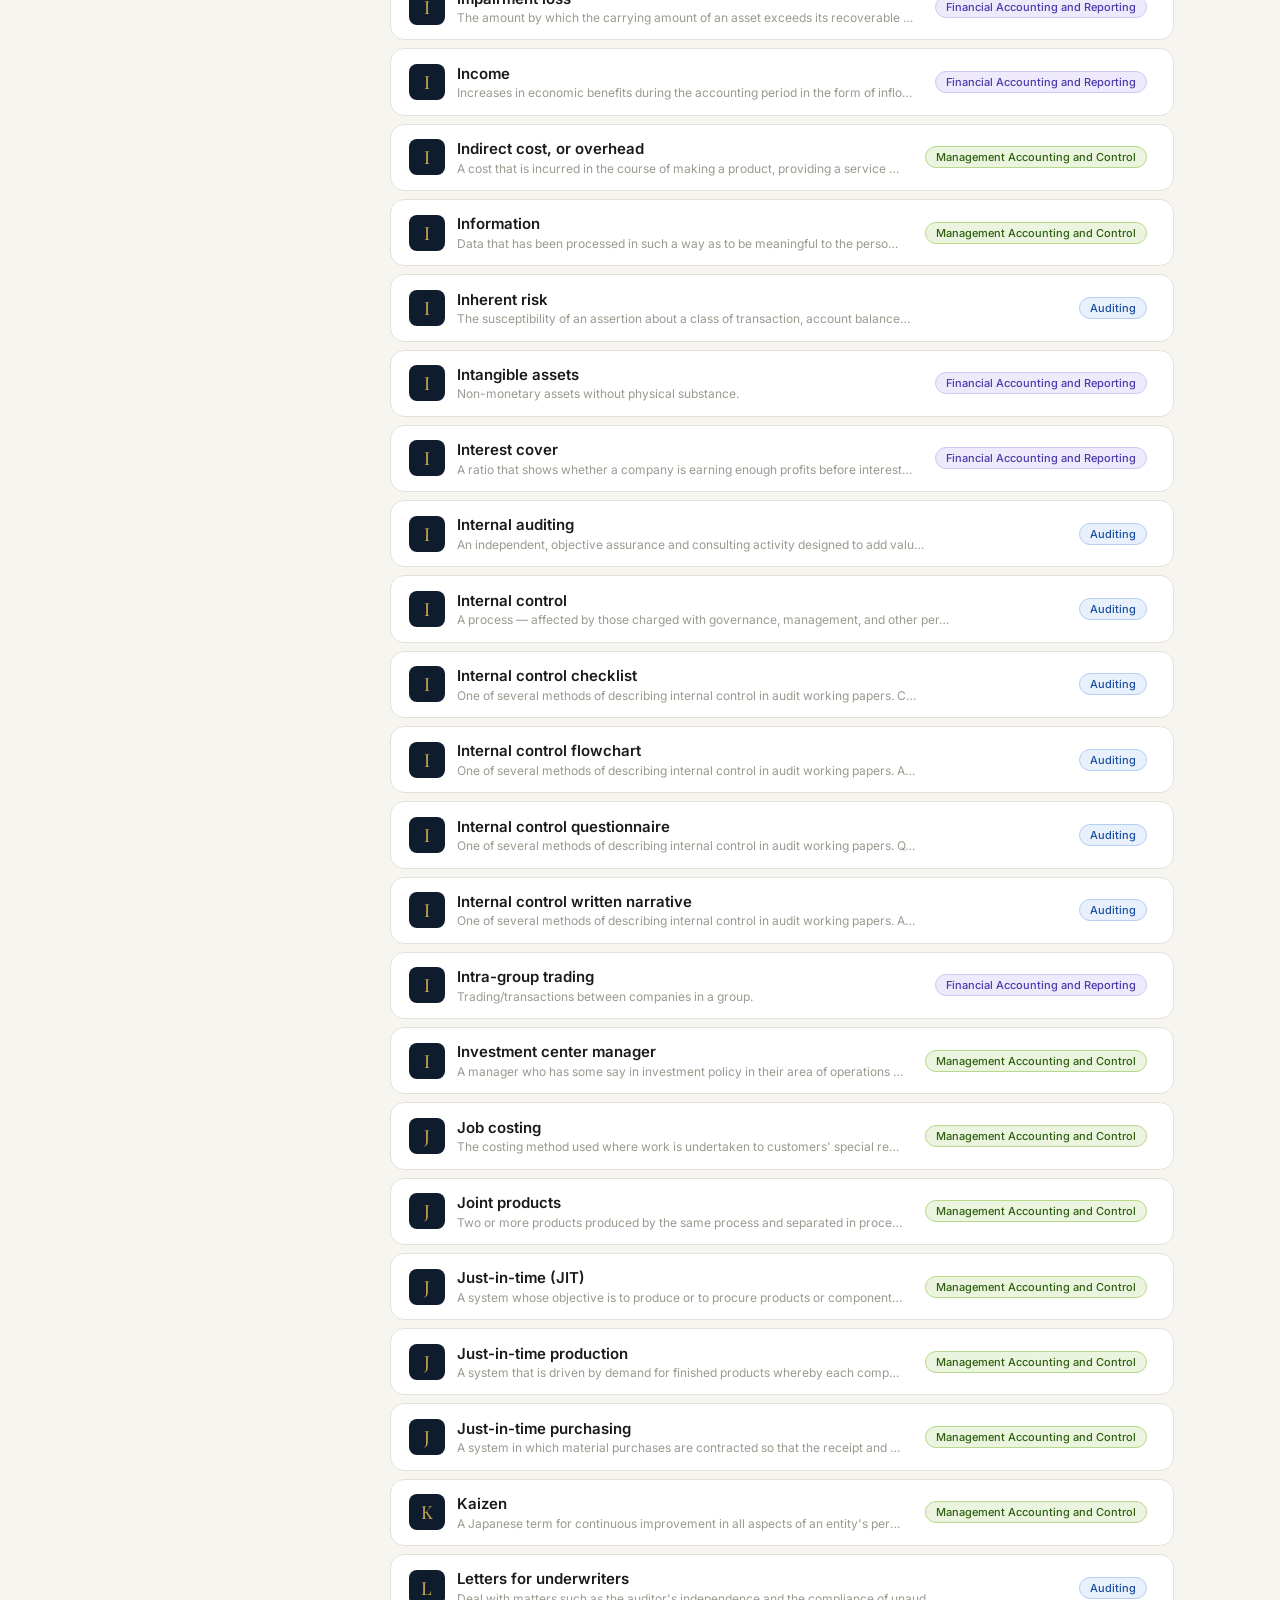
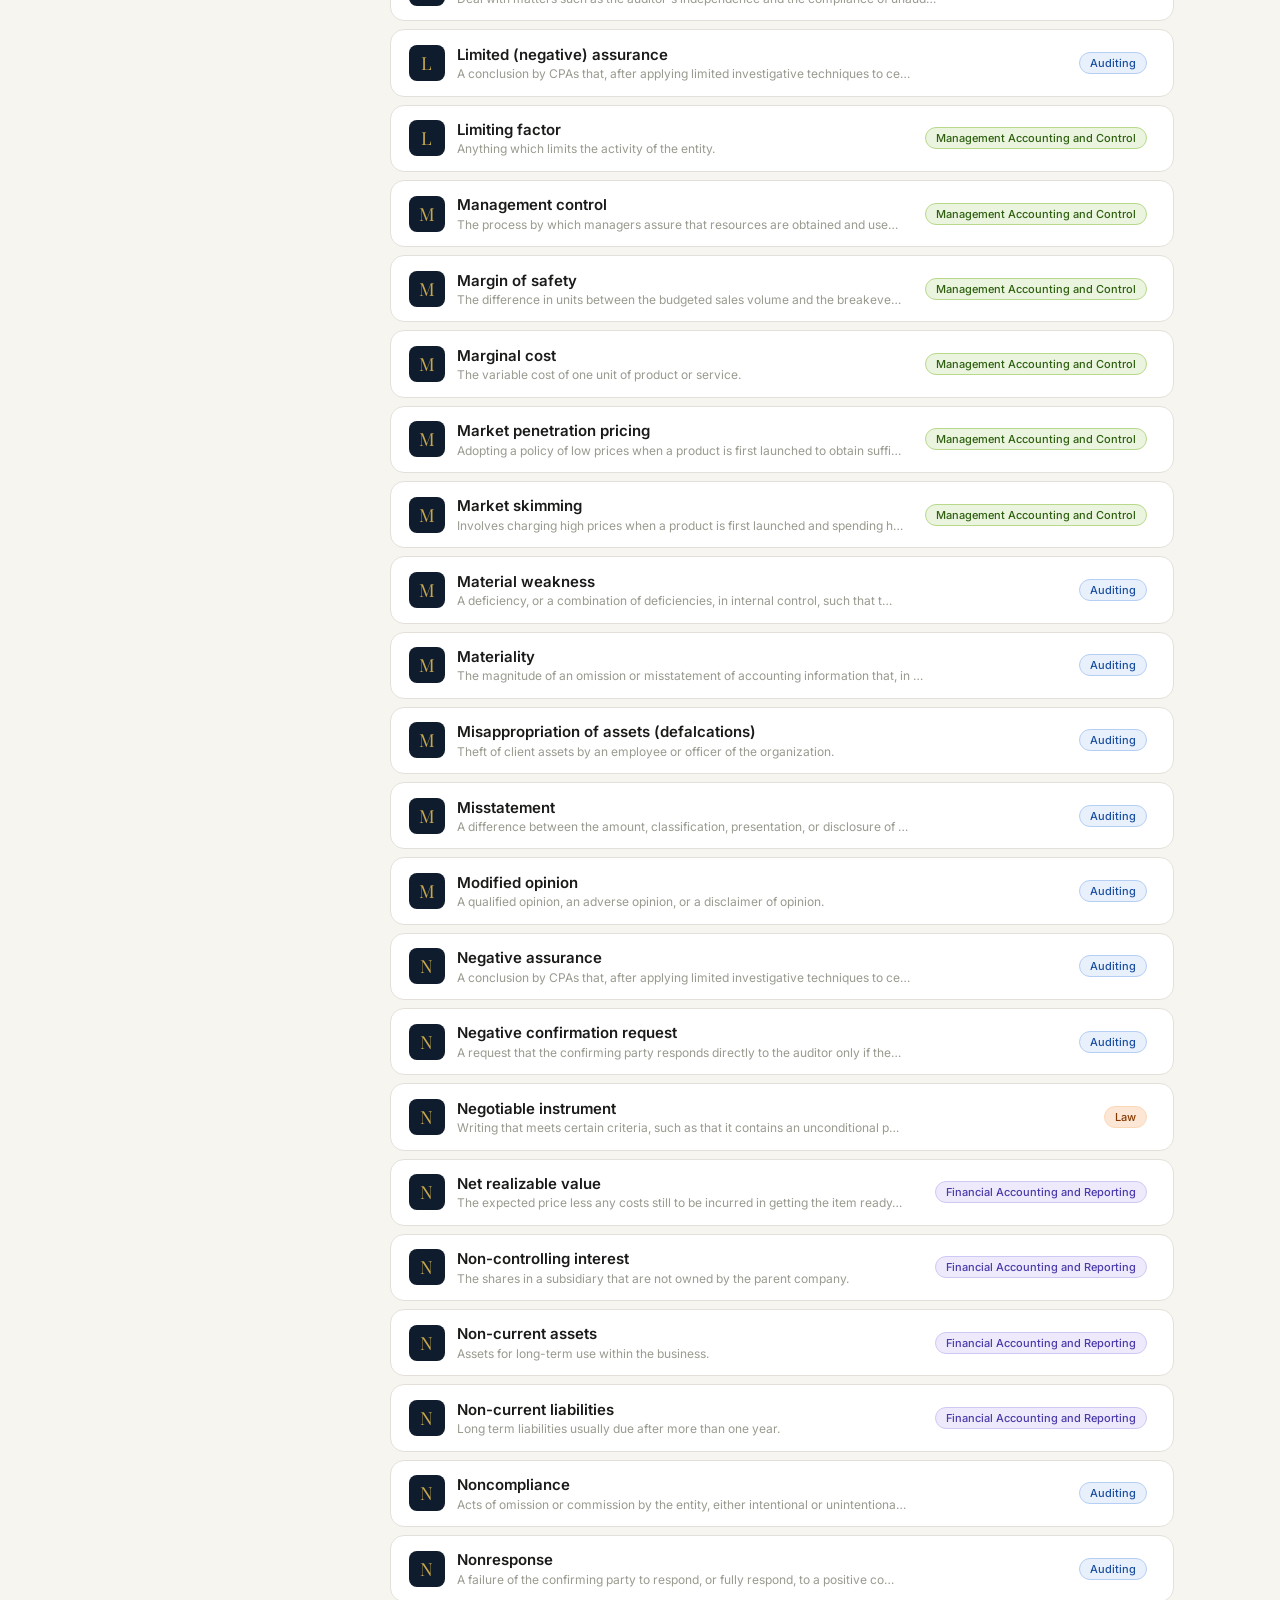
==== commit c2355dc6: "changes" ====
--- a/index.html
+++ b/index.html
@@ -25,6 +25,12 @@
 </head>
 <body>
   <button id="install-btn" class="install-btn" hidden>Install App</button>
+  <div id="install-hint" class="install-hint" hidden>
+    <p id="install-hint-text">To install this app on desktop: open your browser menu and choose "Install CPALexicon" (Chrome/Edge) or use the "Install app" option near the address bar.</p>
+    <div style="display:flex;gap:8px;justify-content:flex-end;margin-top:.5rem">
+      <button onclick="closeInstallHint()" class="btn-add">Close</button>
+    </div>
+  </div>
 
   <div class="banner">
     <img src="./TSU_JPIA_ACADS.png" alt="CPALexicon Banner" />
@@ -84,20 +90,41 @@
     });
 
     if (installButton) {
+      // Show install button on desktop so users can trigger install or get instructions
+      if (window.innerWidth > 700) installButton.hidden = false;
+
       installButton.addEventListener('click', async function () {
-        if (!deferredPrompt) {
-          return;
+        if (deferredPrompt) {
+          installButton.disabled = true;
+          deferredPrompt.prompt();
+          const choice = await deferredPrompt.userChoice;
+          if (choice.outcome === 'accepted') {
+            console.log('PWA installed');
+          }
+          deferredPrompt = null;
+          installButton.hidden = true;
+        } else {
+          // Fallback: show manual install instructions for desktop browsers
+          var hint = document.getElementById('install-hint');
+          var hintText = document.getElementById('install-hint-text');
+          if (hint && hintText) {
+            // Detect some common browsers for slightly tailored text
+            var ua = navigator.userAgent.toLowerCase();
+            if (ua.indexOf('chrome') >= 0 || ua.indexOf('edg') >= 0) {
+              hintText.textContent = 'Open your browser menu (⋯) and choose "Install CPALexicon" or "Install app".';
+            } else if (ua.indexOf('firefox') >= 0) {
+              hintText.textContent = 'Firefox does not support automatic install prompts on desktop; use "Install" from the browser menu or pin the site to your OS.';
+            } else {
+              hintText.textContent = 'Use your browser menu and choose "Install" or "Add to desktop" to install this app.';
+            }
+            hint.hidden = false;
+          }
         }
+      });
+    }
 
-        installButton.disabled = true;
-        deferredPrompt.prompt();
-        const choice = await deferredPrompt.userChoice;
-        if (choice.outcome === 'accepted') {
-          console.log('PWA installed');
-        }
-        deferredPrompt = null;
-        installButton.hidden = true;
-      });
+    function closeInstallHint(){
+      var hint = document.getElementById('install-hint'); if(hint) hint.hidden = true;
     }
 
     if ('serviceWorker' in navigator) {
--- a/style.css
+++ b/style.css
@@ -13,11 +13,24 @@
 
     /* BANNER */
 .banner{
-    width:100%;
-    height:clamp(160px,25vw,260px);
-    overflow:hidden;
-    line-height:0;
+  width:100%;
+  height:clamp(160px,25vw,260px);
+  overflow:hidden;
+  line-height:0;
+  background:var(--navy);
+  margin-bottom:1.25rem;
 }
+
+.banner img{
+  width:100%;
+  height:100%;
+  display:block;
+  object-fit:cover;
+  object-position:top center;
+}
+
+.banner{position:relative;z-index:0;margin-bottom:1rem}
+
 
 .install-btn{
     position:fixed;
@@ -39,14 +52,16 @@
 .install-btn:hover{background:#162438}
 .install-btn:active{transform:translateY(1px)}
 .install-btn[hidden]{display:none}
-    object-position:center;
-}
 
     /* PAGE */
-    .page{max-width:1100px;margin:0 auto;padding:1.5rem 1rem 3rem;display:grid;grid-template-columns:260px 1fr;gap:1.5rem;align-items:start}
+    .page{max-width:1100px;margin:0 auto;padding:1.5rem 1rem 3rem;display:grid;grid-template-columns:minmax(220px,260px) minmax(0,1fr);gap:1.5rem;align-items:start;margin-top:.5rem}
+    .content{min-width:0;align-self:start}
+    .content-toolbar{display:flex;align-items:center;justify-content:space-between;gap:10px;margin-bottom:1rem;flex-wrap:wrap}
+    .stats-text{font-size:13px;color:var(--ink-muted)}
+    .sort-select{font-size:12px;font-family:var(--font-b);padding:5px 10px;border:1px solid var(--border-mid);border-radius:var(--r);background:var(--white);color:var(--ink-mid);cursor:pointer;outline:none}
 
     /* SIDEBAR */
-    .sidebar{position:sticky;top:1rem}
+    .sidebar{position:sticky;top:1rem;align-self:start;z-index:1}
     .sidebar-card{background:var(--navy);border-radius:var(--rl);padding:1.25rem;color:#fff}
     .org-tag{font-size:10px;letter-spacing:.13em;text-transform:uppercase;color:var(--gold);font-weight:600;margin-bottom:3px}
     .sidebar-title{font-family:var(--font-d);font-size:17px;color:#fff;margin-bottom:1rem;line-height:1.3}
@@ -90,22 +105,16 @@
     .toast{display:none;margin-top:8px;padding:7px 10px;border-radius:var(--r);background:rgba(114,192,64,.14);border:1px solid rgba(114,192,64,.28);color:#a0e060;font-size:12px;text-align:center}
     .toast.show{display:block}
 
-    /* CONTENT */
-    .content{min-width:0}
-    .content-toolbar{display:flex;align-items:center;justify-content:space-between;gap:10px;margin-bottom:1rem;flex-wrap:wrap}
-    .stats-text{font-size:13px;color:var(--ink-muted)}
-    .sort-select{font-size:12px;font-family:var(--font-b);padding:5px 10px;border:1px solid var(--border-mid);border-radius:var(--r);background:var(--white);color:var(--ink-mid);cursor:pointer;outline:none}
-
     .terms-list{display:flex;flex-direction:column;gap:8px}
     .term-card{background:var(--white);border:1px solid var(--border);border-radius:var(--rl);overflow:hidden;transition:border-color var(--tr),box-shadow var(--tr)}
     .term-card:hover{border-color:var(--border-mid);box-shadow:0 2px 12px rgba(15,28,46,.06)}
     .term-card.expanded{border-color:#b5cef4;box-shadow:0 2px 16px rgba(26,79,160,.08)}
     .term-header{display:flex;align-items:center;gap:12px;padding:.9rem 1.1rem;cursor:pointer;user-select:none}
     .term-initial{width:36px;height:36px;border-radius:8px;background:var(--navy);color:var(--gold);font-family:var(--font-d);font-size:18px;display:flex;align-items:center;justify-content:center;flex-shrink:0;line-height:1}
-    .term-info{flex:1;min-width:0}
-    .term-name{font-size:15px;font-weight:600;color:var(--ink);line-height:1.3}
+    .term-info{flex:1;min-width:0;display:flex;flex-direction:column;justify-content:center}
+    .term-name{font-size:15px;font-weight:600;color:var(--ink);line-height:1.3;display:block}
     .term-snippet{font-size:12px;color:var(--ink-muted);margin-top:2px;white-space:nowrap;overflow:hidden;text-overflow:ellipsis}
-    .term-right{display:flex;align-items:center;gap:8px;flex-shrink:0}
+    .term-right{display:flex;align-items:center;gap:8px;flex-shrink:0;align-self:center}
     .badge{font-size:11px;font-weight:500;padding:3px 10px;border-radius:20px;border:1px solid transparent}
     .badge-auditing{background:var(--finance-bg);color:var(--finance-text);border-color:var(--finance-bdr)}
     .badge-financial-accounting-and-reporting{background:var(--legal-bg);color:var(--legal-text);border-color:var(--legal-bdr)}
@@ -128,6 +137,10 @@
 
     footer{text-align:center;padding:1.25rem;font-size:12px;color:var(--ink-muted);border-top:1px solid var(--border)}
 
+    /* Install hint modal for desktop fallback */
+    .install-hint{position:fixed;right:1rem;top:4.5rem;z-index:1200;background:var(--white);color:var(--ink);border:1px solid var(--border);padding:12px;border-radius:10px;box-shadow:0 10px 30px rgba(15,28,46,.12);max-width:320px}
+    .install-hint p{margin:0;font-size:13px}
+
     /* MOBILE */
     .mob-bar{display:none;position:sticky;top:0;z-index:100;background:var(--navy);padding:10px 1rem;align-items:center;gap:10px}
     .mob-sw{position:relative;flex:1}
@@ -146,16 +159,40 @@
       .sidebar{display:none}
       .mob-bar{display:flex}
       .page{grid-template-columns:1fr;padding:.75rem .75rem 3rem}
-      .banner{height:clamp(120px,30vw,180px)}
+      .banner{height:clamp(100px,25vw,150px);background:var(--navy)}
+      /* Avoid 1px/line gap under banner image on some mobile browsers */
+      .banner img{display:block;width:100%;height:102%;object-fit:cover;object-position:top center;transform:translateZ(0);margin-bottom:-2px}
       .install-btn{top:auto;bottom:.85rem;right:.85rem;padding:.72rem .95rem}
-      .term-header{align-items:flex-start;flex-wrap:wrap;gap:10px}
-      .term-info{flex:1 1 100%;min-width:0}
-      .term-right{width:100%;justify-content:flex-end;margin-left:48px;padding-top:4px}
-      .term-name{overflow-wrap:anywhere;word-break:break-word}
-      .term-body{padding-left:1rem}
+      .term-header{display:flex;align-items:flex-start;flex-wrap:wrap;gap:8px;padding:.8rem .9rem}
+      .term-initial{width:32px;height:32px;font-size:16px}
+      .term-info{flex:1 1 auto;min-width:0}
+      .term-right{width:100%;display:flex;justify-content:flex-end;margin-left:40px;padding-top:2px;gap:6px}
+      .term-name{overflow-wrap:anywhere;word-break:break-word;font-size:14px}
+      .term-body{padding-left:.9rem;padding-right:.9rem}
       .term-snippet{display:none}
+
+      /* Make sidebar content breathe in drawer / narrow screens */
+      .drawer .sidebar-card{padding:1rem}
+      .drawer .search-wrap{margin-bottom:0.75rem}
+      .drawer .filter-btns{padding:0 0.5rem}
+      .drawer .filter-btn{padding-left:12px;padding-right:12px}
+      .drawer .fcount{margin-right:8px}
     }
     @media(min-width:701px){
       .mob-bar{display:none}
       .drawer,.drawer-overlay{display:none!important}
+      /* Ensure banner image covers the area and aligns to top center on wider screens */
+      .banner{height:clamp(180px,22vw,300px)}
+      .banner img{object-fit:cover;object-position:top center;height:100%;width:100%;display:block}
     }
+
+    /* Larger desktop screens: increase banner height and ensure top aligns */
+    @media(min-width:1200px){
+      /* On very wide screens keep banner taller so image isn't excessively cropped */
+      .banner{height:min(38vh,420px);background:var(--navy)}
+      .banner img{object-fit:cover;object-position:top center;height:100%;width:100%;display:block}
+    }
+
+    /* Ensure term cards sit above banner and have breathing room */
+    .term-card{position:relative;z-index:2}
+    .term-right{padding-left:10px}
